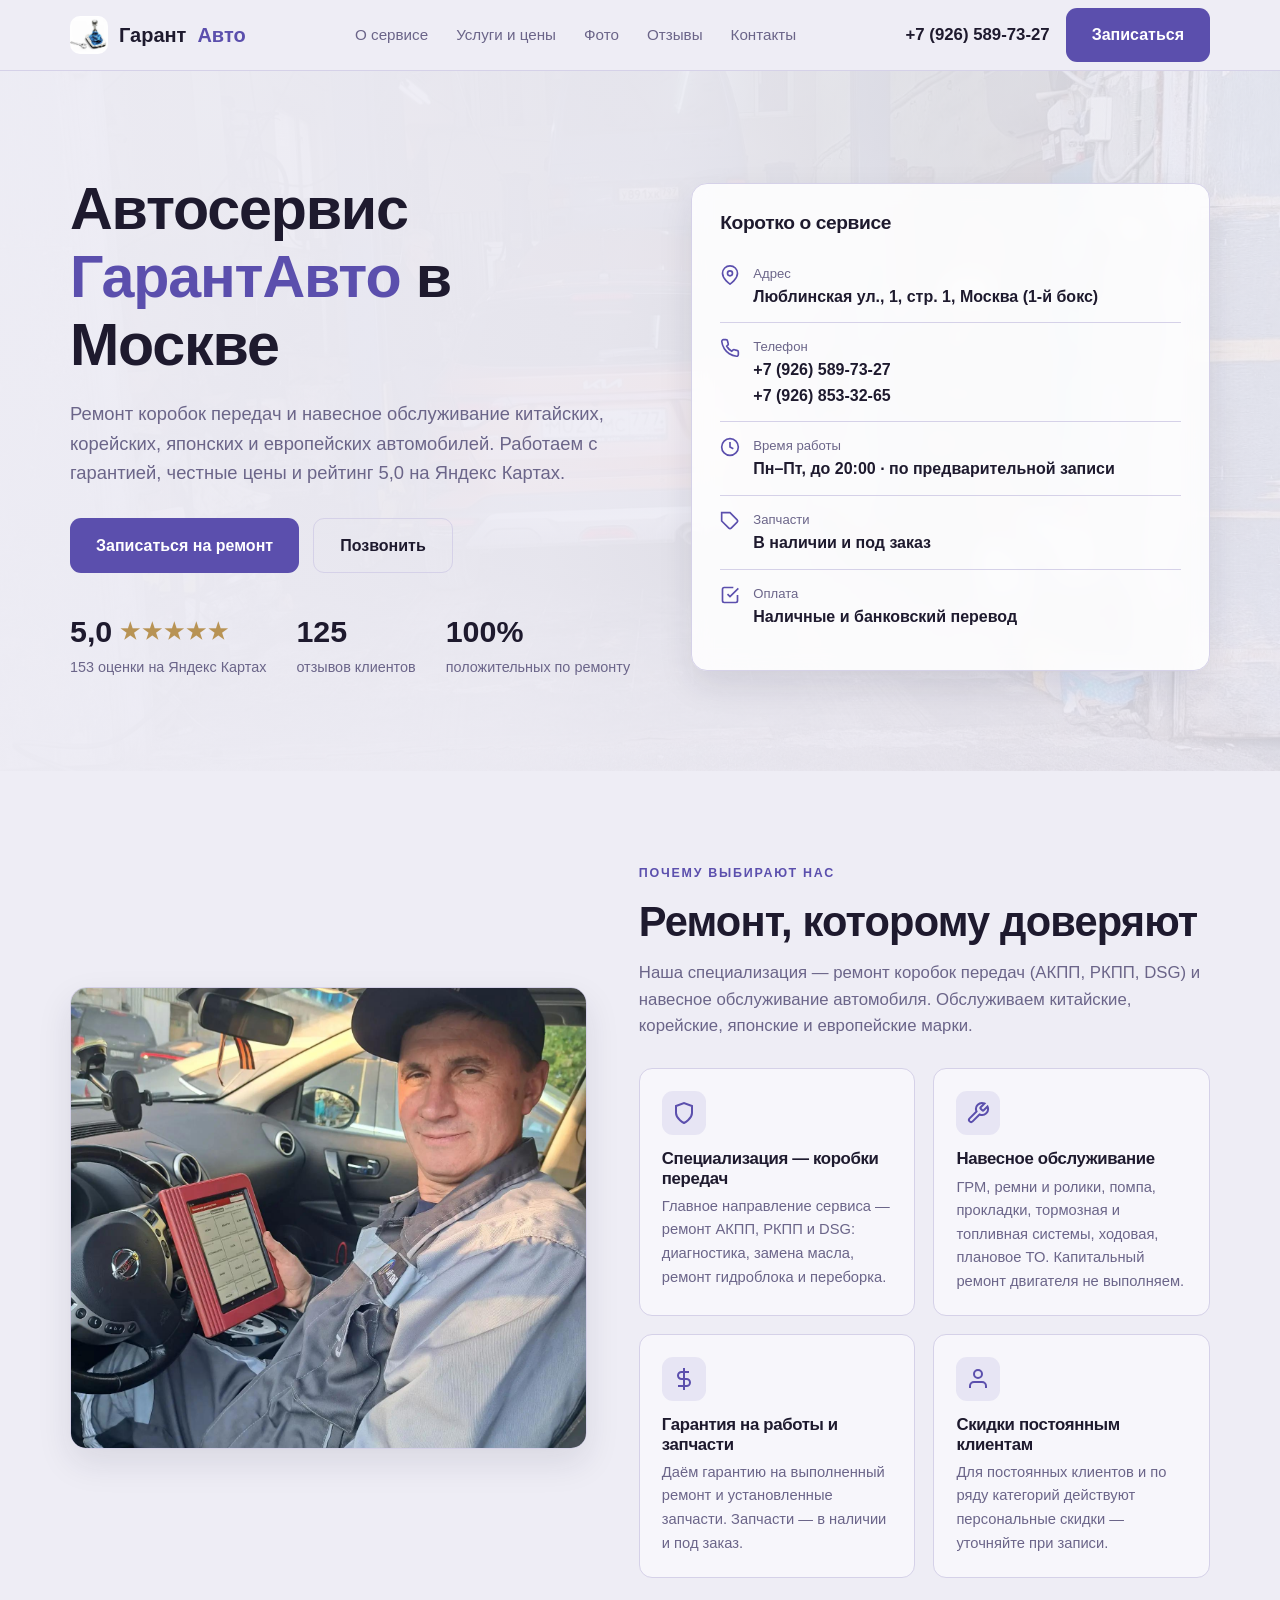
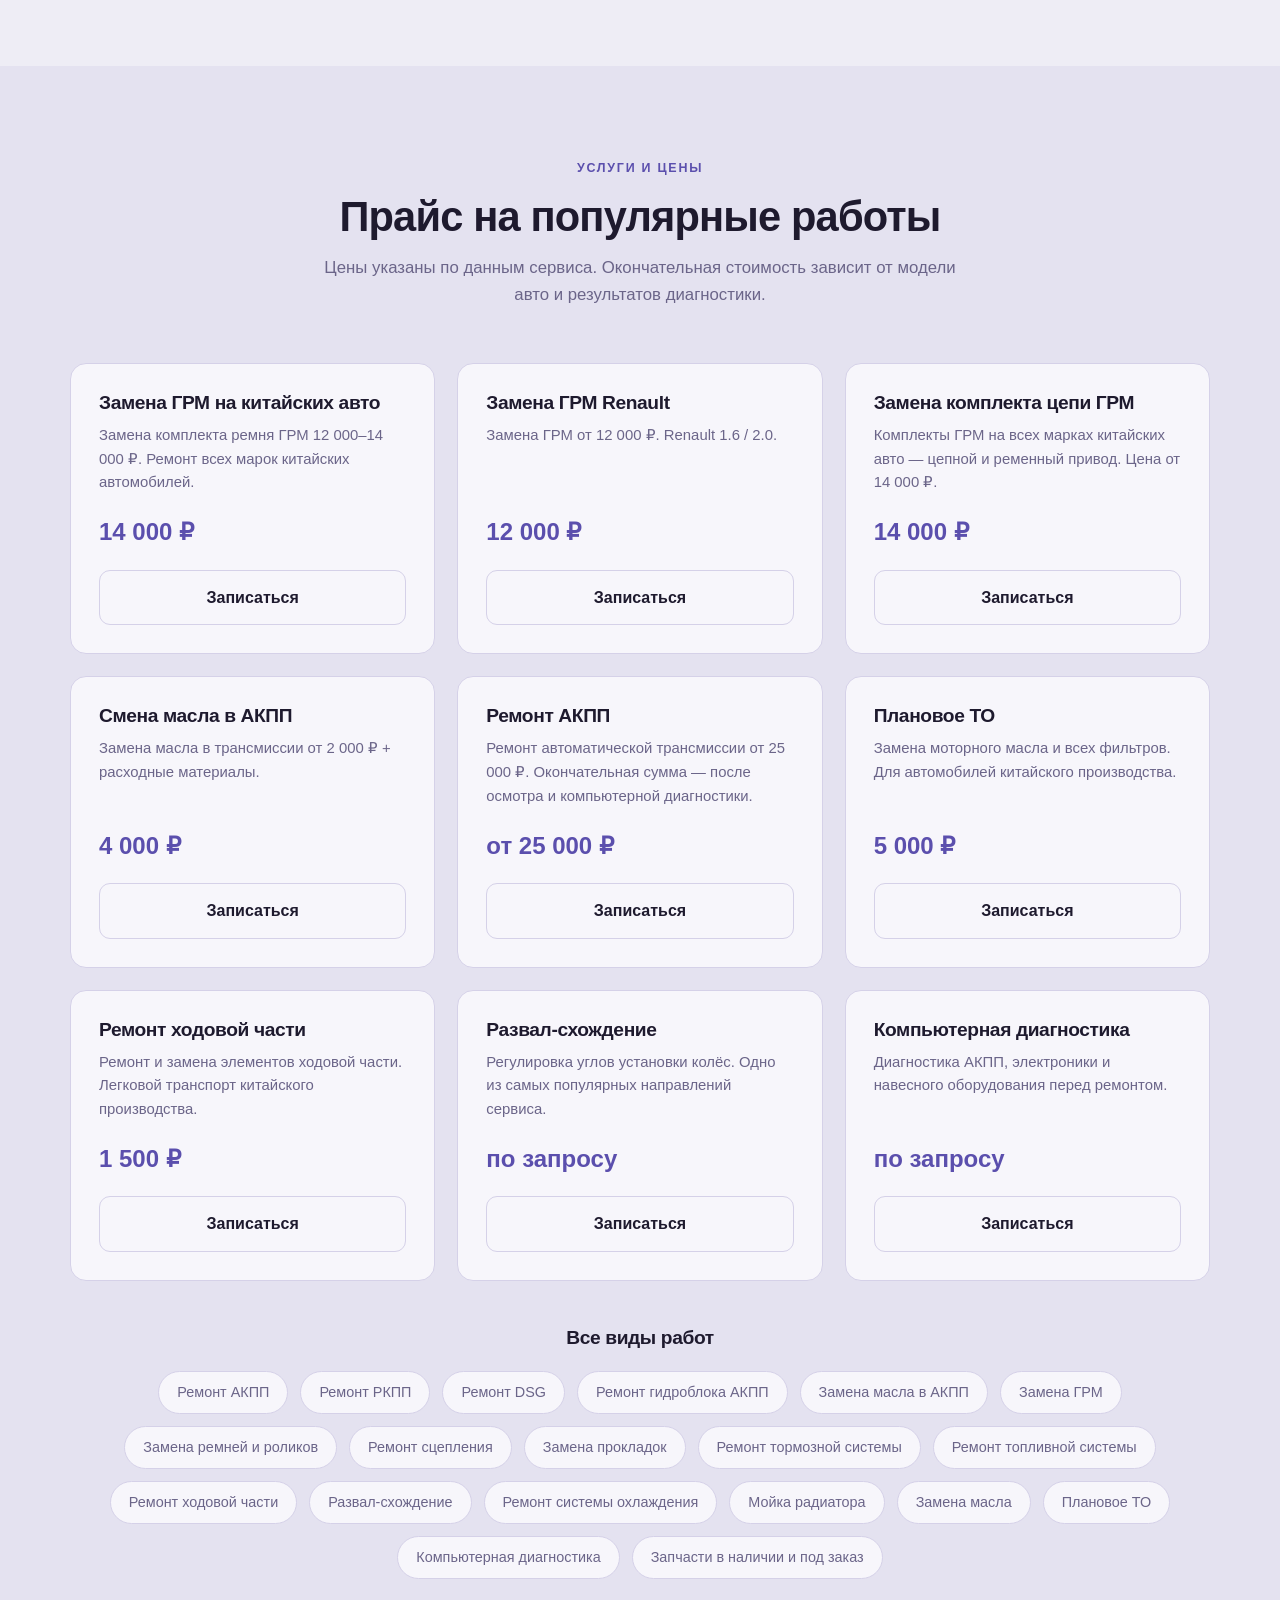
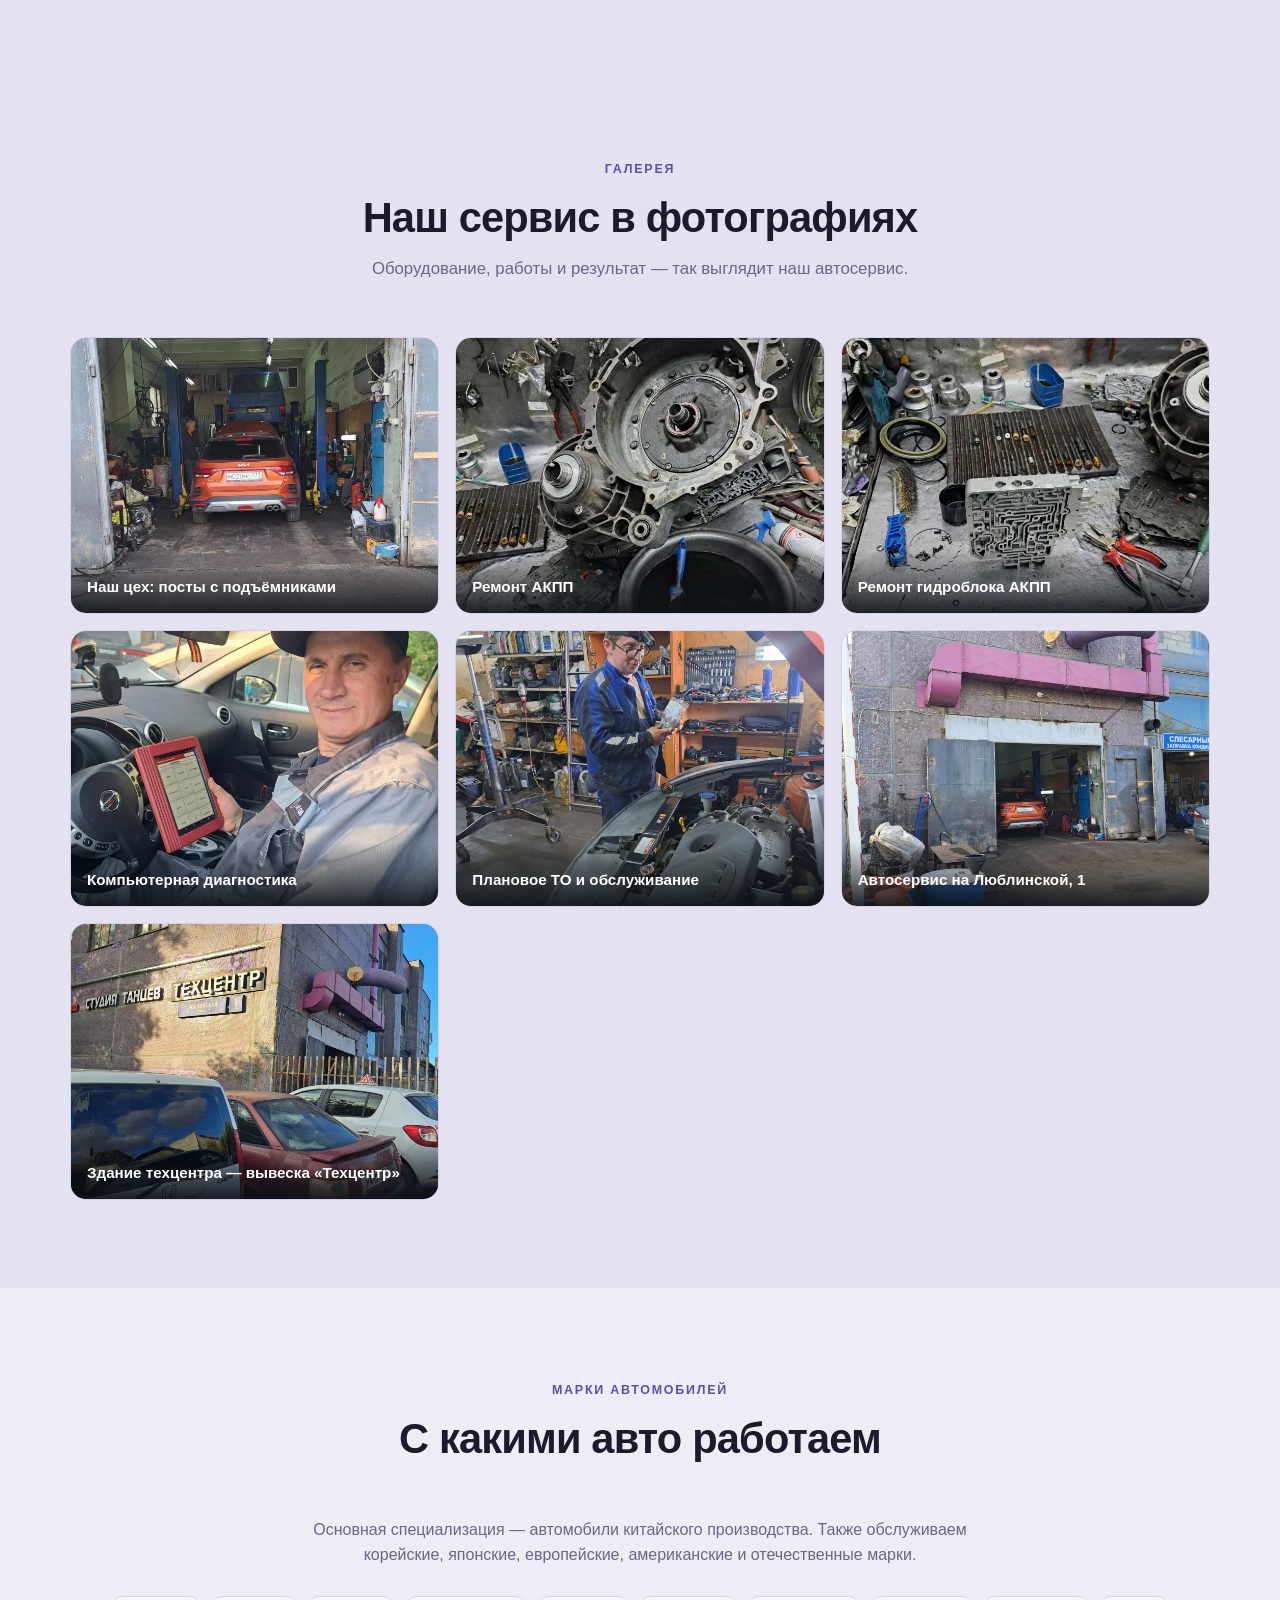
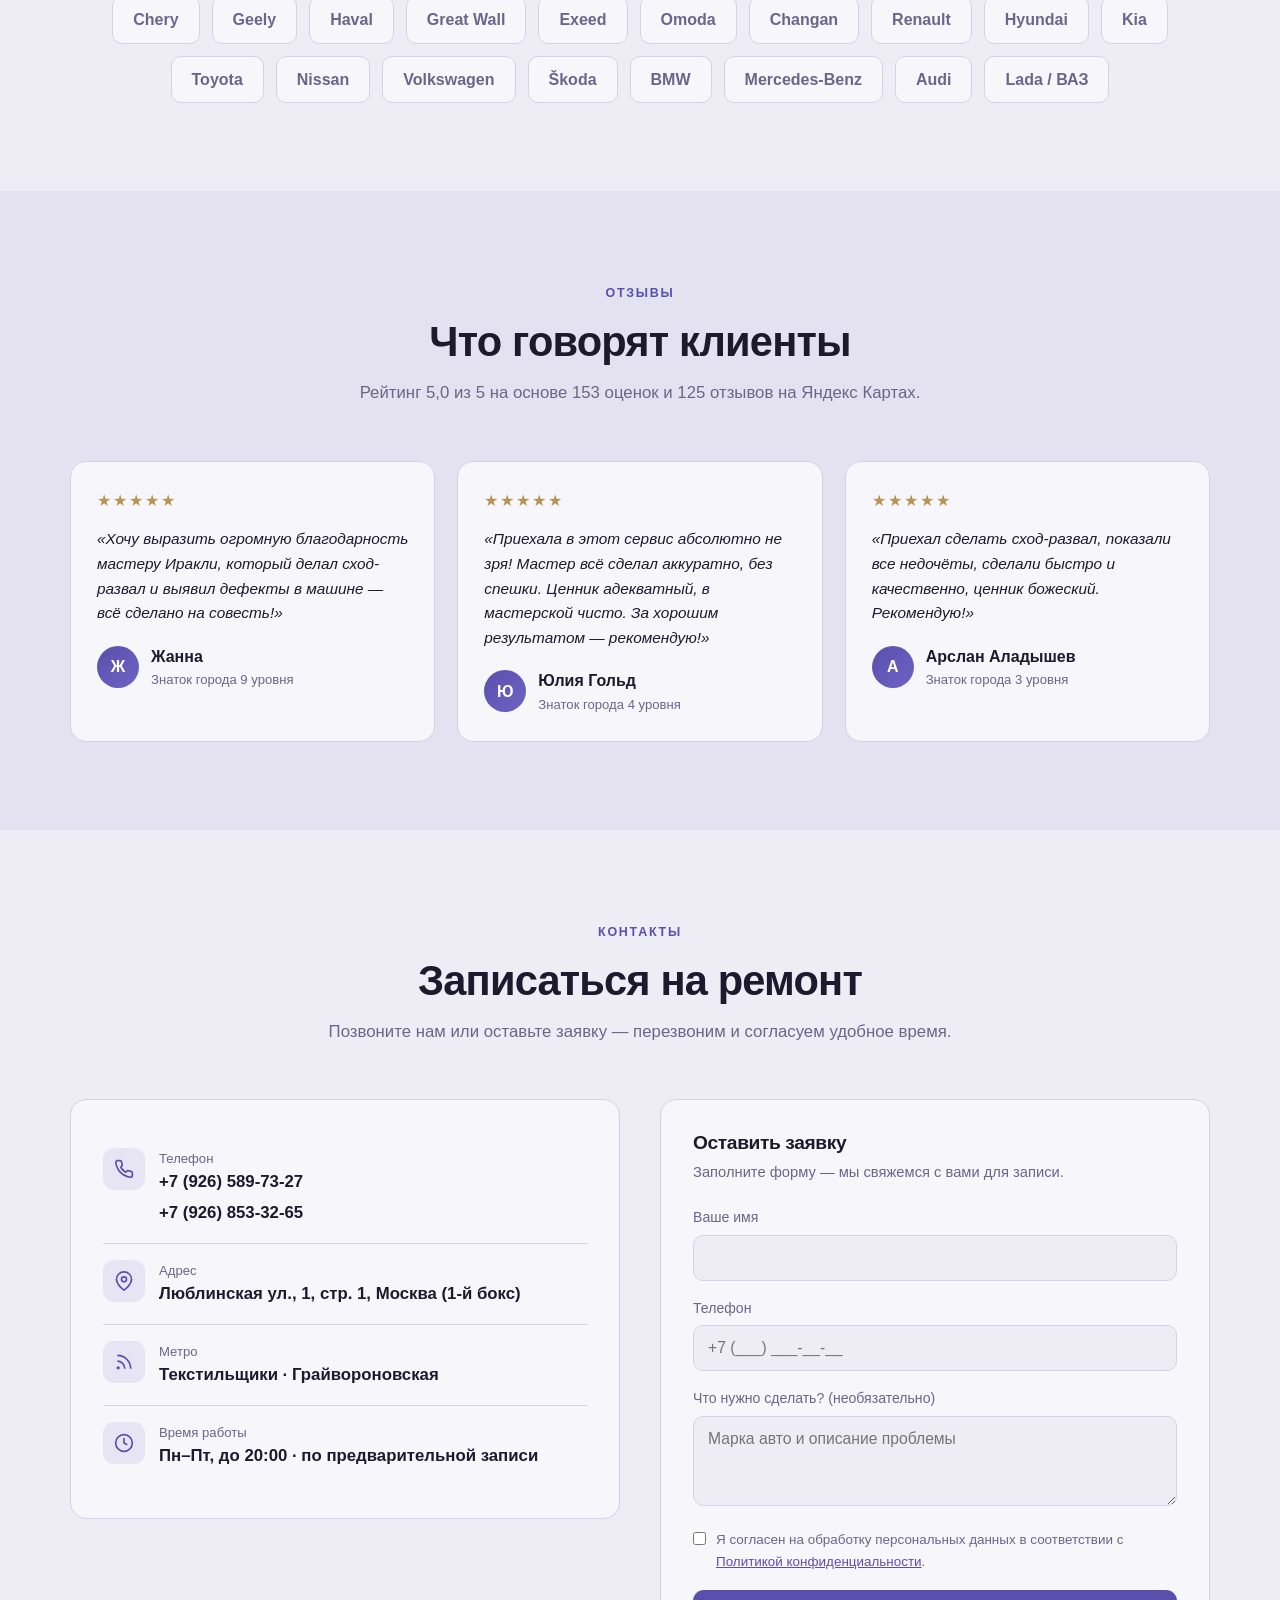
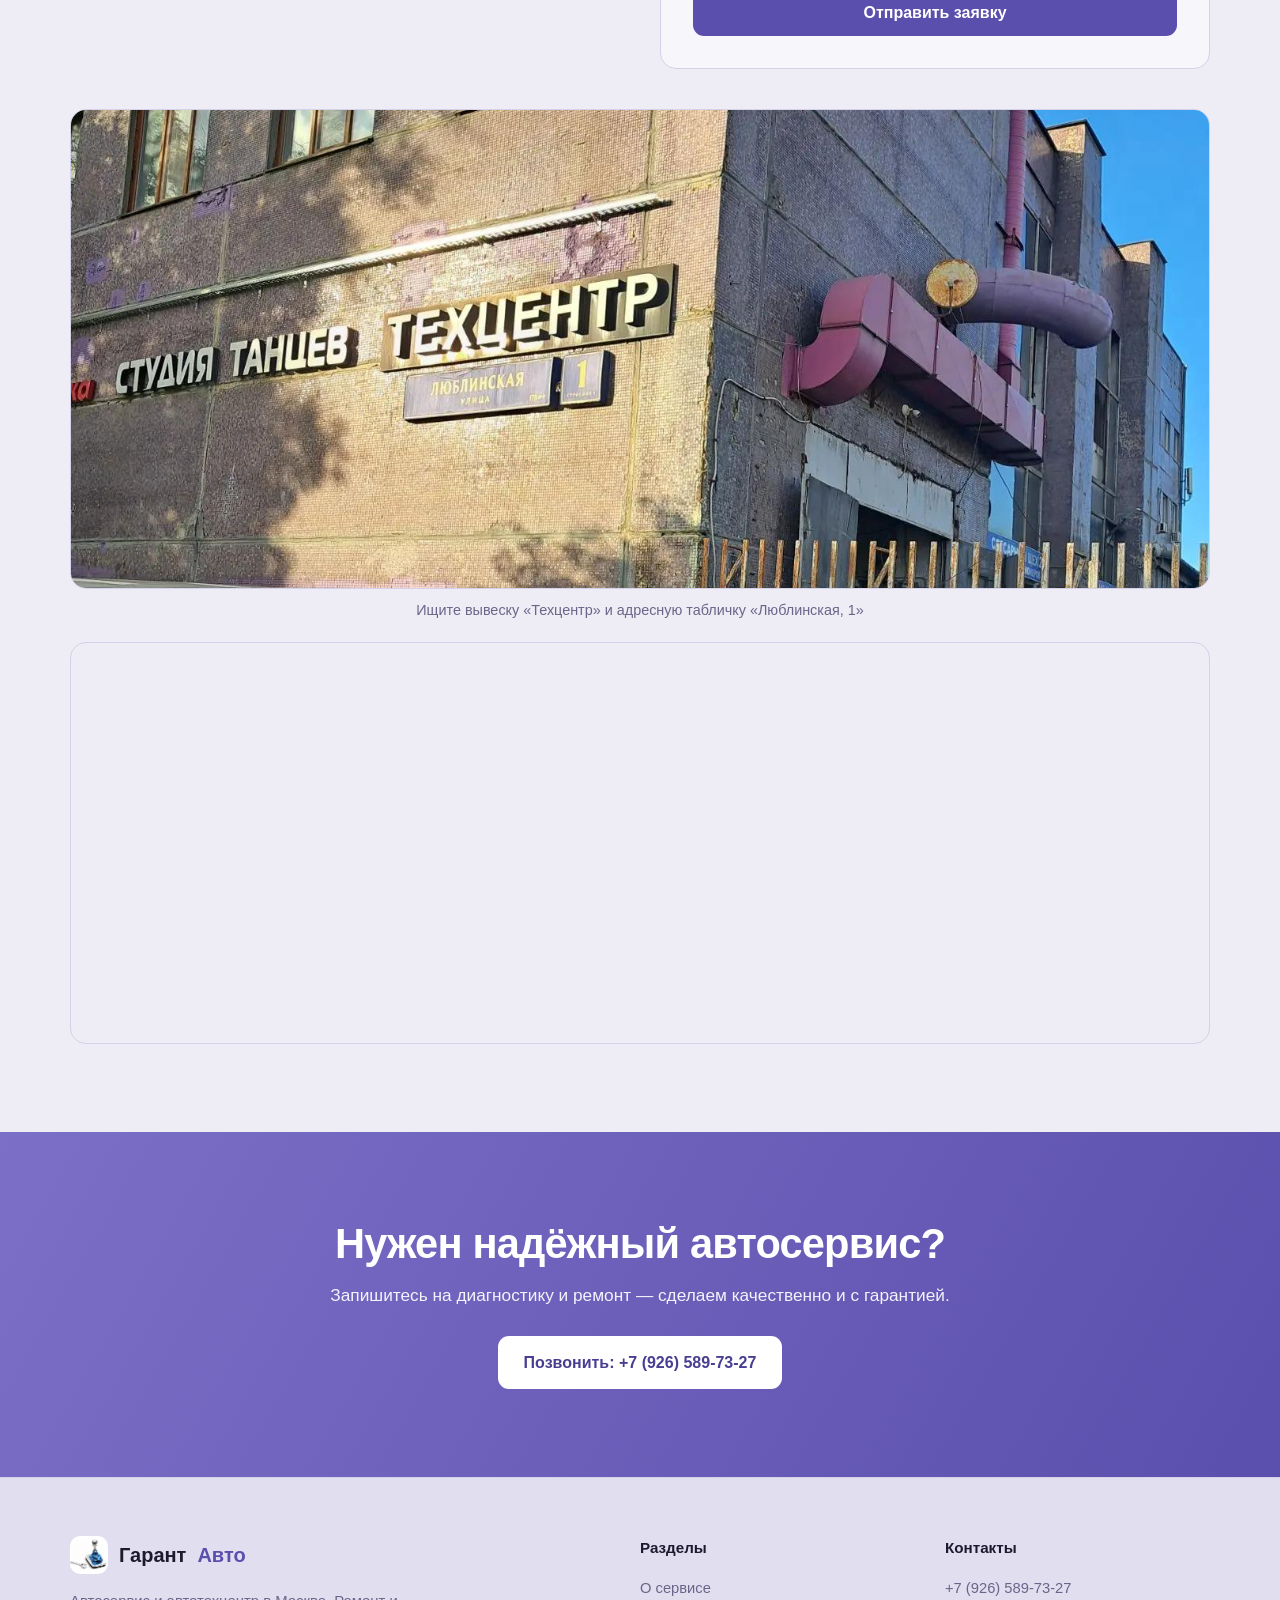
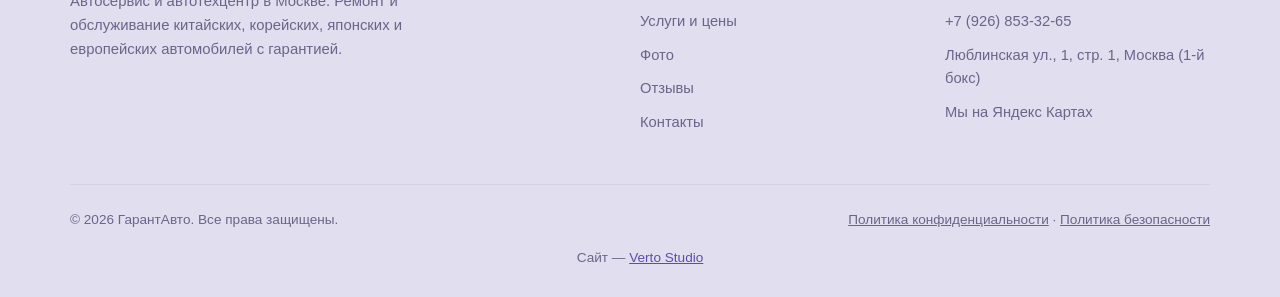
==== index.html @ 969d85f8 "Initial release: ГарантАвто auto service website Static site for ГарантАвто (Moscow, Люблинская 1). " ====
<!DOCTYPE html>
<html lang="ru">
<head>
  <meta charset="UTF-8" />
  <meta name="viewport" content="width=device-width, initial-scale=1.0" />
  <meta http-equiv="Content-Security-Policy" content="default-src 'self'; img-src 'self' data:; style-src 'self' https://fonts.googleapis.com 'unsafe-inline'; font-src 'self' https://fonts.gstatic.com; script-src 'self'; connect-src 'self'; frame-src https://yandex.ru https://*.yandex.ru; form-action 'self'; base-uri 'self'; object-src 'none'" />
  <meta name="referrer" content="strict-origin-when-cross-origin" />
  <meta name="description" content="ГарантАвто — автосервис и автотехцентр в Москве на Люблинской, 1. Ремонт китайских, корейских, японских и европейских авто. Замена ГРМ, ремонт АКПП, ходовой, ТО, развал-схождение. Рейтинг 5,0 на Яндекс Картах." />
  <meta name="theme-color" content="#eeedf5" />
  <meta property="og:title" content="ГарантАвто — автосервис в Москве" />
  <meta property="og:description" content="Ремонт автомобилей с гарантией. Рейтинг 5,0 на Яндекс Картах. Люблинская ул., 1, Москва." />
  <meta property="og:type" content="website" />
  <title>ГарантАвто — автосервис и автотехцентр в Москве | Люблинская, 1</title>
  <link rel="icon" type="image/jpeg" href="assets/logo.jpg" />
  <link rel="preconnect" href="https://fonts.googleapis.com" />
  <link rel="preconnect" href="https://fonts.gstatic.com" crossorigin />
  <link href="https://fonts.googleapis.com/css2?family=Inter:wght@400;500;600;700;800&display=swap" rel="stylesheet" />
  <link rel="stylesheet" href="css/style.css" />
</head>
<body>
  <!-- Header -->
  <header class="header">
    <div class="container nav">
      <a href="#top" class="logo"><img class="logo-mark logo-img" src="assets/logo.jpg" alt="ГарантАвто" width="38" height="38" />Гарант<span>Авто</span></a>
      <nav class="nav-links" id="navLinks">
        <a href="#about">О сервисе</a>
        <a href="#services">Услуги и цены</a>
        <a href="#gallery">Фото</a>
        <a href="#reviews">Отзывы</a>
        <a href="#contacts">Контакты</a>
      </nav>
      <div class="nav-actions">
        <a href="tel:+79265897327" class="phone" data-bind="phoneLink">+7 (926) 589-73-27</a>
        <a href="#contacts" class="btn btn-primary">Записаться</a>
        <button class="burger" id="burger" aria-label="Открыть меню">
          <svg width="24" height="24" viewBox="0 0 24 24" fill="none" stroke="currentColor" stroke-width="2"><line x1="3" y1="6" x2="21" y2="6"/><line x1="3" y1="12" x2="21" y2="12"/><line x1="3" y1="18" x2="21" y2="18"/></svg>
        </button>
      </div>
    </div>
  </header>

  <!-- Hero -->
  <section class="hero" id="top">
    <div class="hero-bg"><img id="heroImg" src="assets/box.jpg" alt="Автосервис ГарантАвто" /></div>
    <div class="hero-inner">
      <div class="container hero-grid">
        <div class="hero-text">
          <h1 id="heroTitle">Автосервис <span>ГарантАвто</span> в Москве</h1>
          <p class="lead" id="heroLead">Ремонт и обслуживание китайских, корейских, японских и европейских автомобилей. Работаем с гарантией, честные цены и рейтинг 5,0 на Яндекс Картах.</p>
          <div class="hero-cta">
            <a href="#contacts" class="btn btn-primary">Записаться на ремонт</a>
            <a href="tel:+79265897327" class="btn btn-ghost" data-bind="phoneLink">Позвонить</a>
          </div>
          <div class="hero-badges">
            <div class="hero-badge"><div class="num"><span id="stat1num">5,0</span> <span class="rating-stars">★★★★★</span></div><div class="lbl" id="stat1lbl">153 оценки на Яндекс Картах</div></div>
            <div class="hero-badge"><div class="num" id="stat2num">125</div><div class="lbl" id="stat2lbl">отзывов клиентов</div></div>
            <div class="hero-badge"><div class="num" id="stat3num">100%</div><div class="lbl" id="stat3lbl">положительных по ремонту</div></div>
          </div>
        </div>
        <div class="hero-card">
          <h3>Коротко о сервисе</h3>
          <div class="info-row">
            <span class="ico"><svg width="20" height="20" viewBox="0 0 24 24" fill="none" stroke="currentColor" stroke-width="2"><path d="M21 10c0 7-9 13-9 13s-9-6-9-13a9 9 0 0 1 18 0z"/><circle cx="12" cy="10" r="3"/></svg></span>
            <div><div class="k">Адрес</div><div class="v" data-bind="address">Люблинская ул., 1, стр. 1 (1-й бокс)</div></div>
          </div>
          <div class="info-row">
            <span class="ico"><svg width="20" height="20" viewBox="0 0 24 24" fill="none" stroke="currentColor" stroke-width="2"><path d="M22 16.92v3a2 2 0 0 1-2.18 2 19.79 19.79 0 0 1-8.63-3.07 19.5 19.5 0 0 1-6-6 19.79 19.79 0 0 1-3.07-8.67A2 2 0 0 1 4.11 2h3a2 2 0 0 1 2 1.72c.13.96.36 1.9.7 2.81a2 2 0 0 1-.45 2.11L8.09 9.91a16 16 0 0 0 6 6l1.27-1.27a2 2 0 0 1 2.11-.45c.9.34 1.85.57 2.81.7A2 2 0 0 1 22 16.92z"/></svg></span>
            <div><div class="k">Телефон</div><div class="v" data-bind="phone">+7 (926) 589-73-27</div><div class="v" data-bind="phone2">+7 (926) 853-32-65</div></div>
          </div>
          <div class="info-row">
            <span class="ico"><svg width="20" height="20" viewBox="0 0 24 24" fill="none" stroke="currentColor" stroke-width="2"><circle cx="12" cy="12" r="10"/><polyline points="12 6 12 12 16 14"/></svg></span>
            <div><div class="k">Время работы</div><div class="v" data-bind="hours">Пн–Пт, до 20:00 · по записи</div></div>
          </div>
          <div class="info-row">
            <span class="ico"><svg width="20" height="20" viewBox="0 0 24 24" fill="none" stroke="currentColor" stroke-width="2"><path d="M20.59 13.41l-7.17 7.17a2 2 0 0 1-2.83 0L2 12V2h10l8.59 8.59a2 2 0 0 1 0 2.82z"/><line x1="7" y1="7" x2="7.01" y2="7"/></svg></span>
            <div><div class="k">Запчасти</div><div class="v" data-bind="parts">В наличии и под заказ</div></div>
          </div>
          <div class="info-row">
            <span class="ico"><svg width="20" height="20" viewBox="0 0 24 24" fill="none" stroke="currentColor" stroke-width="2"><path d="M9 11l3 3L22 4"/><path d="M21 12v7a2 2 0 0 1-2 2H5a2 2 0 0 1-2-2V5a2 2 0 0 1 2-2h11"/></svg></span>
            <div><div class="k">Оплата</div><div class="v" data-bind="payment">Наличные и банковский перевод</div></div>
          </div>
        </div>
      </div>
    </div>
  </section>

  <!-- About -->
  <section class="section" id="about">
    <div class="container about-grid">
      <div class="about-img"><img id="aboutImg" src="assets/master.jpg" alt="Мастер ГарантАвто с диагностическим оборудованием" /></div>
      <div class="about-content">
        <span class="eyebrow">Почему выбирают нас</span>
        <h2 id="aboutTitle">Ремонт, которому доверяют</h2>
        <p class="about-sub" id="aboutSubtitle">Мы специализируемся на автомобилях китайского производства и обслуживаем большинство корейских, японских и европейских марок.</p>
        <div class="features-grid" id="featuresGrid"><!-- JS --></div>
      </div>
    </div>
  </section>

  <!-- Services / Prices -->
  <section class="section services" id="services">
    <div class="container">
      <div class="section-head">
        <span class="eyebrow">Услуги и цены</span>
        <h2>Прайс на популярные работы</h2>
        <p>Цены указаны по данным сервиса. Окончательная стоимость зависит от модели авто и результатов диагностики.</p>
      </div>
      <div class="price-grid" id="priceGrid"><!-- JS --></div>
      <div class="works">
        <h3>Все виды работ</h3>
        <div class="works-list" id="worksList"><!-- JS --></div>
      </div>
    </div>
  </section>

  <!-- Gallery -->
  <section class="section gallery" id="gallery">
    <div class="container">
      <div class="section-head">
        <span class="eyebrow">Галерея</span>
        <h2>Наш сервис в фотографиях</h2>
        <p>Оборудование, работы и результат — так выглядит наш автосервис.</p>
      </div>
      <div class="gallery-grid" id="galleryGrid"><!-- JS --></div>
    </div>
  </section>

  <!-- Brands -->
  <section class="section brands" id="brands">
    <div class="container">
      <div class="section-head">
        <span class="eyebrow">Марки автомобилей</span>
        <h2>С какими авто работаем</h2>
      </div>
      <p class="brands-note">Основная специализация — автомобили китайского производства. Также обслуживаем корейские, японские, европейские, американские и отечественные марки.</p>
      <div class="brands-list" id="brandsList"><!-- JS --></div>
    </div>
  </section>

  <!-- Reviews -->
  <section class="section reviews" id="reviews">
    <div class="container">
      <div class="section-head">
        <span class="eyebrow">Отзывы</span>
        <h2>Что говорят клиенты</h2>
        <p>Рейтинг 5,0 из 5 на основе 153 оценок и 125 отзывов на Яндекс Картах.</p>
      </div>
      <div class="reviews-grid" id="reviewsGrid"><!-- JS --></div>
    </div>
  </section>

  <!-- Contacts -->
  <section class="section" id="contacts">
    <div class="container">
      <div class="section-head">
        <span class="eyebrow">Контакты</span>
        <h2>Записаться на ремонт</h2>
        <p>Позвоните нам или оставьте заявку — перезвоним и согласуем удобное время.</p>
      </div>
      <div class="contacts-grid">
        <div class="contact-card">
          <div class="contact-row">
            <span class="ico"><svg width="20" height="20" viewBox="0 0 24 24" fill="none" stroke="currentColor" stroke-width="2"><path d="M22 16.92v3a2 2 0 0 1-2.18 2 19.79 19.79 0 0 1-8.63-3.07 19.5 19.5 0 0 1-6-6 19.79 19.79 0 0 1-3.07-8.67A2 2 0 0 1 4.11 2h3a2 2 0 0 1 2 1.72c.13.96.36 1.9.7 2.81a2 2 0 0 1-.45 2.11L8.09 9.91a16 16 0 0 0 6 6l1.27-1.27a2 2 0 0 1 2.11-.45c.9.34 1.85.57 2.81.7A2 2 0 0 1 22 16.92z"/></svg></span>
            <div><div class="k">Телефон</div><a href="tel:+79265897327" class="v" data-bind="phoneLink phone">+7 (926) 589-73-27</a><a href="tel:+79268533265" class="v" data-bind="phone2Link phone2" style="display:block;margin-top:4px">+7 (926) 853-32-65</a></div>
          </div>
          <div class="contact-row">
            <span class="ico"><svg width="20" height="20" viewBox="0 0 24 24" fill="none" stroke="currentColor" stroke-width="2"><path d="M21 10c0 7-9 13-9 13s-9-6-9-13a9 9 0 0 1 18 0z"/><circle cx="12" cy="10" r="3"/></svg></span>
            <div><div class="k">Адрес</div><div class="v" data-bind="address">Люблинская ул., 1, стр. 1, Москва (1-й бокс)</div></div>
          </div>
          <div class="contact-row">
            <span class="ico"><svg width="20" height="20" viewBox="0 0 24 24" fill="none" stroke="currentColor" stroke-width="2"><path d="M4 11a9 9 0 0 1 9 9M4 4a16 16 0 0 1 16 16"/><circle cx="5" cy="19" r="1"/></svg></span>
            <div><div class="k">Метро</div><div class="v" data-bind="metro">Текстильщики · Грайвороновская</div></div>
          </div>
          <div class="contact-row">
            <span class="ico"><svg width="20" height="20" viewBox="0 0 24 24" fill="none" stroke="currentColor" stroke-width="2"><circle cx="12" cy="12" r="10"/><polyline points="12 6 12 12 16 14"/></svg></span>
            <div><div class="k">Время работы</div><div class="v" data-bind="hours">Пн–Пт, до 20:00 · по предварительной записи</div></div>
          </div>
        </div>

        <div class="form-card">
          <h3>Оставить заявку</h3>
          <p class="sub">Заполните форму — мы свяжемся с вами для записи.</p>
          <form id="leadForm" novalidate>
            <div class="field">
              <label for="name">Ваше имя</label>
              <input type="text" id="name" name="name" autocomplete="name" required maxlength="80" />
            </div>
            <div class="field">
              <label for="phone">Телефон</label>
              <input type="tel" id="phone" name="phone" autocomplete="tel" required maxlength="20" placeholder="+7 (___) ___-__-__" />
            </div>
            <div class="field">
              <label for="comment">Что нужно сделать? (необязательно)</label>
              <textarea id="comment" name="comment" maxlength="500" placeholder="Марка авто и описание проблемы"></textarea>
            </div>
            <label class="consent">
              <input type="checkbox" id="consent" required />
              <span>Я согласен на обработку персональных данных в соответствии с <a href="privacy.html">Политикой конфиденциальности</a>.</span>
            </label>
            <button type="submit" class="btn btn-primary btn-block">Отправить заявку</button>
            <div class="form-msg" id="formMsg">Спасибо! Заявка отправлена. Мы перезвоним вам в ближайшее время.</div>
          </form>
        </div>
      </div>

      <div class="building-photo">
        <img src="assets/building.jpg" alt="Здание техцентра ГарантАвто — вывеска «Техцентр», Люблинская ул., 1" loading="lazy" />
        <p class="building-cap">Ищите вывеску «Техцентр» и адресную табличку «Люблинская, 1»</p>
      </div>

      <div class="map-wrap" style="margin-top: 0;">
        <iframe id="mapFrame"
          src="https://yandex.ru/map-widget/v1/?ll=37.726642%2C55.715432&z=16&text=%D0%93%D0%B0%D1%80%D0%B0%D0%BD%D1%82%D0%90%D0%B2%D1%82%D0%BE%20%D0%9B%D1%8E%D0%B1%D0%BB%D0%B8%D0%BD%D1%81%D0%BA%D0%B0%D1%8F%201"
          title="ГарантАвто на карте — Люблинская ул., 1, Москва"
          loading="lazy" referrerpolicy="no-referrer-when-downgrade" allowfullscreen></iframe>
      </div>
    </div>
  </section>

  <!-- CTA band -->
  <section class="section cta-band">
    <div class="container">
      <h2>Нужен надёжный автосервис?</h2>
      <p>Запишитесь на диагностику и ремонт — сделаем качественно и с гарантией.</p>
      <a href="tel:+79265897327" class="btn btn-primary" data-bind="phoneLink phoneBtn">Позвонить: +7 (926) 589-73-27</a>
    </div>
  </section>

  <!-- Footer -->
  <footer class="footer">
    <div class="container">
      <div class="footer-grid">
        <div>
          <a href="#top" class="logo"><img class="logo-mark logo-img" src="assets/logo.jpg" alt="ГарантАвто" width="38" height="38" />Гарант<span>Авто</span></a>
          <p class="footer-about">Автосервис и автотехцентр в Москве. Ремонт и обслуживание китайских, корейских, японских и европейских автомобилей с гарантией.</p>
        </div>
        <div class="footer-col">
          <h4>Разделы</h4>
          <a href="#about">О сервисе</a>
          <a href="#services">Услуги и цены</a>
          <a href="#gallery">Фото</a>
          <a href="#reviews">Отзывы</a>
          <a href="#contacts">Контакты</a>
        </div>
        <div class="footer-col">
          <h4>Контакты</h4>
          <a href="tel:+79265897327" data-bind="phoneLink phone">+7 (926) 589-73-27</a>
          <a href="tel:+79268533265" data-bind="phone2Link phone2">+7 (926) 853-32-65</a>
          <a href="#contacts" data-bind="address">Люблинская ул., 1, стр. 1</a>
          <a data-bind="yandexUrl" href="https://yandex.ru/maps/org/garantavto/1066992215/" target="_blank" rel="noopener noreferrer">Мы на Яндекс Картах</a>
        </div>
      </div>
      <div class="footer-bottom">
        <div>© <span id="year">2026</span> ГарантАвто. Все права защищены.</div>
        <div>
          <a href="privacy.html">Политика конфиденциальности</a> ·
          <a href="security.html">Политика безопасности</a>
        </div>
        <div class="footer-credit">Сайт — <a href="https://vertostudio.ru" target="_blank" rel="noopener noreferrer">Verto Studio</a></div>
      </div>
    </div>
  </footer>

  <script src="js/content.js"></script>
  <script src="js/main.js"></script>
</body>
</html>
---- css/style.css ----
/* ГарантАвто — стили сайта (голубовато-фиолетовая мягкая тема) */
:root {
  --bg: #eeedf5;             /* основной фон — мягкий лавандовый */
  --bg-elev: #e4e2f0;        /* чуть глубже — для чередующихся секций */
  --bg-card: #f7f6fb;        /* карточки — очень светлый лиловый */
  --bg-card-2: #efedf8;
  --line: #d5d1e8;           /* мягкие лиловые границы */
  --text: #1e1a2e;           /* тёмно-фиолетовый графит */
  --text-dim: #6b6589;       /* приглушённый серо-фиолетовый */
  --accent: #5b4fad;         /* спокойный сине-фиолетовый */
  --accent-hov: #483f92;
  --accent-soft: rgba(91, 79, 173, 0.10);
  --gold: #b89354;           /* мягкий тёплый акцент для деталей */
  --green: #2e9e5b;
  --radius: 16px;
  --maxw: 1180px;
  --shadow: 0 14px 34px rgba(30, 26, 60, 0.10);
  --font: "Inter", -apple-system, BlinkMacSystemFont, "Segoe UI", Roboto, Helvetica, Arial, sans-serif;
}

* { box-sizing: border-box; margin: 0; padding: 0; }
html { scroll-behavior: smooth; }
body {
  font-family: var(--font); background: var(--bg); color: var(--text);
  line-height: 1.6; -webkit-font-smoothing: antialiased; overflow-x: hidden;
}
a { color: inherit; text-decoration: none; }
img { max-width: 100%; display: block; }

.container { width: 100%; max-width: var(--maxw); margin: 0 auto; padding: 0 20px; }
.section { padding: 88px 0; }
.section-head { text-align: center; max-width: 660px; margin: 0 auto 54px; }
.eyebrow {
  display: inline-block; color: var(--accent); font-weight: 600;
  letter-spacing: 0.14em; text-transform: uppercase; font-size: 0.78rem; margin-bottom: 14px;
}
h1, h2, h3 { line-height: 1.15; font-weight: 800; letter-spacing: -0.02em; }
h2 { font-size: clamp(1.8rem, 4vw, 2.6rem); margin-bottom: 14px; }
h3 { font-size: 1.2rem; }
.section-head p { color: var(--text-dim); font-size: 1.05rem; }

/* Buttons */
.btn {
  display: inline-flex; align-items: center; gap: 8px; justify-content: center;
  padding: 14px 26px; border-radius: 11px; font-weight: 600; font-size: 1rem;
  cursor: pointer; border: none; transition: all 0.2s ease; white-space: nowrap;
}
.btn-primary { background: var(--accent); color: #fff; }
.btn-primary:hover { background: var(--accent-hov); transform: translateY(-2px); box-shadow: var(--shadow); }
.btn-ghost { background: transparent; color: var(--text); border: 1px solid var(--line); }
.btn-ghost:hover { border-color: var(--accent); color: var(--accent); }
.btn-block { width: 100%; }

/* Header */
.header {
  position: sticky; top: 0; z-index: 100;
  background: rgba(238, 237, 245, 0.88); backdrop-filter: blur(12px);
  border-bottom: 1px solid var(--line);
}
.nav { display: flex; align-items: center; justify-content: space-between; height: 70px; gap: 16px; }
.logo { display: flex; align-items: center; gap: 11px; font-weight: 800; font-size: 1.25rem; flex-shrink: 0; }
.logo-mark {
  width: 38px; height: 38px; border-radius: 10px;
  background: linear-gradient(135deg, var(--accent), #6e63c4);
  display: grid; place-items: center; color: #fff; font-weight: 800; font-size: 0.95rem;
}
.logo span { color: var(--accent); }
.logo-img { object-fit: cover; background: #fff; padding: 0; }
img.logo-mark { display: block; }
.nav-links { display: flex; align-items: center; gap: 28px; }
.nav-links a { color: var(--text-dim); font-weight: 500; font-size: 0.95rem; transition: color 0.2s; }
.nav-links a:hover { color: var(--text); }
.nav-actions { display: flex; align-items: center; gap: 16px; flex-shrink: 0; }
.nav-actions .phone { font-weight: 700; font-size: 1.05rem; white-space: nowrap; }
.burger { display: none; background: none; border: none; color: var(--text); cursor: pointer; padding: 8px; }

/* Hero */
.hero { position: relative; overflow: hidden; }
.hero-bg { position: absolute; inset: 0; z-index: 0; }
.hero-bg img { width: 100%; height: 100%; object-fit: cover; }
.hero-bg::after {
  content: ""; position: absolute; inset: 0;
  background:
    linear-gradient(105deg, rgba(238,237,245,0.97) 0%, rgba(238,237,245,0.90) 46%, rgba(238,237,245,0.55) 100%),
    linear-gradient(180deg, rgba(238,237,245,0.55), rgba(228,226,240,0.70));
}
.hero-inner { position: relative; z-index: 1; padding: 104px 0 92px; }
.hero-grid { display: grid; grid-template-columns: 1.05fr 0.95fr; gap: 48px; align-items: center; }
.hero h1 { font-size: clamp(2.2rem, 5vw, 3.7rem); margin-bottom: 20px; }
.hero h1 span { color: var(--accent); }
.hero .lead { font-size: 1.15rem; color: var(--text-dim); margin-bottom: 30px; max-width: 540px; }
.hero-cta { display: flex; gap: 14px; flex-wrap: wrap; margin-bottom: 34px; }
.hero-badges { display: flex; gap: 30px; flex-wrap: wrap; }
.hero-badge .num { font-size: 1.9rem; font-weight: 800; display: flex; align-items: center; gap: 8px; }
.hero-badge .lbl { color: var(--text-dim); font-size: 0.9rem; }
.rating-stars { color: var(--gold); letter-spacing: 2px; font-size: 1.4rem; }

.hero-card {
  background: rgba(255, 255, 255, 0.86); backdrop-filter: blur(10px);
  border: 1px solid var(--line); border-radius: var(--radius);
  padding: 28px; box-shadow: var(--shadow);
}
.hero-card h3 { margin-bottom: 16px; }
.info-row { display: flex; align-items: flex-start; gap: 13px; padding: 13px 0; border-bottom: 1px solid var(--line); }
.info-row:last-child { border-bottom: none; }
.info-row .ico { color: var(--accent); flex-shrink: 0; margin-top: 2px; }
.info-row .k { color: var(--text-dim); font-size: 0.82rem; }
.info-row .v { font-weight: 600; }

/* About */
.about-grid { display: grid; grid-template-columns: 0.95fr 1.05fr; gap: 52px; align-items: center; }
.about-img { border-radius: var(--radius); overflow: hidden; border: 1px solid var(--line); box-shadow: var(--shadow); }
.about-img img { width: 100%; height: 100%; max-height: 460px; object-fit: cover; }
.about-content .eyebrow { text-align: left; }
.about-content > h2 { text-align: left; }
.about-content > p.about-sub { color: var(--text-dim); margin-bottom: 28px; font-size: 1.05rem; }
.features-grid { display: grid; grid-template-columns: 1fr 1fr; gap: 18px; }
.feature { background: var(--bg-card); border: 1px solid var(--line); border-radius: 13px; padding: 22px; transition: transform 0.2s, border-color 0.2s; }
.feature:hover { transform: translateY(-4px); border-color: var(--accent); }
.feature .ico { width: 44px; height: 44px; border-radius: 11px; background: var(--accent-soft); color: var(--accent); display: grid; place-items: center; margin-bottom: 14px; }
.feature h3 { margin-bottom: 7px; font-size: 1.05rem; }
.feature p { color: var(--text-dim); font-size: 0.92rem; }

/* Services / Prices */
.services { background: var(--bg-elev); }
.price-grid { display: grid; grid-template-columns: repeat(3, 1fr); gap: 22px; }
.price-card {
  background: var(--bg-card); border: 1px solid var(--line); border-radius: var(--radius);
  padding: 28px; display: flex; flex-direction: column; transition: transform 0.2s, border-color 0.2s;
}
.price-card:hover { transform: translateY(-4px); border-color: var(--accent); }
.price-card h3 { margin-bottom: 10px; }
.price-card p { color: var(--text-dim); font-size: 0.93rem; flex-grow: 1; margin-bottom: 18px; }
.price-tag { margin-bottom: 18px; }
.price-tag .amount { font-size: 1.5rem; font-weight: 800; color: var(--accent); }

.works { margin-top: 46px; }
.works h3 { text-align: center; margin-bottom: 22px; }
.works-list { display: flex; flex-wrap: wrap; gap: 12px; justify-content: center; }
.chip {
  background: var(--bg-card); border: 1px solid var(--line); border-radius: 100px;
  padding: 9px 18px; font-size: 0.9rem; color: var(--text-dim); transition: all 0.2s;
}
.chip:hover { border-color: var(--accent); color: var(--text); }

/* Gallery */
.gallery { background: var(--bg-elev); }
.gallery-grid { display: grid; grid-template-columns: repeat(3, 1fr); gap: 16px; }
.gallery-item {
  position: relative; border-radius: var(--radius); overflow: hidden; border: 1px solid var(--line);
  aspect-ratio: 4 / 3; background: var(--bg-card);
}
.gallery-item img { width: 100%; height: 100%; object-fit: cover; transition: transform 0.5s ease; }
.gallery-item:hover img { transform: scale(1.07); }
.gallery-item .cap {
  position: absolute; left: 0; right: 0; bottom: 0; padding: 26px 16px 14px;
  background: linear-gradient(transparent, rgba(13,17,23,0.9)); color: #fff;
  font-weight: 600; font-size: 0.95rem;
}

/* Brands */
.brands { text-align: center; }
.brands-note { color: var(--text-dim); max-width: 720px; margin: 0 auto 28px; }
.brands-list { display: flex; flex-wrap: wrap; gap: 12px; justify-content: center; }
.brand-chip { background: var(--bg-card); border: 1px solid var(--line); border-radius: 10px; padding: 10px 20px; font-weight: 600; color: var(--text-dim); }

/* Reviews */
.reviews { background: var(--bg-elev); }
.reviews-grid { display: grid; grid-template-columns: repeat(3, 1fr); gap: 22px; }
.review-card { background: var(--bg-card); border: 1px solid var(--line); border-radius: var(--radius); padding: 26px; }
.review-stars { color: var(--gold); margin-bottom: 14px; letter-spacing: 2px; }
.review-card p { color: var(--text); font-size: 0.96rem; margin-bottom: 18px; font-style: italic; }
.review-author { display: flex; align-items: center; gap: 12px; }
.review-avatar { width: 42px; height: 42px; border-radius: 50%; background: linear-gradient(135deg, var(--accent), #6e63c4); color: #fff; display: grid; place-items: center; font-weight: 700; flex-shrink: 0; }
.review-author .name { font-weight: 600; }
.review-author .role { color: var(--text-dim); font-size: 0.82rem; }

/* Contacts */
.contacts-grid { display: grid; grid-template-columns: 1fr 1fr; gap: 40px; align-items: start; }
.contact-card { background: var(--bg-card); border: 1px solid var(--line); border-radius: var(--radius); padding: 32px; }
.contact-row { display: flex; gap: 14px; padding: 16px 0; border-bottom: 1px solid var(--line); }
.contact-row:last-child { border-bottom: none; }
.contact-row .ico { width: 42px; height: 42px; border-radius: 11px; background: var(--accent-soft); color: var(--accent); display: grid; place-items: center; flex-shrink: 0; }
.contact-row .k { color: var(--text-dim); font-size: 0.82rem; }
.contact-row .v { font-weight: 600; font-size: 1.05rem; }
.map-wrap { border-radius: var(--radius); overflow: hidden; border: 1px solid var(--line); min-height: 400px; }
.map-wrap iframe { width: 100%; height: 100%; min-height: 400px; border: 0; display: block; }

/* Form */
.form-card { background: var(--bg-card); border: 1px solid var(--line); border-radius: var(--radius); padding: 32px; }
.form-card h3 { margin-bottom: 6px; }
.form-card .sub { color: var(--text-dim); font-size: 0.92rem; margin-bottom: 22px; }
.field { margin-bottom: 16px; }
.field label { display: block; font-size: 0.88rem; color: var(--text-dim); margin-bottom: 6px; }
.field input, .field textarea {
  width: 100%; padding: 13px 14px; background: var(--bg); border: 1px solid var(--line);
  border-radius: 10px; color: var(--text); font-family: var(--font); font-size: 0.98rem; transition: border-color 0.2s;
}
.field input:focus, .field textarea:focus { outline: none; border-color: var(--accent); }
.field textarea { resize: vertical; min-height: 90px; }
.consent { display: flex; gap: 10px; align-items: flex-start; margin-bottom: 18px; font-size: 0.84rem; color: var(--text-dim); }
.consent input { margin-top: 3px; flex-shrink: 0; }
.consent a { color: var(--accent); text-decoration: underline; }
.form-msg { display: none; padding: 14px; border-radius: 10px; margin-top: 14px; font-size: 0.92rem; }
.form-msg.ok { display: block; background: rgba(70, 178, 106, 0.14); color: var(--green); border: 1px solid rgba(70, 178, 106, 0.3); }

/* CTA band */
.cta-band { background: linear-gradient(120deg, #7b6fc7 0%, #5b4fad 100%); text-align: center; }
.cta-band h2 { color: #fff; }
.cta-band p { color: rgba(255, 255, 255, 0.92); margin-bottom: 26px; font-size: 1.08rem; }
.cta-band .btn-primary { background: #fff; color: #483f92; }
.cta-band .btn-primary:hover { background: #f0eef8; }

/* Footer */
.footer { background: #e0deef; border-top: 1px solid var(--line); padding: 58px 0 28px; }
.footer-grid { display: grid; grid-template-columns: 2fr 1fr 1fr; gap: 40px; margin-bottom: 40px; }
.footer .logo { margin-bottom: 16px; }
.footer-about { color: var(--text-dim); font-size: 0.93rem; max-width: 340px; }
.footer-col h4 { font-size: 0.95rem; margin-bottom: 16px; }
.footer-col a { display: block; color: var(--text-dim); font-size: 0.92rem; margin-bottom: 10px; transition: color 0.2s; }
.footer-col a:hover { color: var(--accent); }
.footer-bottom { border-top: 1px solid var(--line); padding-top: 24px; display: flex; justify-content: space-between; flex-wrap: wrap; gap: 12px; color: var(--text-dim); font-size: 0.85rem; }
.footer-bottom a { color: var(--text-dim); text-decoration: underline; }
.footer-bottom a:hover { color: var(--accent); }

/* Legal pages */
.legal { padding: 60px 0; max-width: 820px; }
.legal h1 { font-size: 2rem; margin-bottom: 10px; }
.legal .updated { color: var(--text-dim); margin-bottom: 32px; font-size: 0.9rem; }
.legal h2 { font-size: 1.3rem; margin: 32px 0 12px; }
.legal h3 { font-size: 1.08rem; margin: 22px 0 8px; }
.legal p, .legal li { color: var(--text-dim); margin-bottom: 12px; }
.legal ul, .legal ol { margin-left: 22px; margin-bottom: 16px; }
.legal a { color: var(--accent); text-decoration: underline; }
.legal code { background: var(--bg-card); padding: 2px 6px; border-radius: 5px; font-size: 0.9em; }
.back-link { display: inline-flex; align-items: center; gap: 6px; color: var(--accent); margin-bottom: 24px; font-weight: 600; }

/* Building photo */
.building-photo { margin-top: 40px; margin-bottom: 20px; }
.building-photo img { width: 100%; max-height: 480px; object-fit: cover; object-position: center 30%; border-radius: var(--radius); border: 1px solid var(--line); }
.building-cap { text-align: center; color: var(--text-dim); font-size: 0.9rem; margin-top: 10px; }

/* Footer credit */
.footer-credit { width: 100%; text-align: center; margin-top: 4px; }
.footer-credit a { color: var(--accent); text-decoration: underline; }

/* Responsive */
@media (max-width: 980px) {
  .hero-grid { grid-template-columns: 1fr; }
  .about-grid { grid-template-columns: 1fr; }
  .about-img { order: 2; }
  .price-grid, .reviews-grid, .gallery-grid { grid-template-columns: repeat(2, 1fr); }
  .contacts-grid { grid-template-columns: 1fr; }
  .footer-grid { grid-template-columns: 1fr 1fr; }
}
@media (max-width: 680px) {
  .section { padding: 60px 0; }
  .nav-links { display: none; position: absolute; top: 70px; left: 0; right: 0; flex-direction: column; background: var(--bg-elev); border-bottom: 1px solid var(--line); padding: 20px; gap: 18px; }
  .nav-links.open { display: flex; }
  .nav-actions .phone { display: none; }
  .nav-actions .btn { display: none; }
  .burger { display: block; }
  .features-grid, .price-grid, .reviews-grid, .gallery-grid, .footer-grid { grid-template-columns: 1fr; }
  .hero-cta { flex-direction: column; }
  .hero-cta .btn { width: 100%; }
}
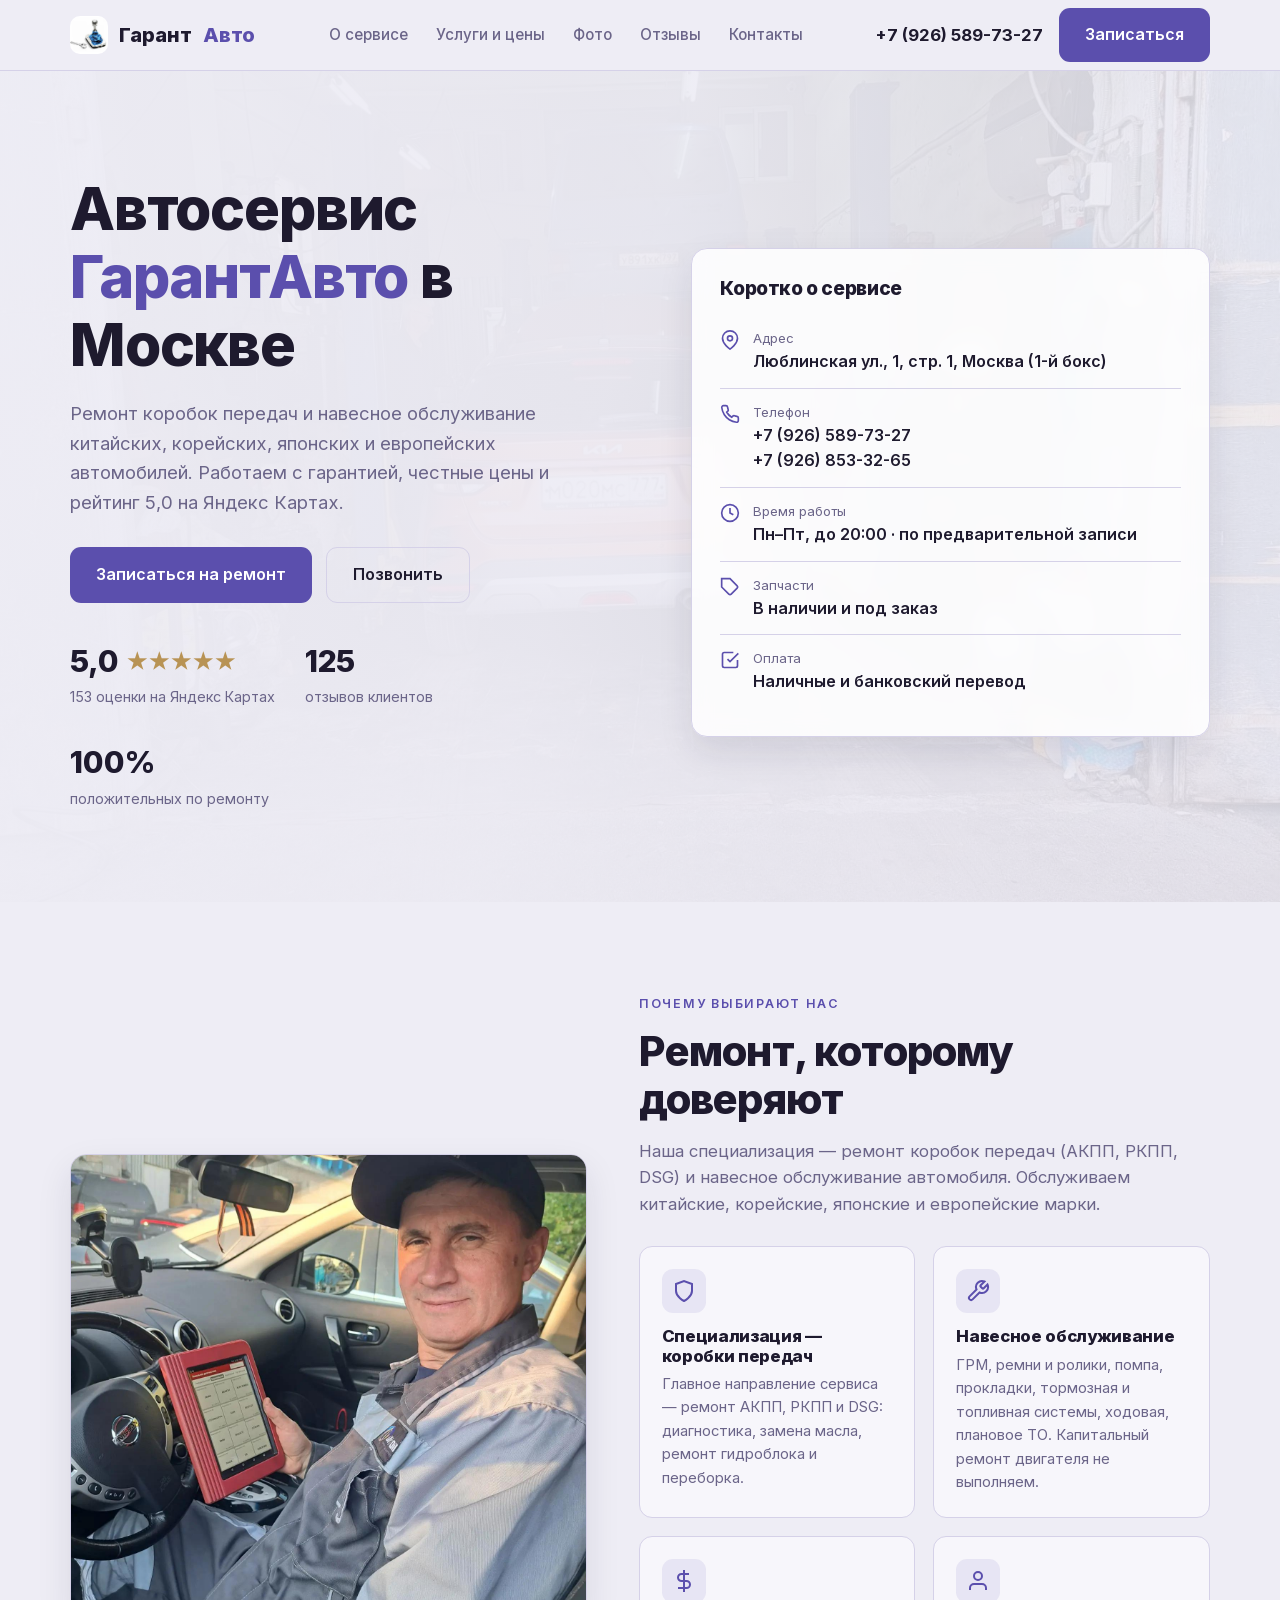
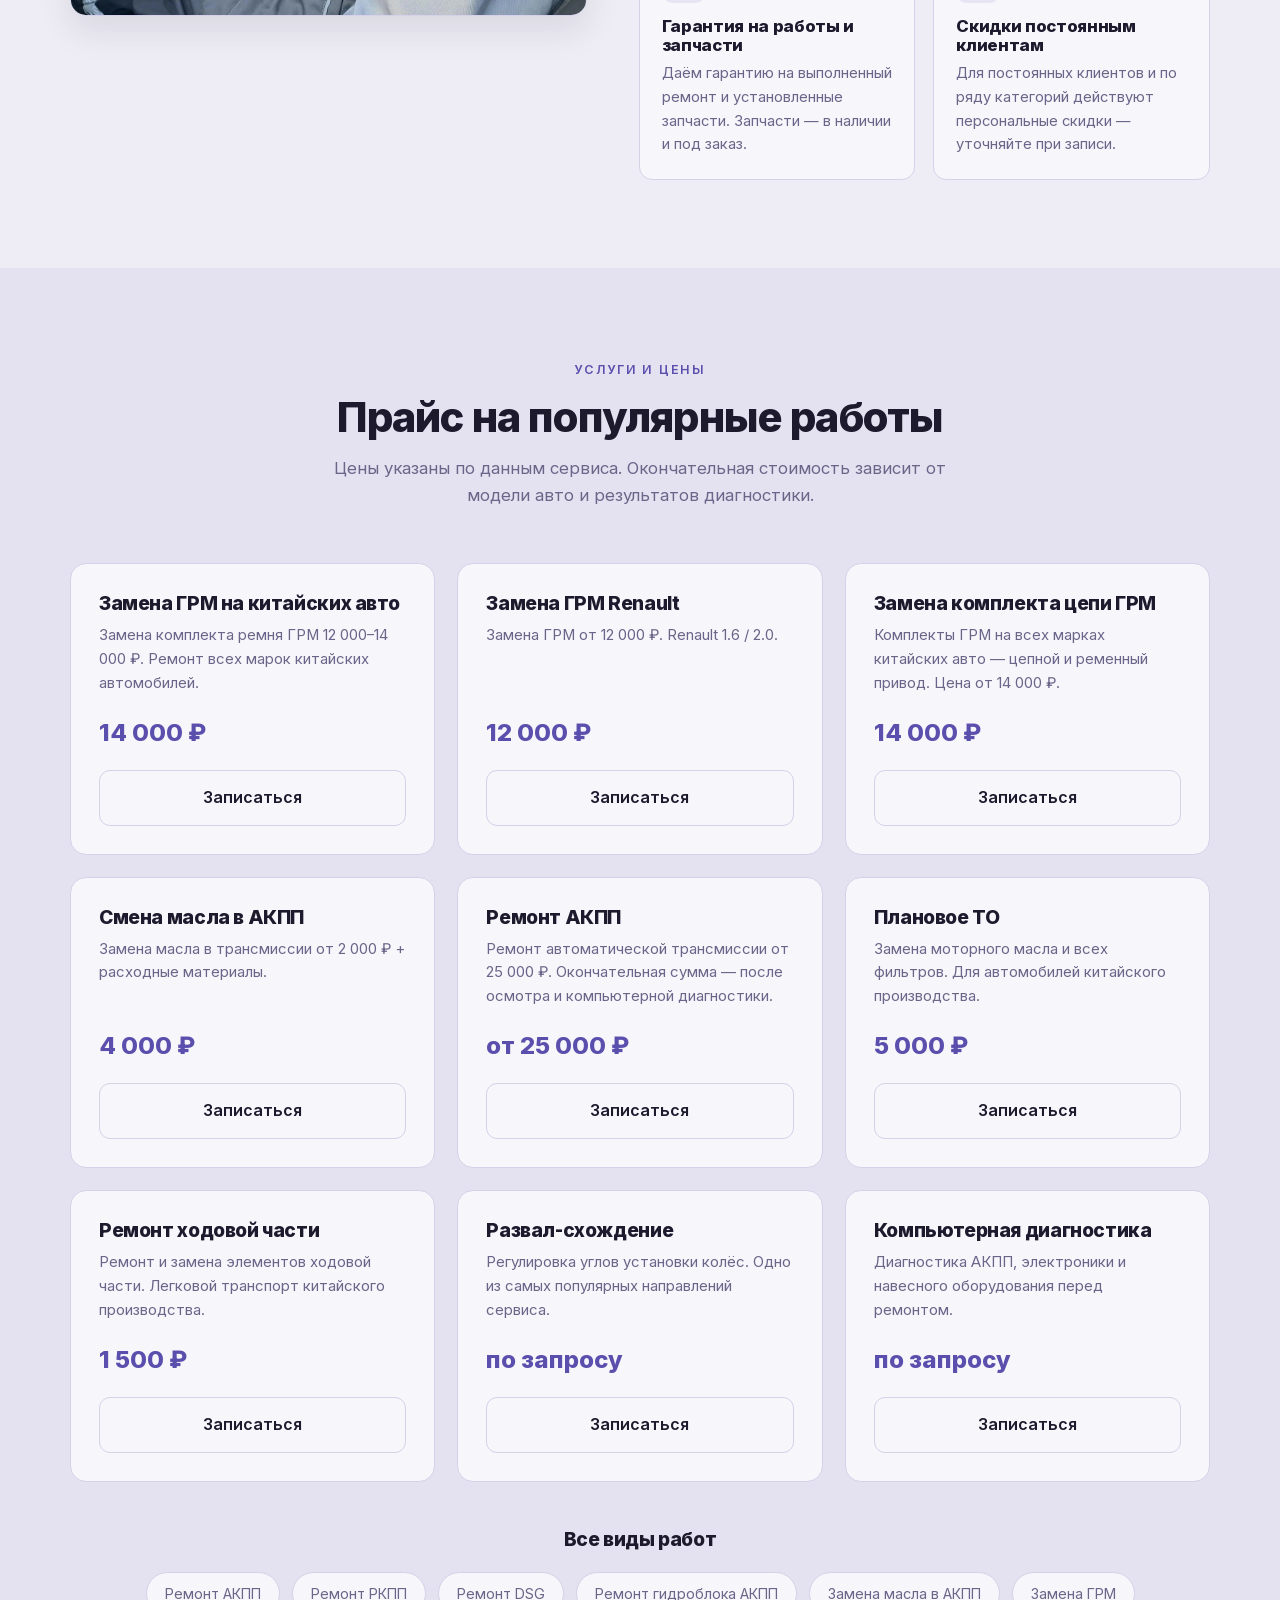
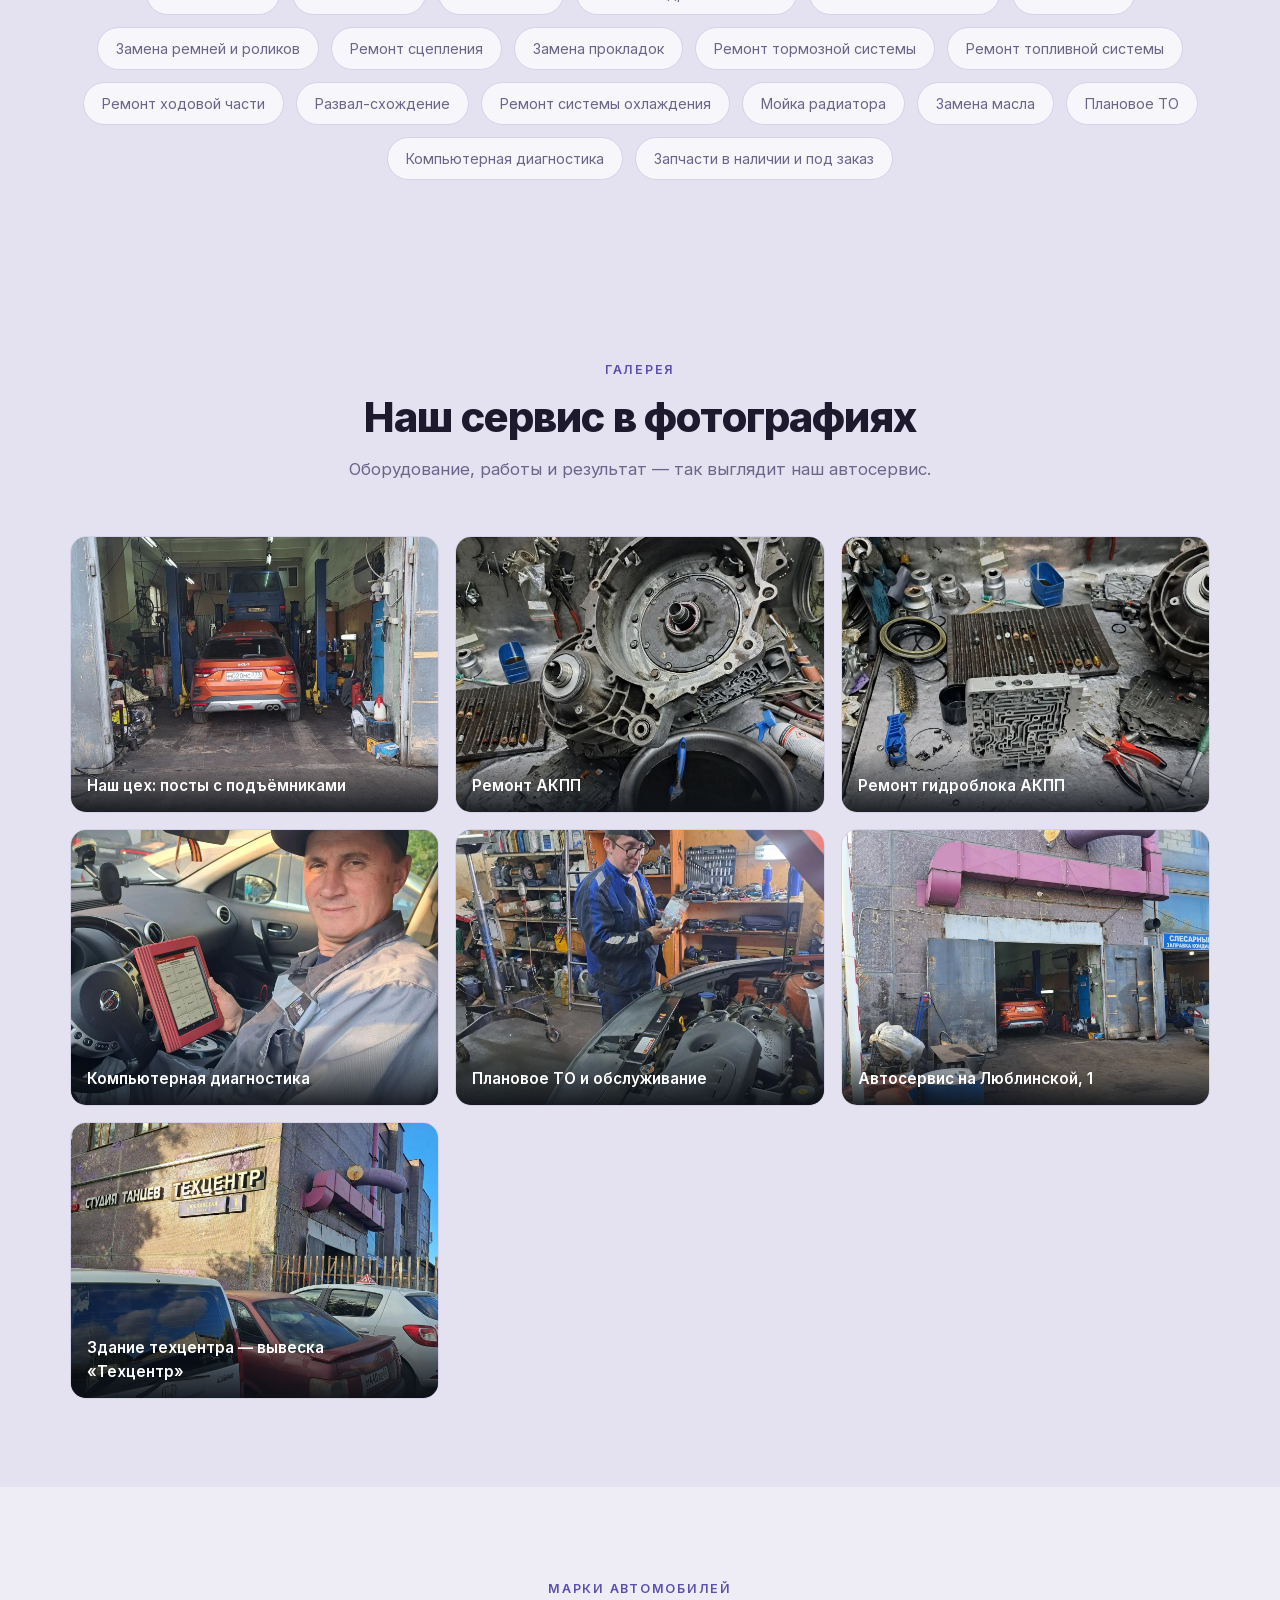
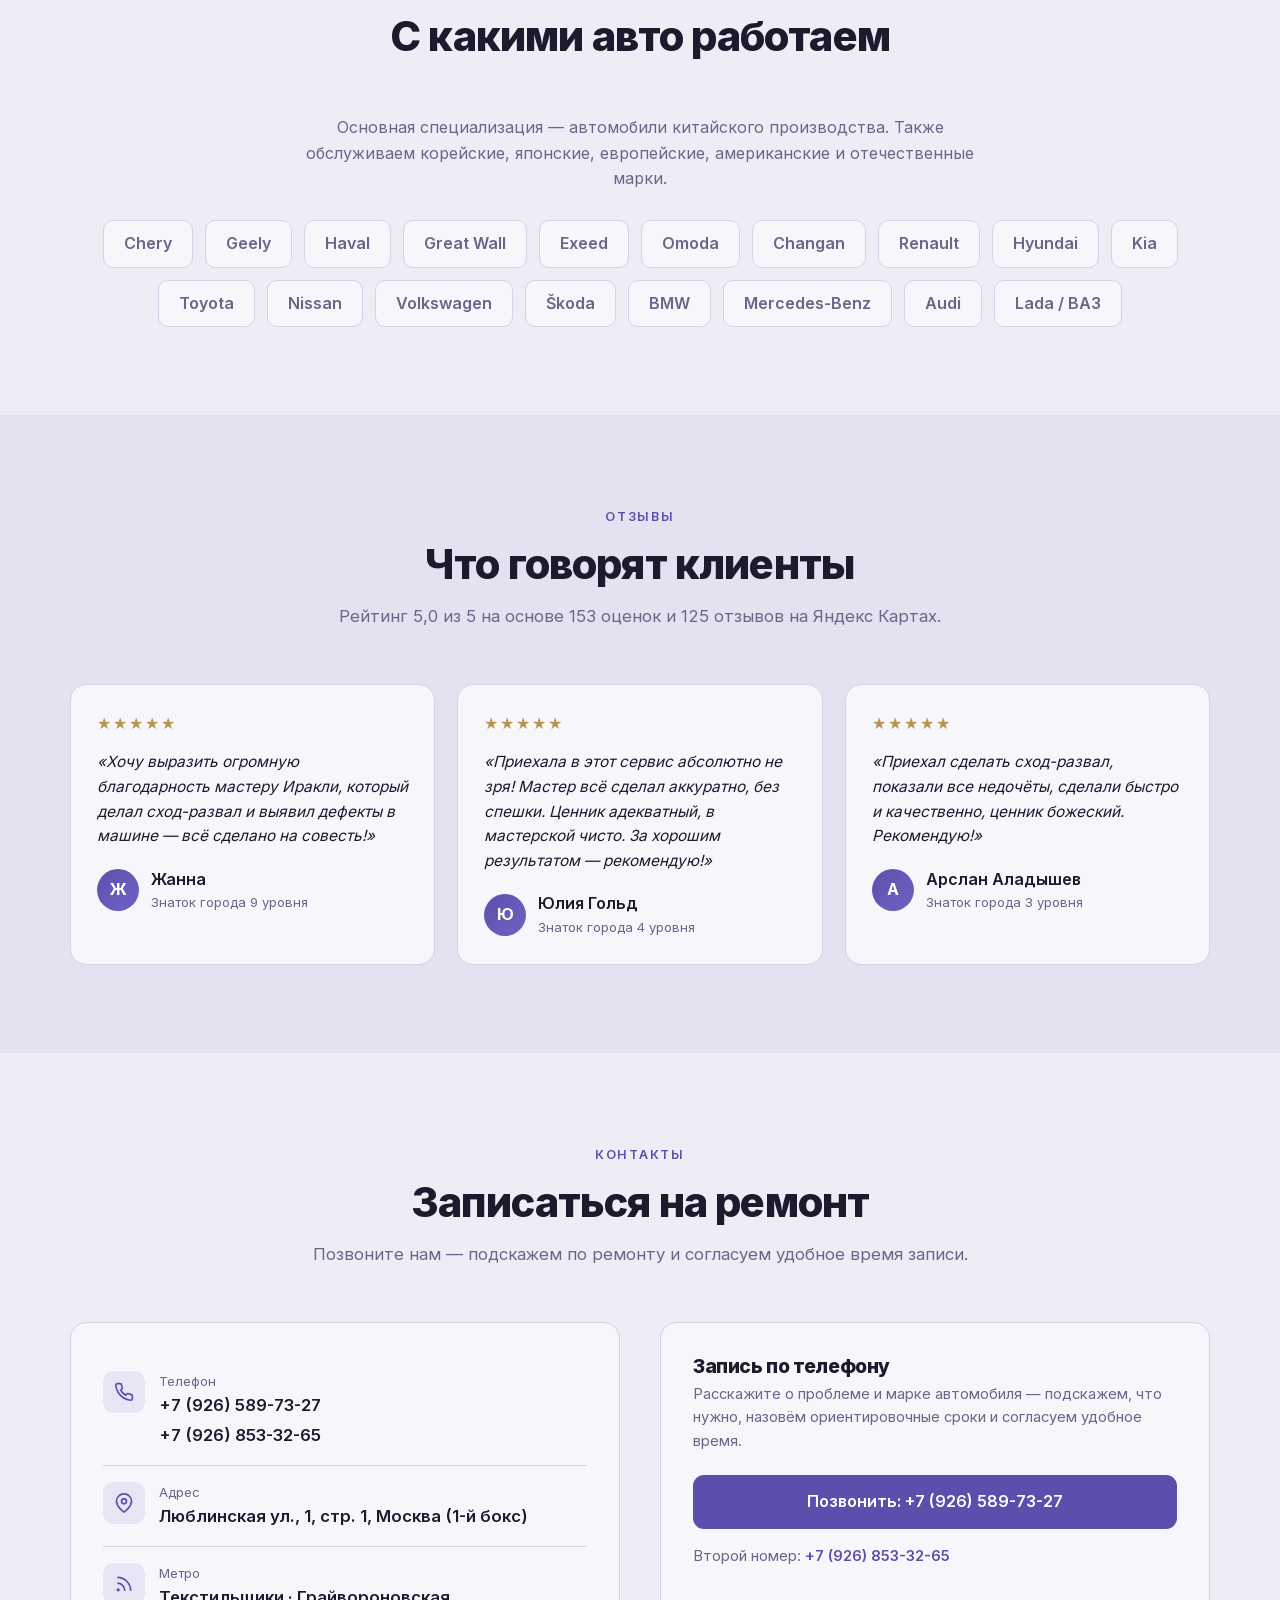
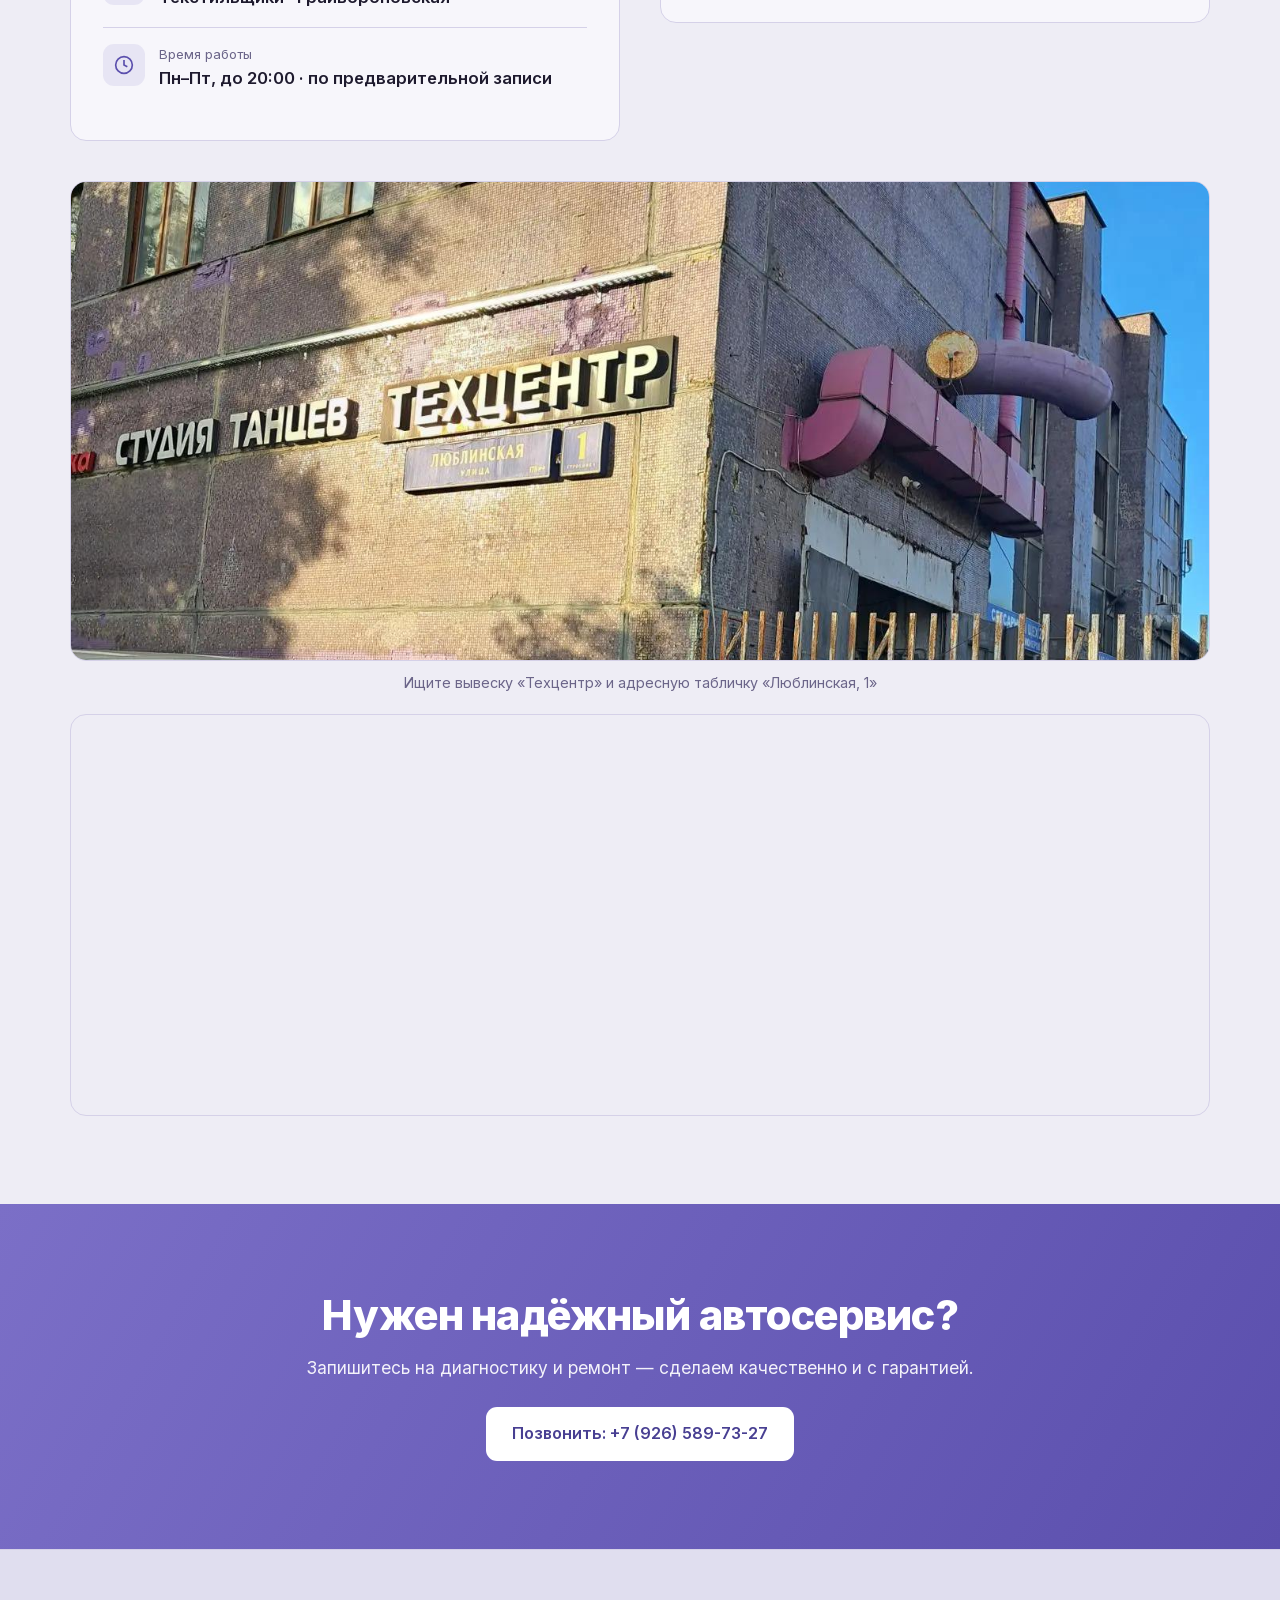
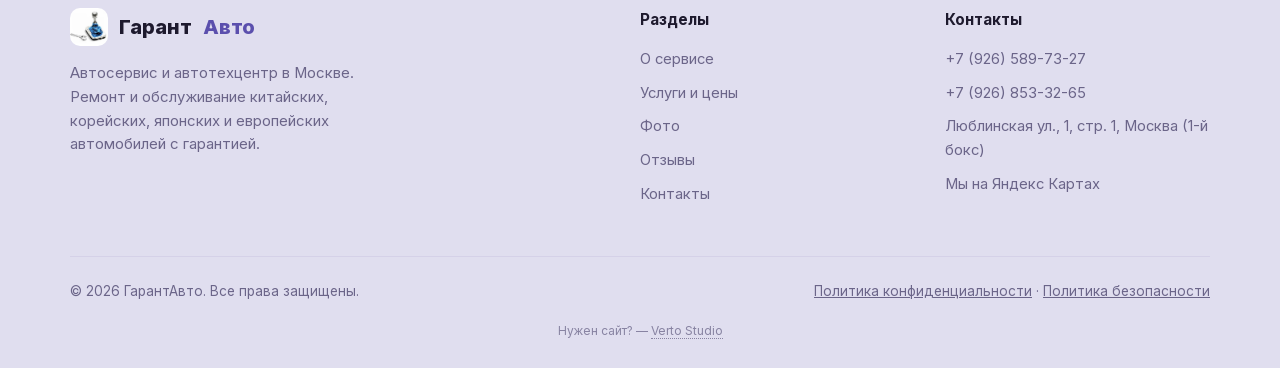
==== commit 78bd823a: "Fix legal gaps: phone-only intake, local fonts, rewritten privacy policy - Remove the lead form: it " ====
--- a/index.html
+++ b/index.html
@@ -3,7 +3,7 @@
 <head>
   <meta charset="UTF-8" />
   <meta name="viewport" content="width=device-width, initial-scale=1.0" />
-  <meta http-equiv="Content-Security-Policy" content="default-src 'self'; img-src 'self' data:; style-src 'self' https://fonts.googleapis.com 'unsafe-inline'; font-src 'self' https://fonts.gstatic.com; script-src 'self'; connect-src 'self'; frame-src https://yandex.ru https://*.yandex.ru; form-action 'self'; base-uri 'self'; object-src 'none'" />
+  <meta http-equiv="Content-Security-Policy" content="default-src 'self'; img-src 'self' data:; style-src 'self' 'unsafe-inline'; font-src 'self'; script-src 'self'; connect-src 'self'; frame-src https://yandex.ru https://*.yandex.ru; form-action 'self'; base-uri 'self'; object-src 'none'" />
   <meta name="referrer" content="strict-origin-when-cross-origin" />
   <meta name="description" content="ГарантАвто — автосервис и автотехцентр в Москве на Люблинской, 1. Ремонт китайских, корейских, японских и европейских авто. Замена ГРМ, ремонт АКПП, ходовой, ТО, развал-схождение. Рейтинг 5,0 на Яндекс Картах." />
   <meta name="theme-color" content="#eeedf5" />
@@ -12,9 +12,7 @@
   <meta property="og:type" content="website" />
   <title>ГарантАвто — автосервис и автотехцентр в Москве | Люблинская, 1</title>
   <link rel="icon" type="image/jpeg" href="assets/logo.jpg" />
-  <link rel="preconnect" href="https://fonts.googleapis.com" />
-  <link rel="preconnect" href="https://fonts.gstatic.com" crossorigin />
-  <link href="https://fonts.googleapis.com/css2?family=Inter:wght@400;500;600;700;800&display=swap" rel="stylesheet" />
+  <link rel="stylesheet" href="css/fonts.css" />
   <link rel="stylesheet" href="css/style.css" />
 </head>
 <body>
@@ -155,7 +153,7 @@
       <div class="section-head">
         <span class="eyebrow">Контакты</span>
         <h2>Записаться на ремонт</h2>
-        <p>Позвоните нам или оставьте заявку — перезвоним и согласуем удобное время.</p>
+        <p>Позвоните нам — подскажем по ремонту и согласуем удобное время записи.</p>
       </div>
       <div class="contacts-grid">
         <div class="contact-card">
@@ -178,28 +176,10 @@
         </div>
 
         <div class="form-card">
-          <h3>Оставить заявку</h3>
-          <p class="sub">Заполните форму — мы свяжемся с вами для записи.</p>
-          <form id="leadForm" novalidate>
-            <div class="field">
-              <label for="name">Ваше имя</label>
-              <input type="text" id="name" name="name" autocomplete="name" required maxlength="80" />
-            </div>
-            <div class="field">
-              <label for="phone">Телефон</label>
-              <input type="tel" id="phone" name="phone" autocomplete="tel" required maxlength="20" placeholder="+7 (___) ___-__-__" />
-            </div>
-            <div class="field">
-              <label for="comment">Что нужно сделать? (необязательно)</label>
-              <textarea id="comment" name="comment" maxlength="500" placeholder="Марка авто и описание проблемы"></textarea>
-            </div>
-            <label class="consent">
-              <input type="checkbox" id="consent" required />
-              <span>Я согласен на обработку персональных данных в соответствии с <a href="privacy.html">Политикой конфиденциальности</a>.</span>
-            </label>
-            <button type="submit" class="btn btn-primary btn-block">Отправить заявку</button>
-            <div class="form-msg" id="formMsg">Спасибо! Заявка отправлена. Мы перезвоним вам в ближайшее время.</div>
-          </form>
+          <h3>Запись по телефону</h3>
+          <p class="sub">Расскажите о проблеме и марке автомобиля — подскажем, что нужно, назовём ориентировочные сроки и согласуем удобное время.</p>
+          <a href="tel:+79265897327" class="btn btn-primary btn-block" data-bind="phoneLink phoneBtn">Позвонить: +7 (926) 589-73-27</a>
+          <p class="sub call-alt">Второй номер: <a href="tel:+79268533265" data-bind="phone2Link phone2">+7 (926) 853-32-65</a></p>
         </div>
       </div>
 
@@ -256,7 +236,7 @@
           <a href="privacy.html">Политика конфиденциальности</a> ·
           <a href="security.html">Политика безопасности</a>
         </div>
-        <div class="footer-credit">Сайт — <a href="https://vertostudio.ru" target="_blank" rel="noopener noreferrer">Verto Studio</a></div>
+        <div class="footer-credit">Нужен сайт? — <a href="https://vertostudio.ru" target="_blank" rel="noopener noreferrer">Verto Studio</a></div>
       </div>
     </div>
   </footer>
--- a/css/fonts.css
+++ b/css/fonts.css
@@ -0,0 +1,315 @@
+/* cyrillic-ext */
+@font-face {
+  font-family: 'Inter';
+  font-style: normal;
+  font-weight: 400;
+  font-display: swap;
+  src: url(../assets/fonts/inter-5.woff2) format('woff2');
+  unicode-range: U+0460-052F, U+1C80-1C8A, U+20B4, U+2DE0-2DFF, U+A640-A69F, U+FE2E-FE2F;
+}
+/* cyrillic */
+@font-face {
+  font-family: 'Inter';
+  font-style: normal;
+  font-weight: 400;
+  font-display: swap;
+  src: url(../assets/fonts/inter-1.woff2) format('woff2');
+  unicode-range: U+0301, U+0400-045F, U+0490-0491, U+04B0-04B1, U+2116;
+}
+/* greek-ext */
+@font-face {
+  font-family: 'Inter';
+  font-style: normal;
+  font-weight: 400;
+  font-display: swap;
+  src: url(../assets/fonts/inter-6.woff2) format('woff2');
+  unicode-range: U+1F00-1FFF;
+}
+/* greek */
+@font-face {
+  font-family: 'Inter';
+  font-style: normal;
+  font-weight: 400;
+  font-display: swap;
+  src: url(../assets/fonts/inter-3.woff2) format('woff2');
+  unicode-range: U+0370-0377, U+037A-037F, U+0384-038A, U+038C, U+038E-03A1, U+03A3-03FF;
+}
+/* vietnamese */
+@font-face {
+  font-family: 'Inter';
+  font-style: normal;
+  font-weight: 400;
+  font-display: swap;
+  src: url(../assets/fonts/inter-7.woff2) format('woff2');
+  unicode-range: U+0102-0103, U+0110-0111, U+0128-0129, U+0168-0169, U+01A0-01A1, U+01AF-01B0, U+0300-0301, U+0303-0304, U+0308-0309, U+0323, U+0329, U+1EA0-1EF9, U+20AB;
+}
+/* latin-ext */
+@font-face {
+  font-family: 'Inter';
+  font-style: normal;
+  font-weight: 400;
+  font-display: swap;
+  src: url(../assets/fonts/inter-4.woff2) format('woff2');
+  unicode-range: U+0100-02BA, U+02BD-02C5, U+02C7-02CC, U+02CE-02D7, U+02DD-02FF, U+0304, U+0308, U+0329, U+1D00-1DBF, U+1E00-1E9F, U+1EF2-1EFF, U+2020, U+20A0-20AB, U+20AD-20C4, U+2113, U+2C60-2C7F, U+A720-A7FF;
+}
+/* latin */
+@font-face {
+  font-family: 'Inter';
+  font-style: normal;
+  font-weight: 400;
+  font-display: swap;
+  src: url(../assets/fonts/inter-2.woff2) format('woff2');
+  unicode-range: U+0000-00FF, U+0131, U+0152-0153, U+02BB-02BC, U+02C6, U+02DA, U+02DC, U+0304, U+0308, U+0329, U+2000-206F, U+20AC, U+2122, U+2191, U+2193, U+2212, U+2215, U+FEFF, U+FFFD;
+}
+/* cyrillic-ext */
+@font-face {
+  font-family: 'Inter';
+  font-style: normal;
+  font-weight: 500;
+  font-display: swap;
+  src: url(../assets/fonts/inter-5.woff2) format('woff2');
+  unicode-range: U+0460-052F, U+1C80-1C8A, U+20B4, U+2DE0-2DFF, U+A640-A69F, U+FE2E-FE2F;
+}
+/* cyrillic */
+@font-face {
+  font-family: 'Inter';
+  font-style: normal;
+  font-weight: 500;
+  font-display: swap;
+  src: url(../assets/fonts/inter-1.woff2) format('woff2');
+  unicode-range: U+0301, U+0400-045F, U+0490-0491, U+04B0-04B1, U+2116;
+}
+/* greek-ext */
+@font-face {
+  font-family: 'Inter';
+  font-style: normal;
+  font-weight: 500;
+  font-display: swap;
+  src: url(../assets/fonts/inter-6.woff2) format('woff2');
+  unicode-range: U+1F00-1FFF;
+}
+/* greek */
+@font-face {
+  font-family: 'Inter';
+  font-style: normal;
+  font-weight: 500;
+  font-display: swap;
+  src: url(../assets/fonts/inter-3.woff2) format('woff2');
+  unicode-range: U+0370-0377, U+037A-037F, U+0384-038A, U+038C, U+038E-03A1, U+03A3-03FF;
+}
+/* vietnamese */
+@font-face {
+  font-family: 'Inter';
+  font-style: normal;
+  font-weight: 500;
+  font-display: swap;
+  src: url(../assets/fonts/inter-7.woff2) format('woff2');
+  unicode-range: U+0102-0103, U+0110-0111, U+0128-0129, U+0168-0169, U+01A0-01A1, U+01AF-01B0, U+0300-0301, U+0303-0304, U+0308-0309, U+0323, U+0329, U+1EA0-1EF9, U+20AB;
+}
+/* latin-ext */
+@font-face {
+  font-family: 'Inter';
+  font-style: normal;
+  font-weight: 500;
+  font-display: swap;
+  src: url(../assets/fonts/inter-4.woff2) format('woff2');
+  unicode-range: U+0100-02BA, U+02BD-02C5, U+02C7-02CC, U+02CE-02D7, U+02DD-02FF, U+0304, U+0308, U+0329, U+1D00-1DBF, U+1E00-1E9F, U+1EF2-1EFF, U+2020, U+20A0-20AB, U+20AD-20C4, U+2113, U+2C60-2C7F, U+A720-A7FF;
+}
+/* latin */
+@font-face {
+  font-family: 'Inter';
+  font-style: normal;
+  font-weight: 500;
+  font-display: swap;
+  src: url(../assets/fonts/inter-2.woff2) format('woff2');
+  unicode-range: U+0000-00FF, U+0131, U+0152-0153, U+02BB-02BC, U+02C6, U+02DA, U+02DC, U+0304, U+0308, U+0329, U+2000-206F, U+20AC, U+2122, U+2191, U+2193, U+2212, U+2215, U+FEFF, U+FFFD;
+}
+/* cyrillic-ext */
+@font-face {
+  font-family: 'Inter';
+  font-style: normal;
+  font-weight: 600;
+  font-display: swap;
+  src: url(../assets/fonts/inter-5.woff2) format('woff2');
+  unicode-range: U+0460-052F, U+1C80-1C8A, U+20B4, U+2DE0-2DFF, U+A640-A69F, U+FE2E-FE2F;
+}
+/* cyrillic */
+@font-face {
+  font-family: 'Inter';
+  font-style: normal;
+  font-weight: 600;
+  font-display: swap;
+  src: url(../assets/fonts/inter-1.woff2) format('woff2');
+  unicode-range: U+0301, U+0400-045F, U+0490-0491, U+04B0-04B1, U+2116;
+}
+/* greek-ext */
+@font-face {
+  font-family: 'Inter';
+  font-style: normal;
+  font-weight: 600;
+  font-display: swap;
+  src: url(../assets/fonts/inter-6.woff2) format('woff2');
+  unicode-range: U+1F00-1FFF;
+}
+/* greek */
+@font-face {
+  font-family: 'Inter';
+  font-style: normal;
+  font-weight: 600;
+  font-display: swap;
+  src: url(../assets/fonts/inter-3.woff2) format('woff2');
+  unicode-range: U+0370-0377, U+037A-037F, U+0384-038A, U+038C, U+038E-03A1, U+03A3-03FF;
+}
+/* vietnamese */
+@font-face {
+  font-family: 'Inter';
+  font-style: normal;
+  font-weight: 600;
+  font-display: swap;
+  src: url(../assets/fonts/inter-7.woff2) format('woff2');
+  unicode-range: U+0102-0103, U+0110-0111, U+0128-0129, U+0168-0169, U+01A0-01A1, U+01AF-01B0, U+0300-0301, U+0303-0304, U+0308-0309, U+0323, U+0329, U+1EA0-1EF9, U+20AB;
+}
+/* latin-ext */
+@font-face {
+  font-family: 'Inter';
+  font-style: normal;
+  font-weight: 600;
+  font-display: swap;
+  src: url(../assets/fonts/inter-4.woff2) format('woff2');
+  unicode-range: U+0100-02BA, U+02BD-02C5, U+02C7-02CC, U+02CE-02D7, U+02DD-02FF, U+0304, U+0308, U+0329, U+1D00-1DBF, U+1E00-1E9F, U+1EF2-1EFF, U+2020, U+20A0-20AB, U+20AD-20C4, U+2113, U+2C60-2C7F, U+A720-A7FF;
+}
+/* latin */
+@font-face {
+  font-family: 'Inter';
+  font-style: normal;
+  font-weight: 600;
+  font-display: swap;
+  src: url(../assets/fonts/inter-2.woff2) format('woff2');
+  unicode-range: U+0000-00FF, U+0131, U+0152-0153, U+02BB-02BC, U+02C6, U+02DA, U+02DC, U+0304, U+0308, U+0329, U+2000-206F, U+20AC, U+2122, U+2191, U+2193, U+2212, U+2215, U+FEFF, U+FFFD;
+}
+/* cyrillic-ext */
+@font-face {
+  font-family: 'Inter';
+  font-style: normal;
+  font-weight: 700;
+  font-display: swap;
+  src: url(../assets/fonts/inter-5.woff2) format('woff2');
+  unicode-range: U+0460-052F, U+1C80-1C8A, U+20B4, U+2DE0-2DFF, U+A640-A69F, U+FE2E-FE2F;
+}
+/* cyrillic */
+@font-face {
+  font-family: 'Inter';
+  font-style: normal;
+  font-weight: 700;
+  font-display: swap;
+  src: url(../assets/fonts/inter-1.woff2) format('woff2');
+  unicode-range: U+0301, U+0400-045F, U+0490-0491, U+04B0-04B1, U+2116;
+}
+/* greek-ext */
+@font-face {
+  font-family: 'Inter';
+  font-style: normal;
+  font-weight: 700;
+  font-display: swap;
+  src: url(../assets/fonts/inter-6.woff2) format('woff2');
+  unicode-range: U+1F00-1FFF;
+}
+/* greek */
+@font-face {
+  font-family: 'Inter';
+  font-style: normal;
+  font-weight: 700;
+  font-display: swap;
+  src: url(../assets/fonts/inter-3.woff2) format('woff2');
+  unicode-range: U+0370-0377, U+037A-037F, U+0384-038A, U+038C, U+038E-03A1, U+03A3-03FF;
+}
+/* vietnamese */
+@font-face {
+  font-family: 'Inter';
+  font-style: normal;
+  font-weight: 700;
+  font-display: swap;
+  src: url(../assets/fonts/inter-7.woff2) format('woff2');
+  unicode-range: U+0102-0103, U+0110-0111, U+0128-0129, U+0168-0169, U+01A0-01A1, U+01AF-01B0, U+0300-0301, U+0303-0304, U+0308-0309, U+0323, U+0329, U+1EA0-1EF9, U+20AB;
+}
+/* latin-ext */
+@font-face {
+  font-family: 'Inter';
+  font-style: normal;
+  font-weight: 700;
+  font-display: swap;
+  src: url(../assets/fonts/inter-4.woff2) format('woff2');
+  unicode-range: U+0100-02BA, U+02BD-02C5, U+02C7-02CC, U+02CE-02D7, U+02DD-02FF, U+0304, U+0308, U+0329, U+1D00-1DBF, U+1E00-1E9F, U+1EF2-1EFF, U+2020, U+20A0-20AB, U+20AD-20C4, U+2113, U+2C60-2C7F, U+A720-A7FF;
+}
+/* latin */
+@font-face {
+  font-family: 'Inter';
+  font-style: normal;
+  font-weight: 700;
+  font-display: swap;
+  src: url(../assets/fonts/inter-2.woff2) format('woff2');
+  unicode-range: U+0000-00FF, U+0131, U+0152-0153, U+02BB-02BC, U+02C6, U+02DA, U+02DC, U+0304, U+0308, U+0329, U+2000-206F, U+20AC, U+2122, U+2191, U+2193, U+2212, U+2215, U+FEFF, U+FFFD;
+}
+/* cyrillic-ext */
+@font-face {
+  font-family: 'Inter';
+  font-style: normal;
+  font-weight: 800;
+  font-display: swap;
+  src: url(../assets/fonts/inter-5.woff2) format('woff2');
+  unicode-range: U+0460-052F, U+1C80-1C8A, U+20B4, U+2DE0-2DFF, U+A640-A69F, U+FE2E-FE2F;
+}
+/* cyrillic */
+@font-face {
+  font-family: 'Inter';
+  font-style: normal;
+  font-weight: 800;
+  font-display: swap;
+  src: url(../assets/fonts/inter-1.woff2) format('woff2');
+  unicode-range: U+0301, U+0400-045F, U+0490-0491, U+04B0-04B1, U+2116;
+}
+/* greek-ext */
+@font-face {
+  font-family: 'Inter';
+  font-style: normal;
+  font-weight: 800;
+  font-display: swap;
+  src: url(../assets/fonts/inter-6.woff2) format('woff2');
+  unicode-range: U+1F00-1FFF;
+}
+/* greek */
+@font-face {
+  font-family: 'Inter';
+  font-style: normal;
+  font-weight: 800;
+  font-display: swap;
+  src: url(../assets/fonts/inter-3.woff2) format('woff2');
+  unicode-range: U+0370-0377, U+037A-037F, U+0384-038A, U+038C, U+038E-03A1, U+03A3-03FF;
+}
+/* vietnamese */
+@font-face {
+  font-family: 'Inter';
+  font-style: normal;
+  font-weight: 800;
+  font-display: swap;
+  src: url(../assets/fonts/inter-7.woff2) format('woff2');
+  unicode-range: U+0102-0103, U+0110-0111, U+0128-0129, U+0168-0169, U+01A0-01A1, U+01AF-01B0, U+0300-0301, U+0303-0304, U+0308-0309, U+0323, U+0329, U+1EA0-1EF9, U+20AB;
+}
+/* latin-ext */
+@font-face {
+  font-family: 'Inter';
+  font-style: normal;
+  font-weight: 800;
+  font-display: swap;
+  src: url(../assets/fonts/inter-4.woff2) format('woff2');
+  unicode-range: U+0100-02BA, U+02BD-02C5, U+02C7-02CC, U+02CE-02D7, U+02DD-02FF, U+0304, U+0308, U+0329, U+1D00-1DBF, U+1E00-1E9F, U+1EF2-1EFF, U+2020, U+20A0-20AB, U+20AD-20C4, U+2113, U+2C60-2C7F, U+A720-A7FF;
+}
+/* latin */
+@font-face {
+  font-family: 'Inter';
+  font-style: normal;
+  font-weight: 800;
+  font-display: swap;
+  src: url(../assets/fonts/inter-2.woff2) format('woff2');
+  unicode-range: U+0000-00FF, U+0131, U+0152-0153, U+02BB-02BC, U+02C6, U+02DA, U+02DC, U+0304, U+0308, U+0329, U+2000-206F, U+20AC, U+2122, U+2191, U+2193, U+2212, U+2215, U+FEFF, U+FFFD;
+}
--- a/css/style.css
+++ b/css/style.css
@@ -198,11 +198,8 @@
 }
 .field input:focus, .field textarea:focus { outline: none; border-color: var(--accent); }
 .field textarea { resize: vertical; min-height: 90px; }
-.consent { display: flex; gap: 10px; align-items: flex-start; margin-bottom: 18px; font-size: 0.84rem; color: var(--text-dim); }
-.consent input { margin-top: 3px; flex-shrink: 0; }
-.consent a { color: var(--accent); text-decoration: underline; }
-.form-msg { display: none; padding: 14px; border-radius: 10px; margin-top: 14px; font-size: 0.92rem; }
-.form-msg.ok { display: block; background: rgba(70, 178, 106, 0.14); color: var(--green); border: 1px solid rgba(70, 178, 106, 0.3); }
+.call-alt { margin: 16px 0 0; }
+.call-alt a { color: var(--accent); font-weight: 600; }
 
 /* CTA band */
 .cta-band { background: linear-gradient(120deg, #7b6fc7 0%, #5b4fad 100%); text-align: center; }
@@ -241,8 +238,9 @@
 .building-cap { text-align: center; color: var(--text-dim); font-size: 0.9rem; margin-top: 10px; }
 
 /* Footer credit */
-.footer-credit { width: 100%; text-align: center; margin-top: 4px; }
-.footer-credit a { color: var(--accent); text-decoration: underline; }
+.footer-credit { width: 100%; text-align: center; margin-top: 6px; font-size: 0.75rem; color: var(--text-dim); opacity: 0.75; }
+.footer-credit a { color: inherit; text-decoration: none; border-bottom: 1px dotted currentColor; }
+.footer-credit a:hover { opacity: 1; }
 
 /* Responsive */
 @media (max-width: 980px) {
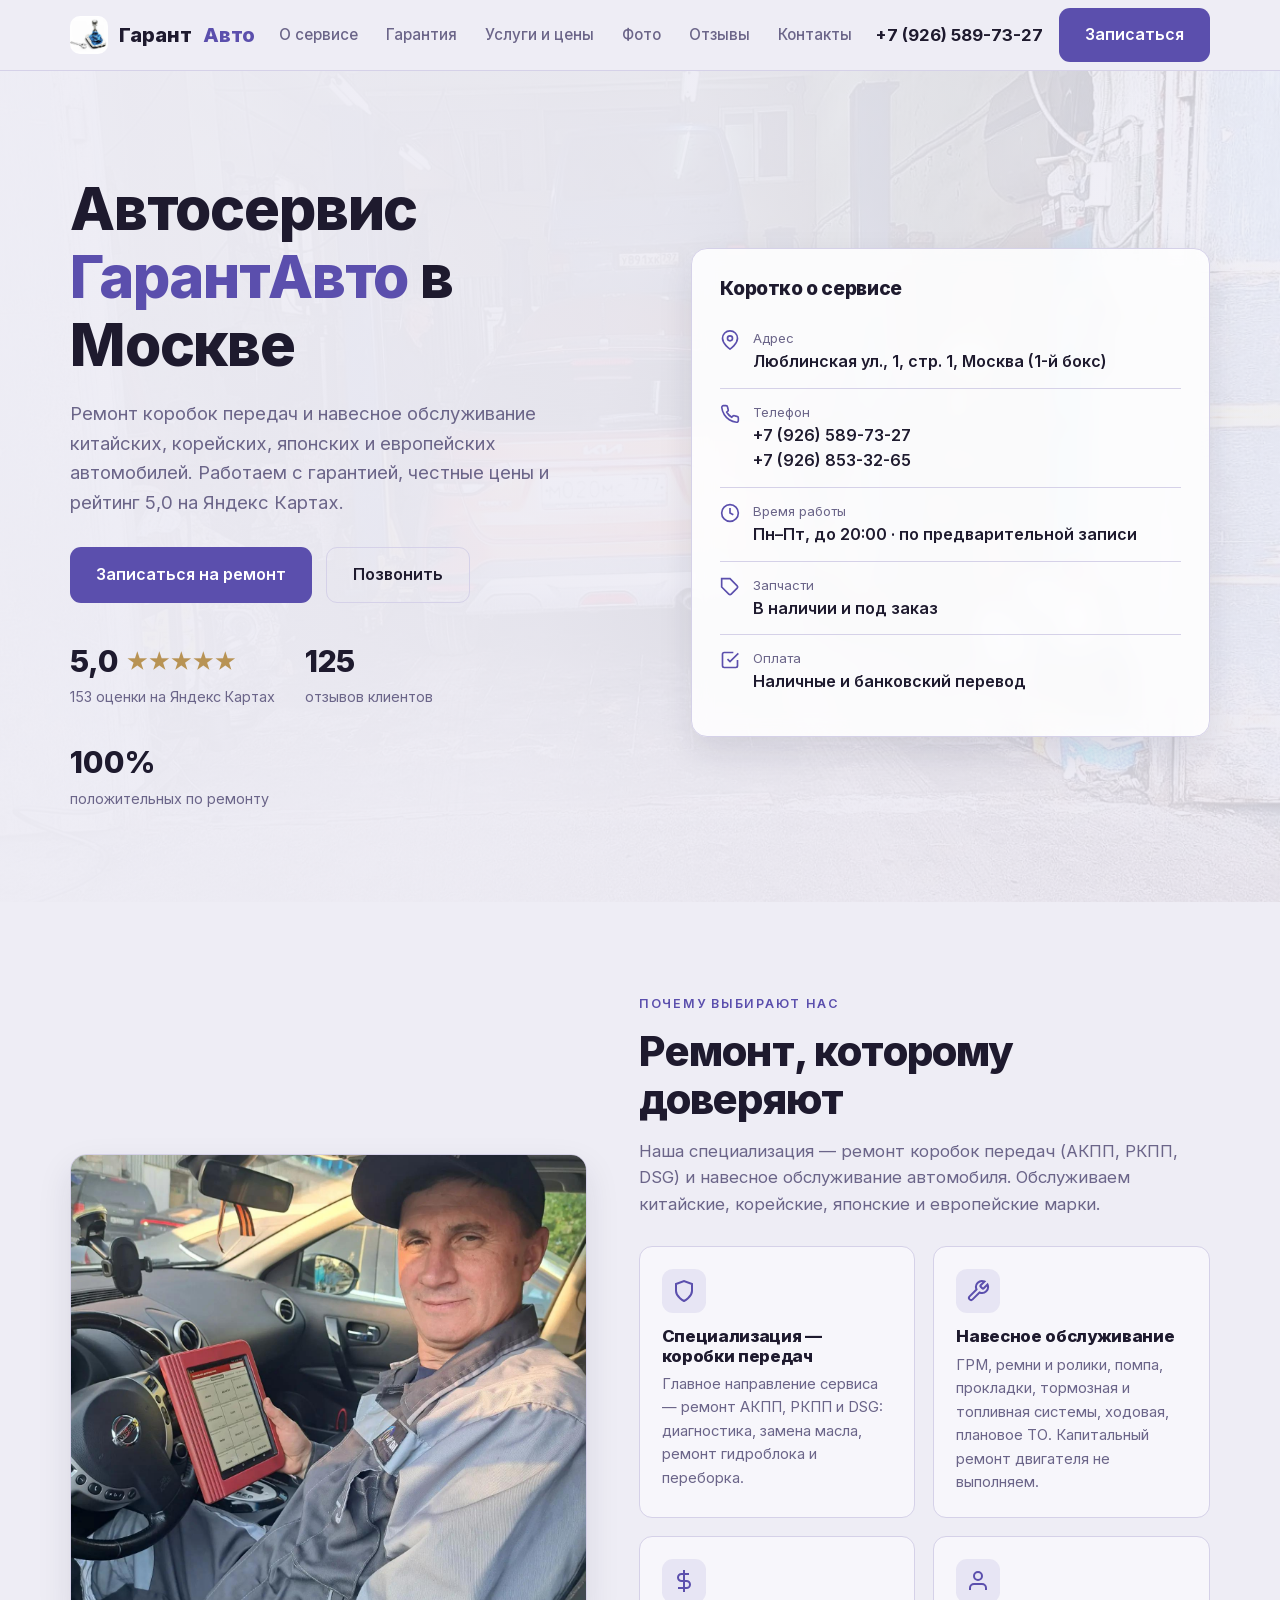
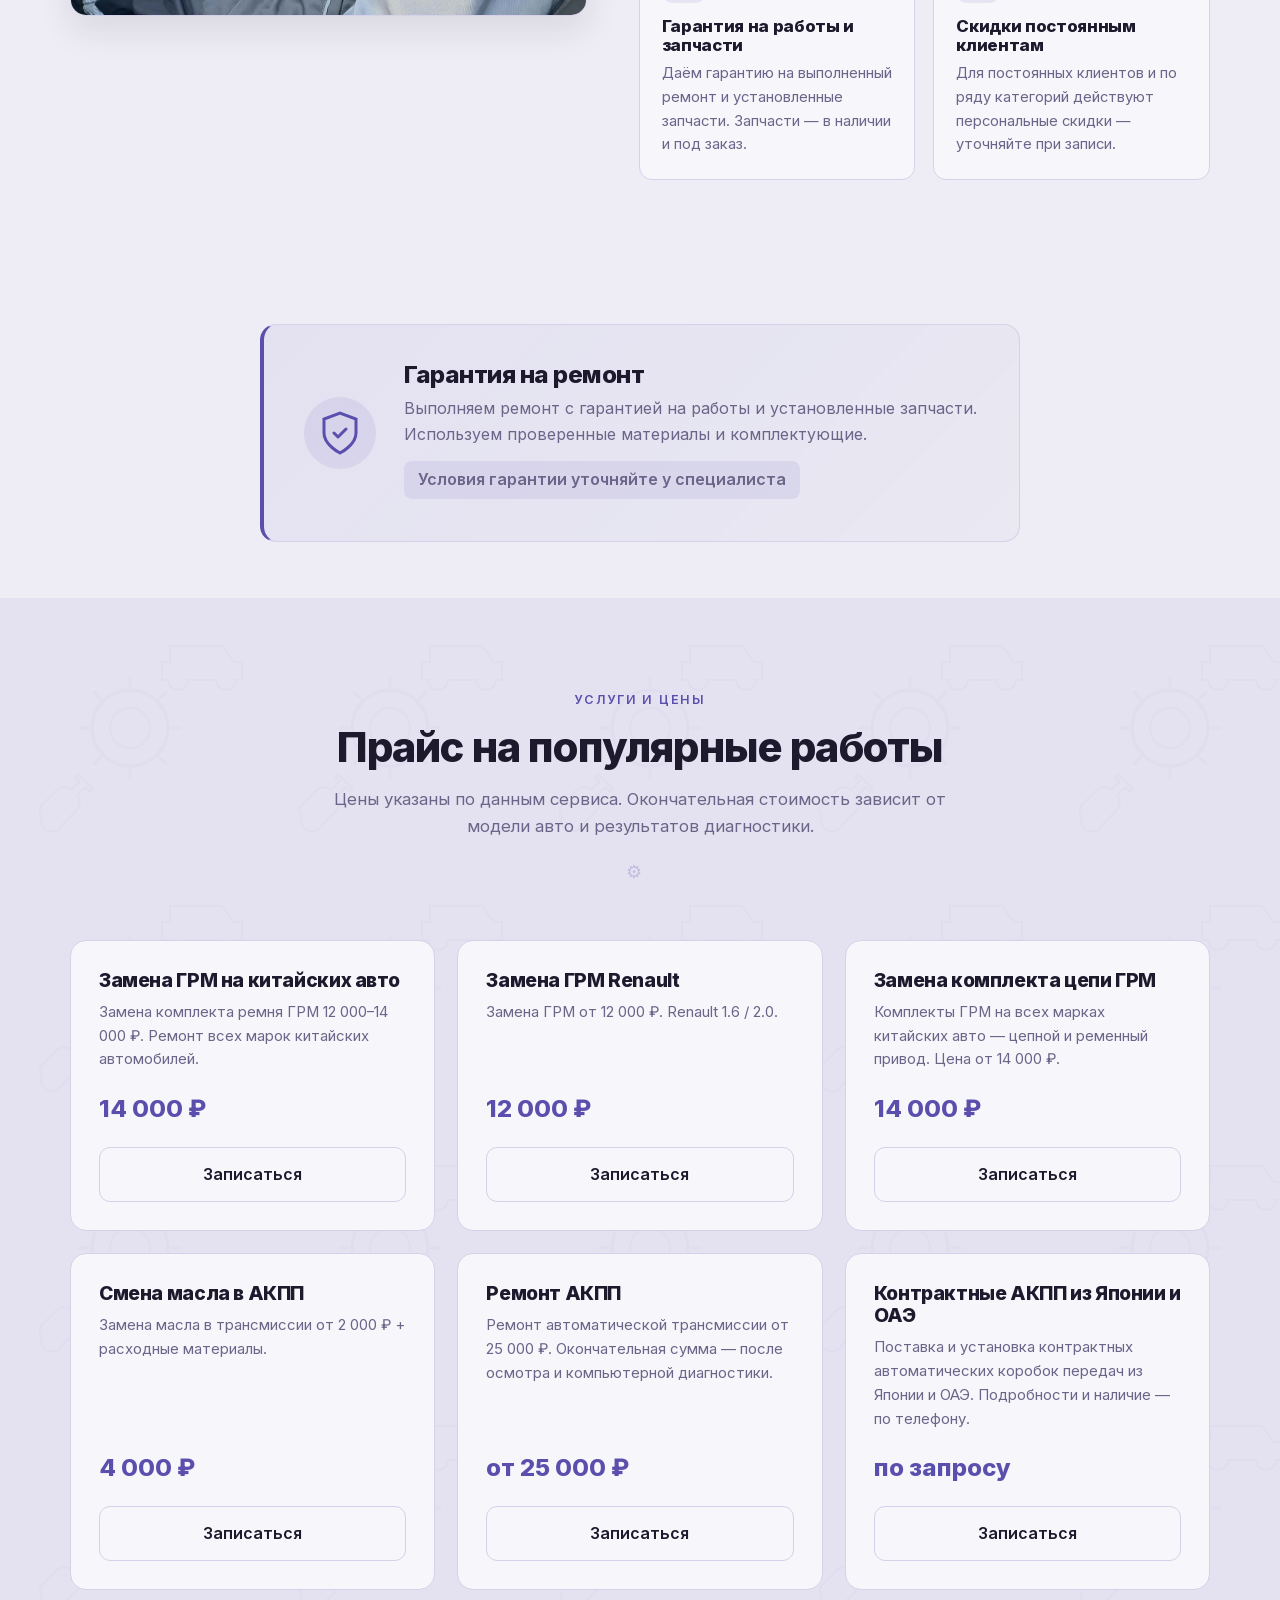
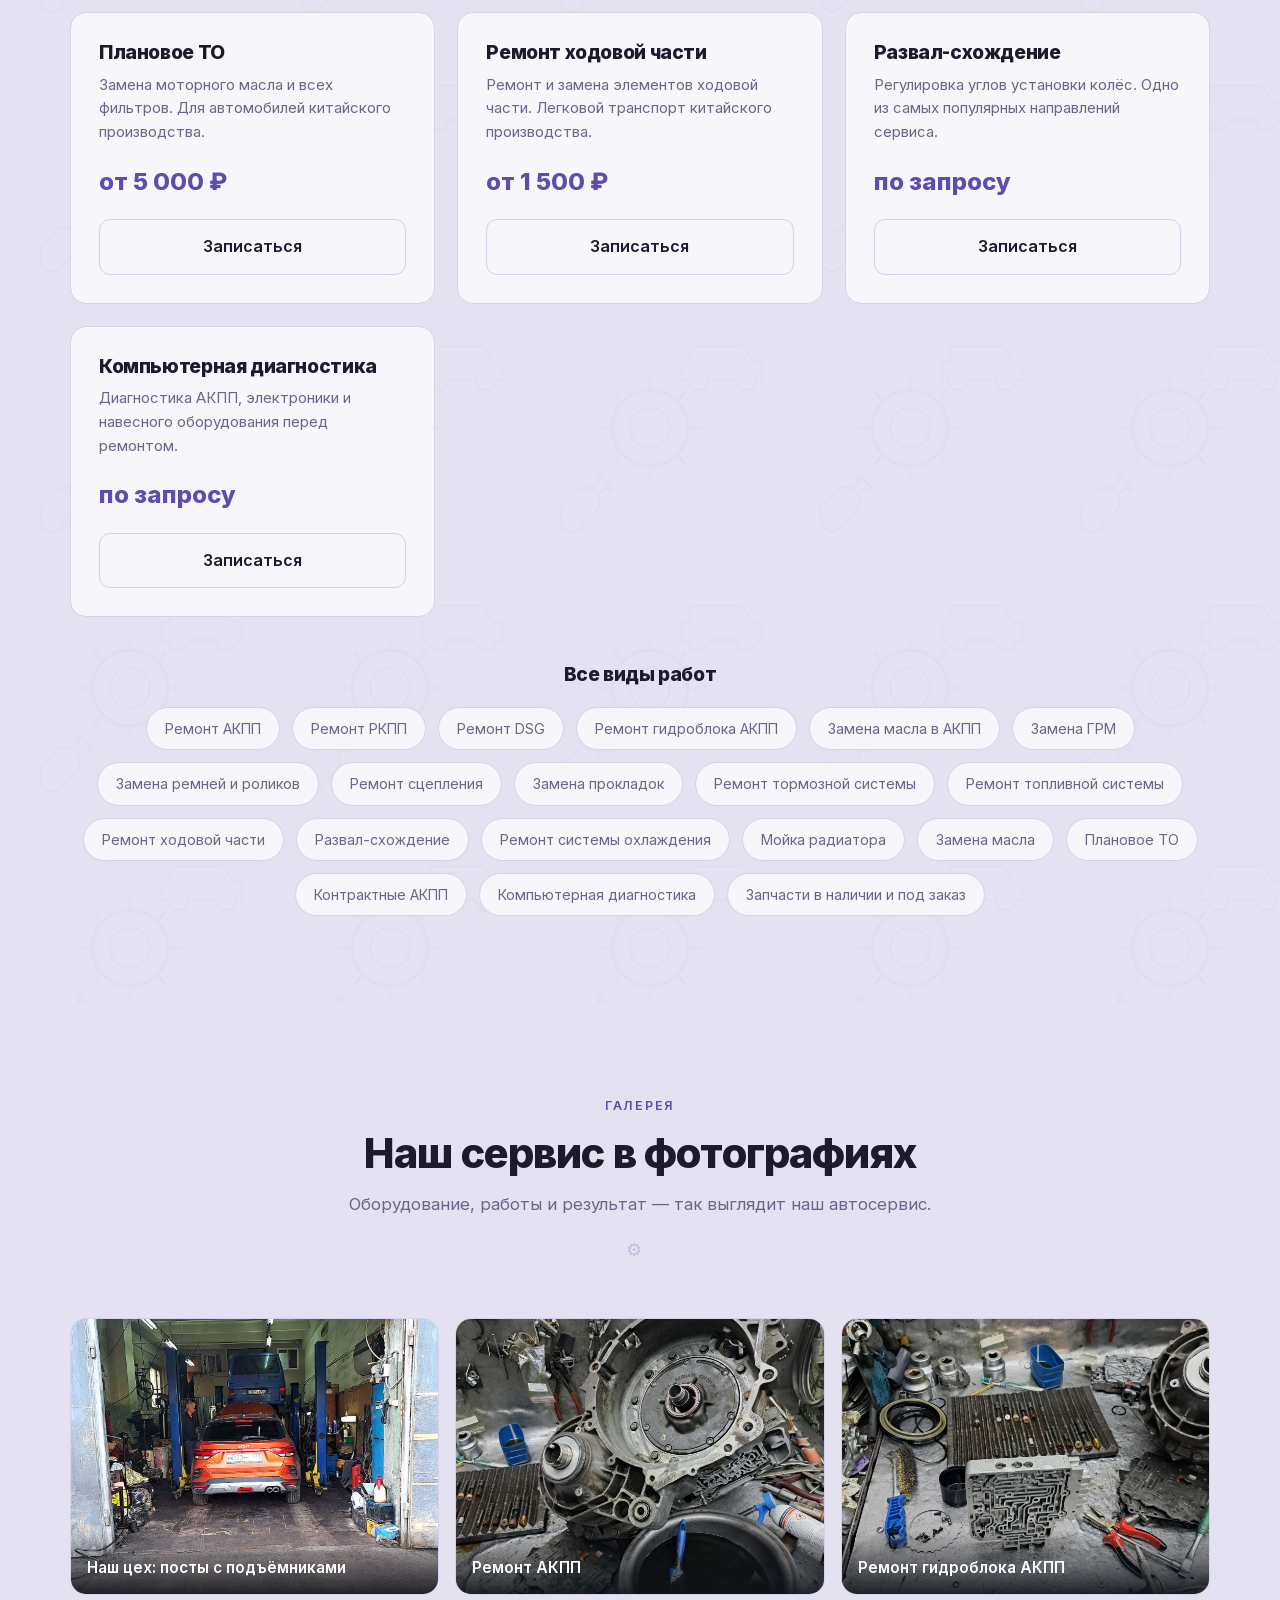
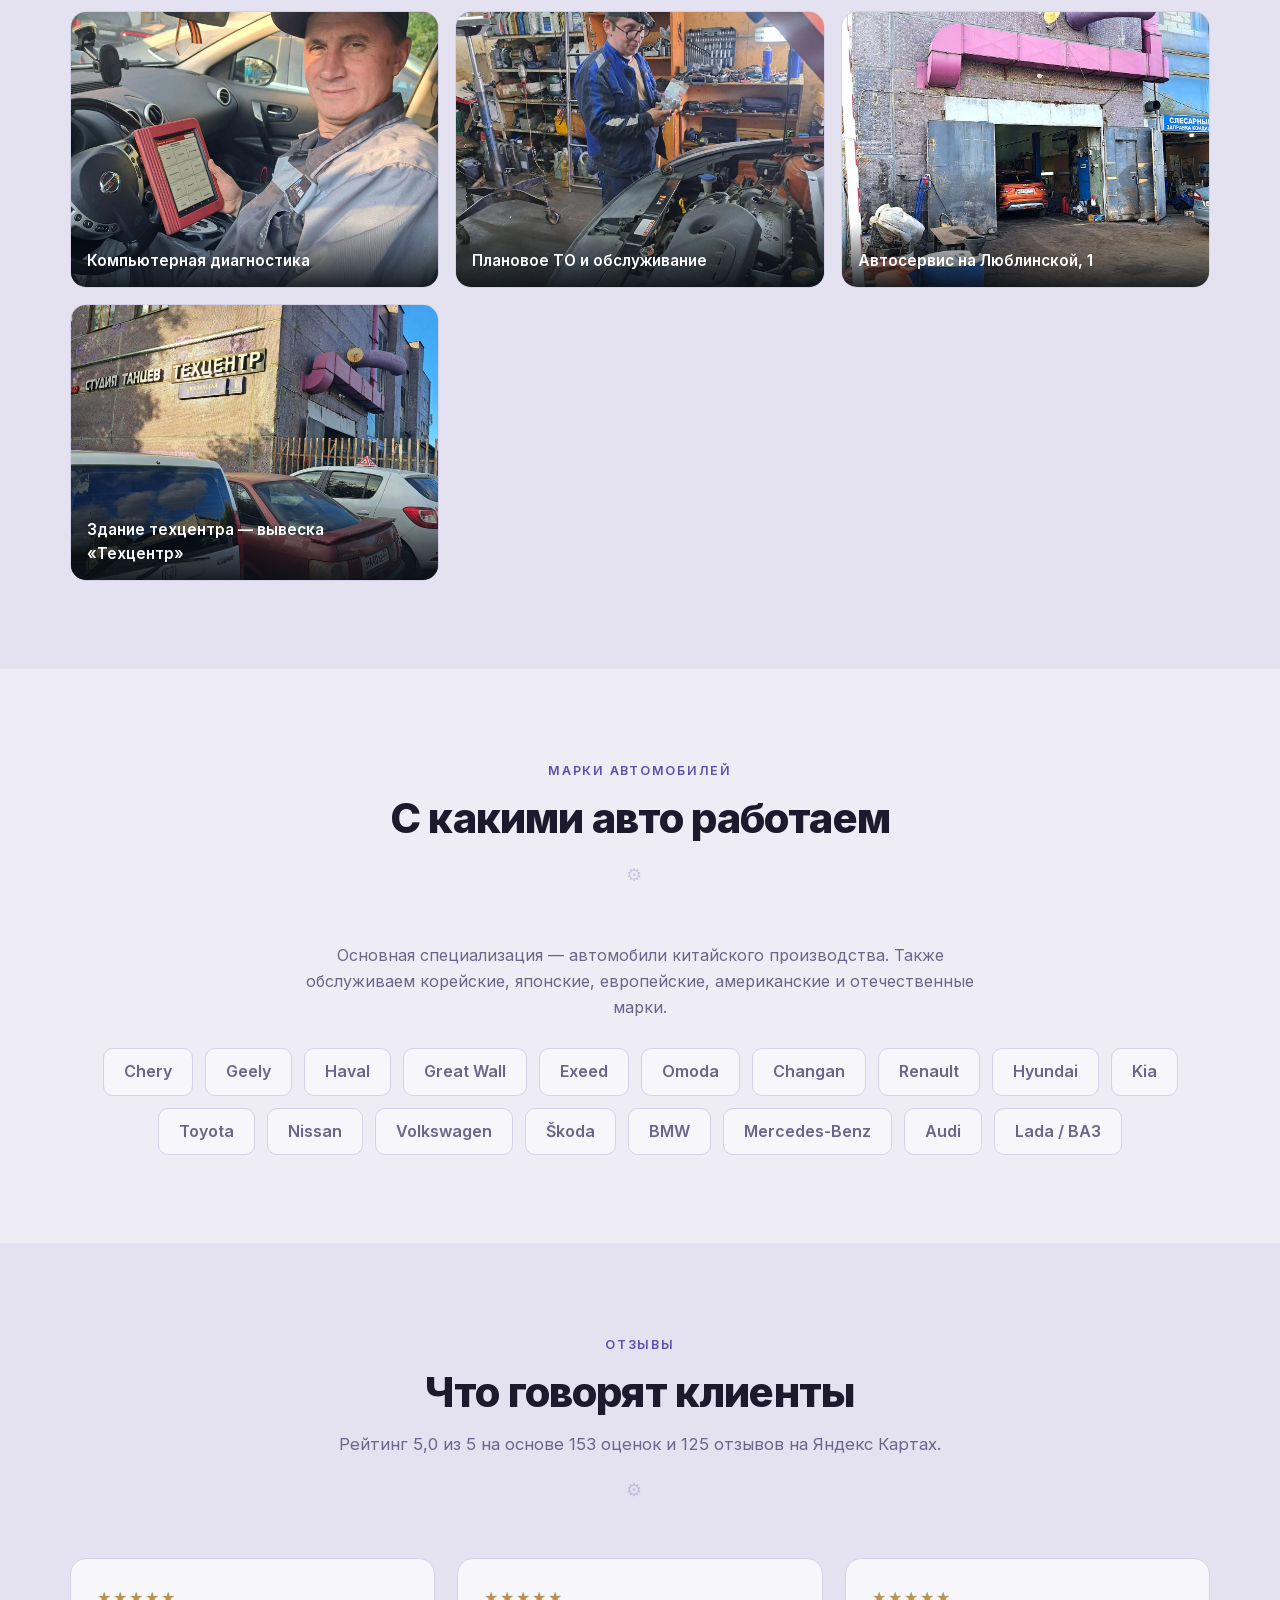
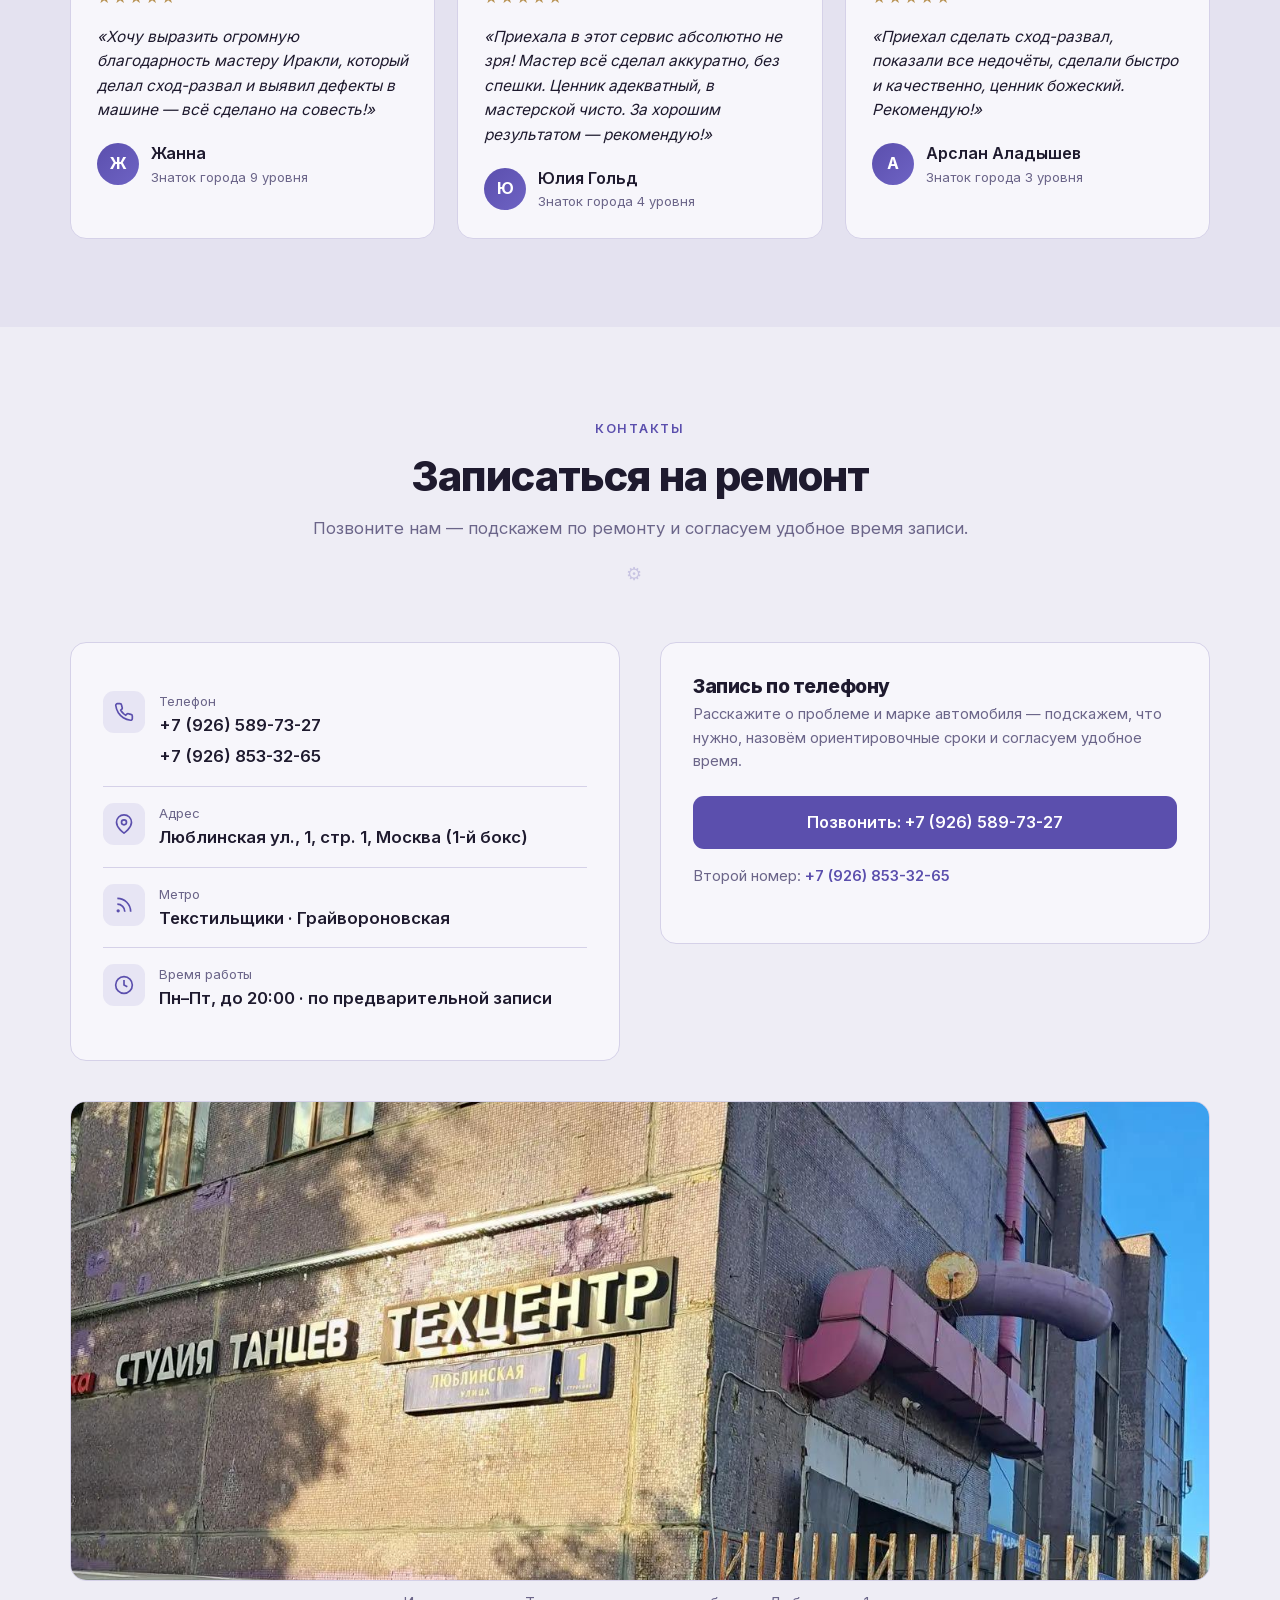
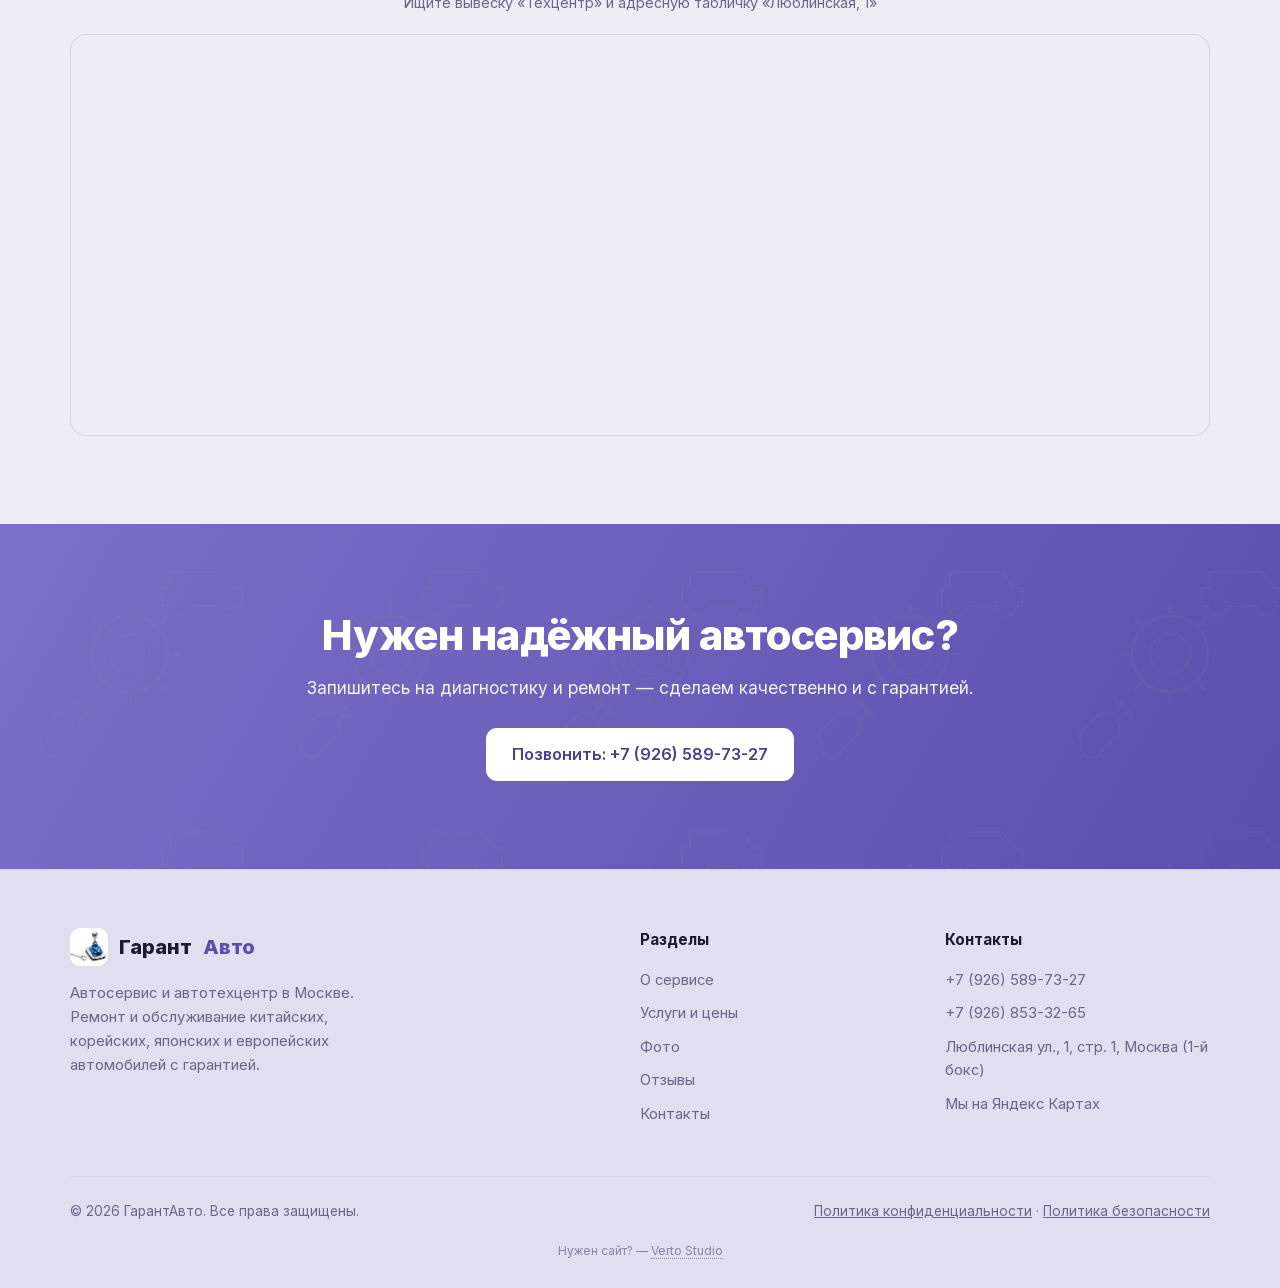
==== commit b039ee71: "Добавить контрактные АКПП, блок гарантии, автотематику фона и улучшенные фото Контент: - Новая услуг" ====
--- a/index.html
+++ b/index.html
@@ -22,6 +22,7 @@
       <a href="#top" class="logo"><img class="logo-mark logo-img" src="assets/logo.jpg" alt="ГарантАвто" width="38" height="38" />Гарант<span>Авто</span></a>
       <nav class="nav-links" id="navLinks">
         <a href="#about">О сервисе</a>
+        <a href="#guarantee">Гарантия</a>
         <a href="#services">Услуги и цены</a>
         <a href="#gallery">Фото</a>
         <a href="#reviews">Отзывы</a>
@@ -39,7 +40,7 @@
 
   <!-- Hero -->
   <section class="hero" id="top">
-    <div class="hero-bg"><img id="heroImg" src="assets/box.jpg" alt="Автосервис ГарантАвто" /></div>
+    <div class="hero-bg"><img id="heroImg" src="assets/box-enhanced.jpg" alt="Автосервис ГарантАвто" /></div>
     <div class="hero-inner">
       <div class="container hero-grid">
         <div class="hero-text">
@@ -95,6 +96,25 @@
     </div>
   </section>
 
+  <!-- Guarantee -->
+  <section class="section guarantee-section" id="guarantee">
+    <div class="container">
+      <div class="guarantee-block">
+        <div class="guarantee-icon">
+          <svg width="48" height="48" viewBox="0 0 24 24" fill="none" stroke="currentColor" stroke-width="1.5">
+            <path d="M12 22s8-4 8-10V5l-8-3-8 3v7c0 6 8 10 8 10z"/>
+            <path d="M9 12l2 2 4-4" stroke-linecap="round" stroke-linejoin="round"/>
+          </svg>
+        </div>
+        <div class="guarantee-content">
+          <h2>Гарантия на ремонт</h2>
+          <p>Выполняем ремонт с гарантией на работы и установленные запчасти. Используем проверенные материалы и комплектующие.</p>
+          <p class="guarantee-note">Условия гарантии уточняйте у специалиста</p>
+        </div>
+      </div>
+    </div>
+  </section>
+
   <!-- Services / Prices -->
   <section class="section services" id="services">
     <div class="container">
--- a/css/style.css
+++ b/css/style.css
@@ -242,6 +242,57 @@
 .footer-credit a { color: inherit; text-decoration: none; border-bottom: 1px dotted currentColor; }
 .footer-credit a:hover { opacity: 1; }
 
+/* Guarantee block */
+.guarantee-section { padding: 56px 0; background: var(--bg); }
+.guarantee-block {
+  display: flex; align-items: center; gap: 28px;
+  background: linear-gradient(135deg, rgba(91,79,173,0.07) 0%, rgba(110,99,196,0.04) 100%);
+  border: 1px solid var(--line); border-left: 4px solid var(--accent);
+  border-radius: var(--radius); padding: 36px 40px;
+  max-width: 760px; margin: 0 auto;
+}
+.guarantee-icon {
+  width: 72px; height: 72px; min-width: 72px;
+  border-radius: 50%; background: var(--accent-soft);
+  color: var(--accent); display: grid; place-items: center;
+}
+.guarantee-content h2 { font-size: 1.5rem; margin-bottom: 8px; }
+.guarantee-content p { color: var(--text-dim); font-size: 1rem; margin-bottom: 6px; }
+.guarantee-note {
+  display: inline-block; margin-top: 8px; padding: 6px 14px;
+  background: var(--accent-soft); border-radius: 8px;
+  color: var(--accent); font-weight: 600; font-size: 0.88rem;
+}
+
+/* Automotive-themed SVG decorations */
+.hero::before,
+.services::before,
+.cta-band::before {
+  content: "";
+  position: absolute; inset: 0; z-index: 0;
+  pointer-events: none;
+  opacity: 0.035;
+  background-repeat: repeat;
+  background-size: 260px 260px;
+  background-image: url("data:image/svg+xml,%3Csvg xmlns='http://www.w3.org/2000/svg' width='260' height='260' fill='none'%3E%3C!-- gear --%3E%3Ccircle cx='130' cy='130' r='38' stroke='%235b4fad' stroke-width='3'/%3E%3Ccircle cx='130' cy='130' r='20' stroke='%235b4fad' stroke-width='2'/%3E%3Cpath d='M130 88v-8M130 180v-8M172 130h8M80 130h8M159.7 100.3l5.7-5.7M94.6 165.4l5.7-5.7M159.7 159.7l5.7 5.7M94.6 94.6l5.7 5.7' stroke='%235b4fad' stroke-width='3' stroke-linecap='round'/%3E%3C!-- wrench --%3E%3Cpath d='M42 218a8 8 0 0 1 0-11.3l14-14a12 12 0 0 1 15.6-1.2l8-8-4.2-4.2 2.8-2.8 14.2 14.2-2.8 2.8-4.2-4.2-8 8a12 12 0 0 1-1.2 15.6l-14 14A8 8 0 0 1 42 218z' stroke='%235b4fad' stroke-width='2'/%3E%3C!-- car silhouette --%3E%3Cpath d='M170 48h52l12 16h8v18h-6a10 10 0 1 1-20 0h-28a10 10 0 1 1-20 0h-6V64h8z' stroke='%235b4fad' stroke-width='2' stroke-linejoin='round'/%3E%3C/svg%3E");
+}
+.services { position: relative; overflow: hidden; }
+.services .container { position: relative; z-index: 1; }
+.cta-band { position: relative; overflow: hidden; }
+.cta-band .container { position: relative; z-index: 1; }
+.cta-band::before { opacity: 0.06; filter: invert(1); }
+
+/* Section divider decorative dots */
+.section-head::after {
+  content: "⚙";
+  display: block;
+  margin-top: 18px;
+  font-size: 1.1rem;
+  color: var(--accent);
+  opacity: 0.25;
+  letter-spacing: 12px;
+}
+
 /* Responsive */
 @media (max-width: 980px) {
   .hero-grid { grid-template-columns: 1fr; }
@@ -253,6 +304,11 @@
 }
 @media (max-width: 680px) {
   .section { padding: 60px 0; }
+  .guarantee-section { padding: 40px 0; }
+  .guarantee-block { flex-direction: column; text-align: center; padding: 28px 22px; gap: 18px; border-left: 1px solid var(--line); border-top: 4px solid var(--accent); }
+  .contacts-grid { grid-template-columns: minmax(0, 1fr); overflow: hidden; }
+  .contact-card, .form-card { min-width: 0; overflow: hidden; }
+  .btn-block { word-break: break-word; white-space: normal; }
   .nav-links { display: none; position: absolute; top: 70px; left: 0; right: 0; flex-direction: column; background: var(--bg-elev); border-bottom: 1px solid var(--line); padding: 20px; gap: 18px; }
   .nav-links.open { display: flex; }
   .nav-actions .phone { display: none; }
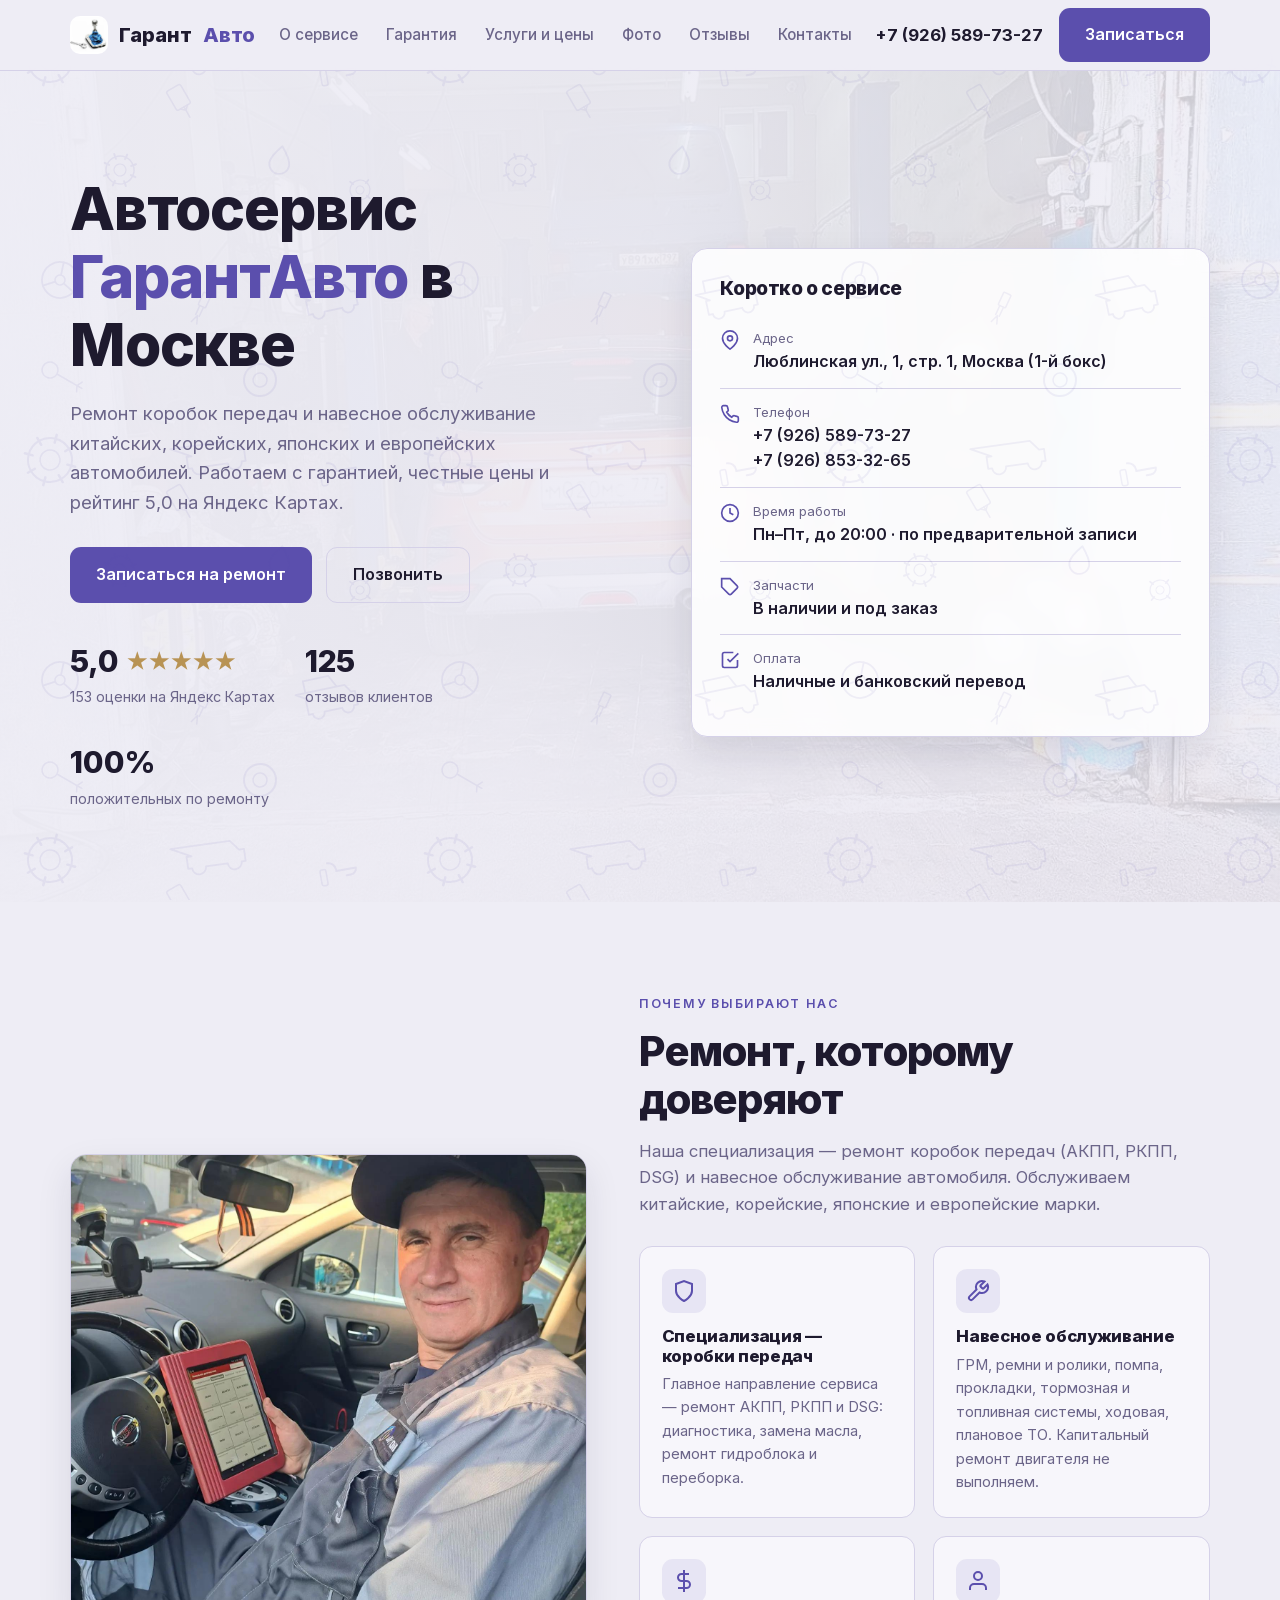
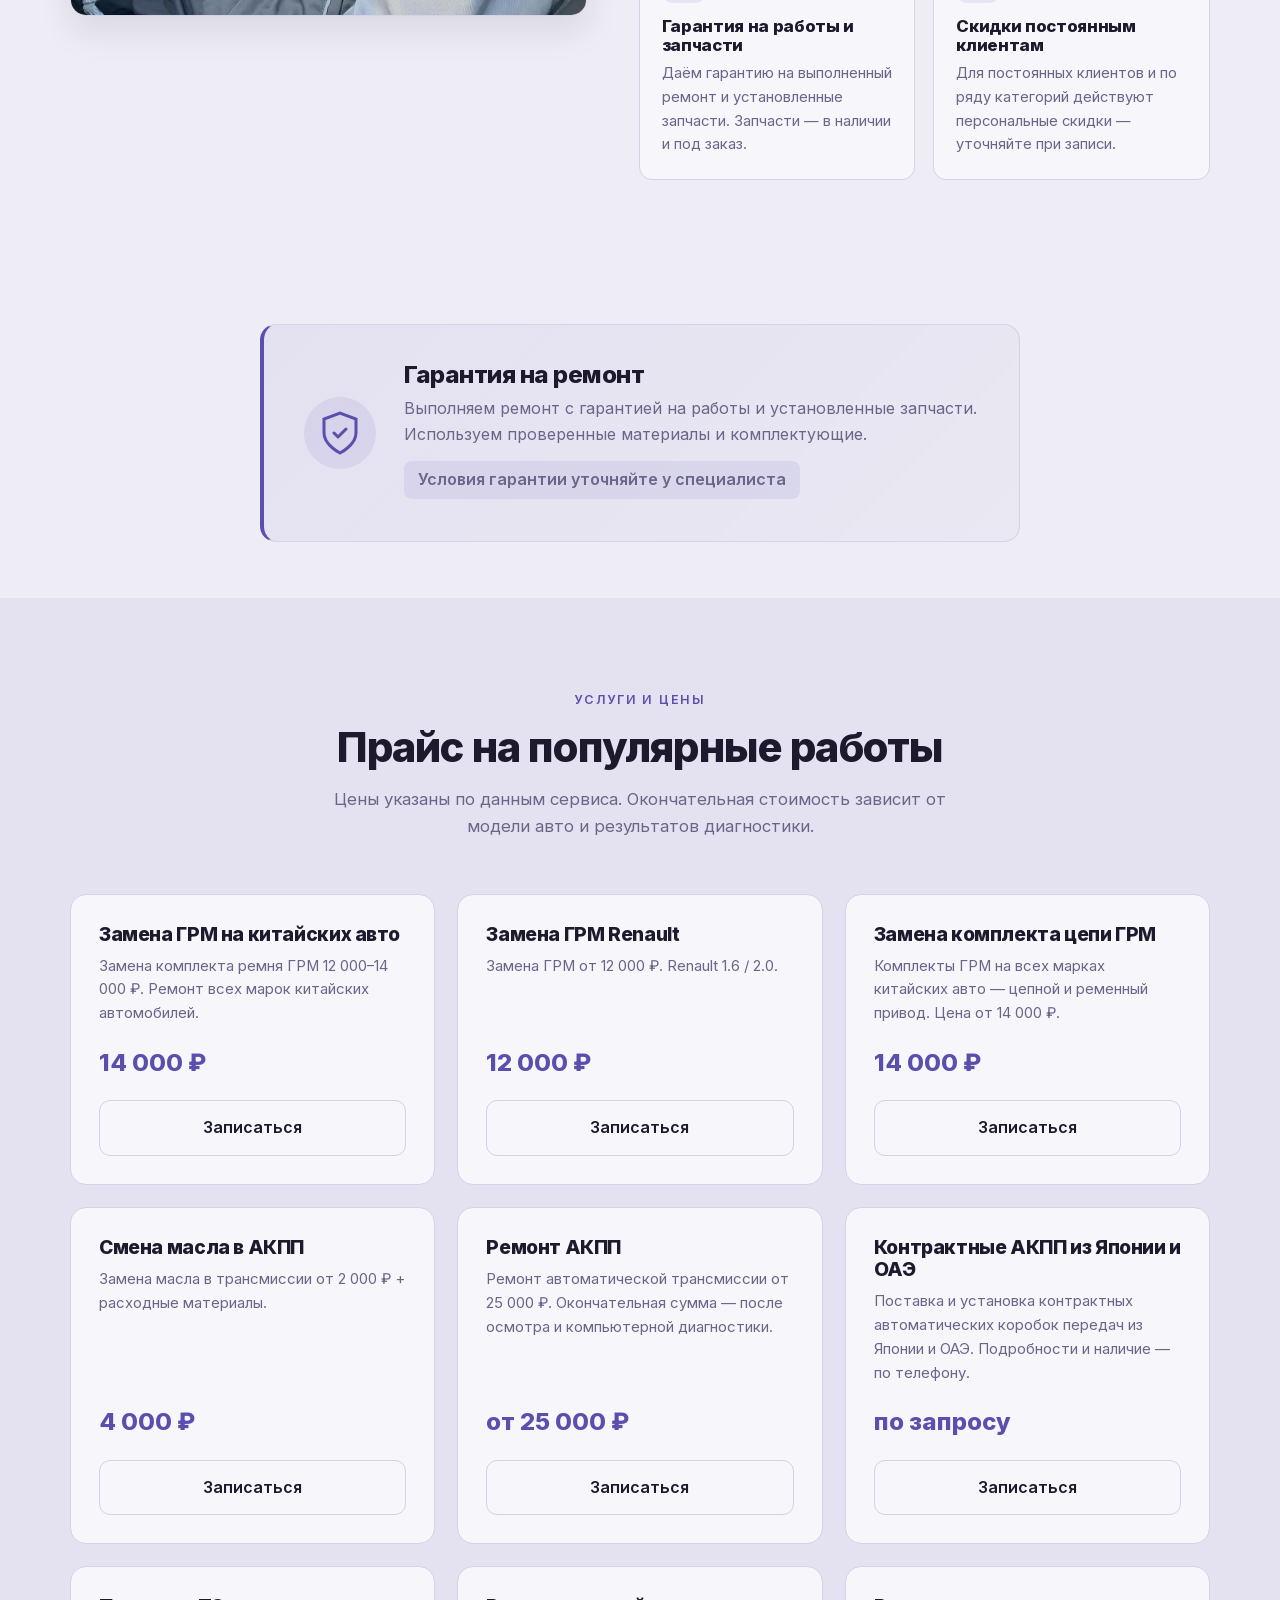
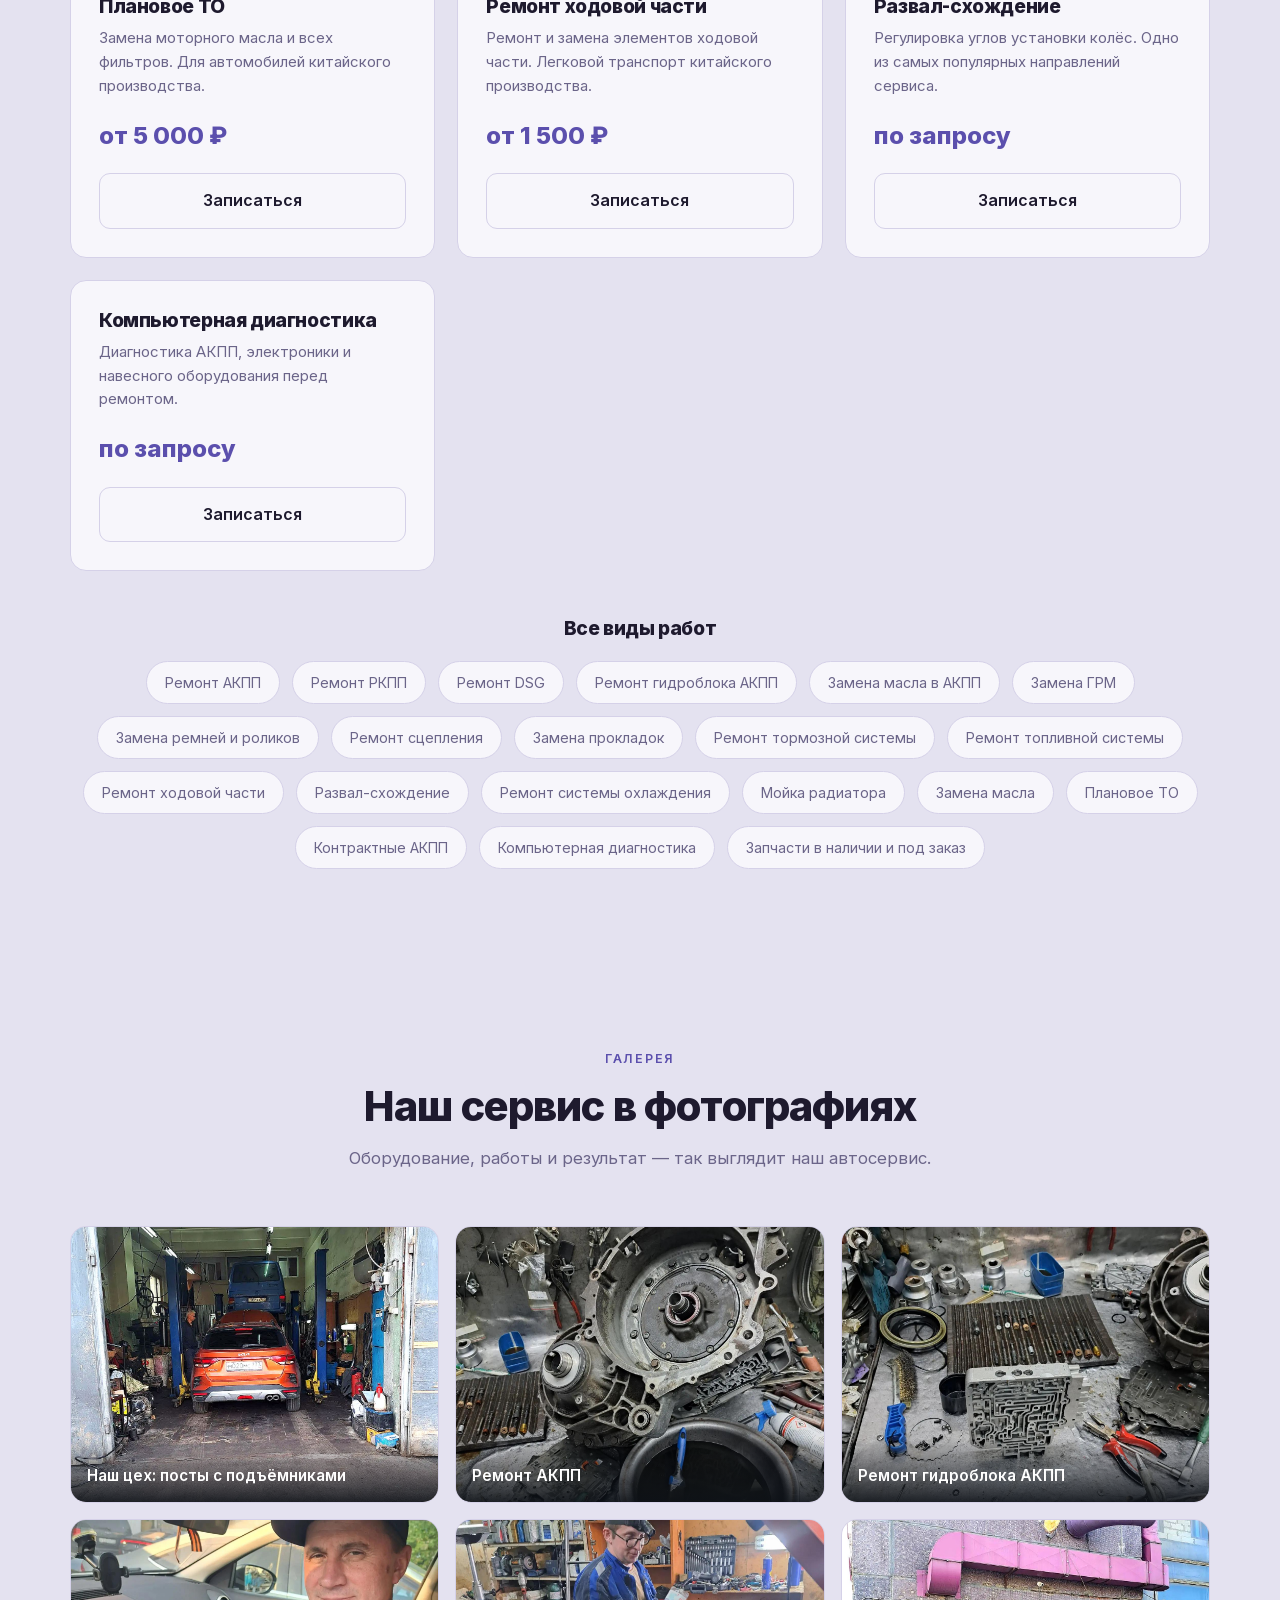
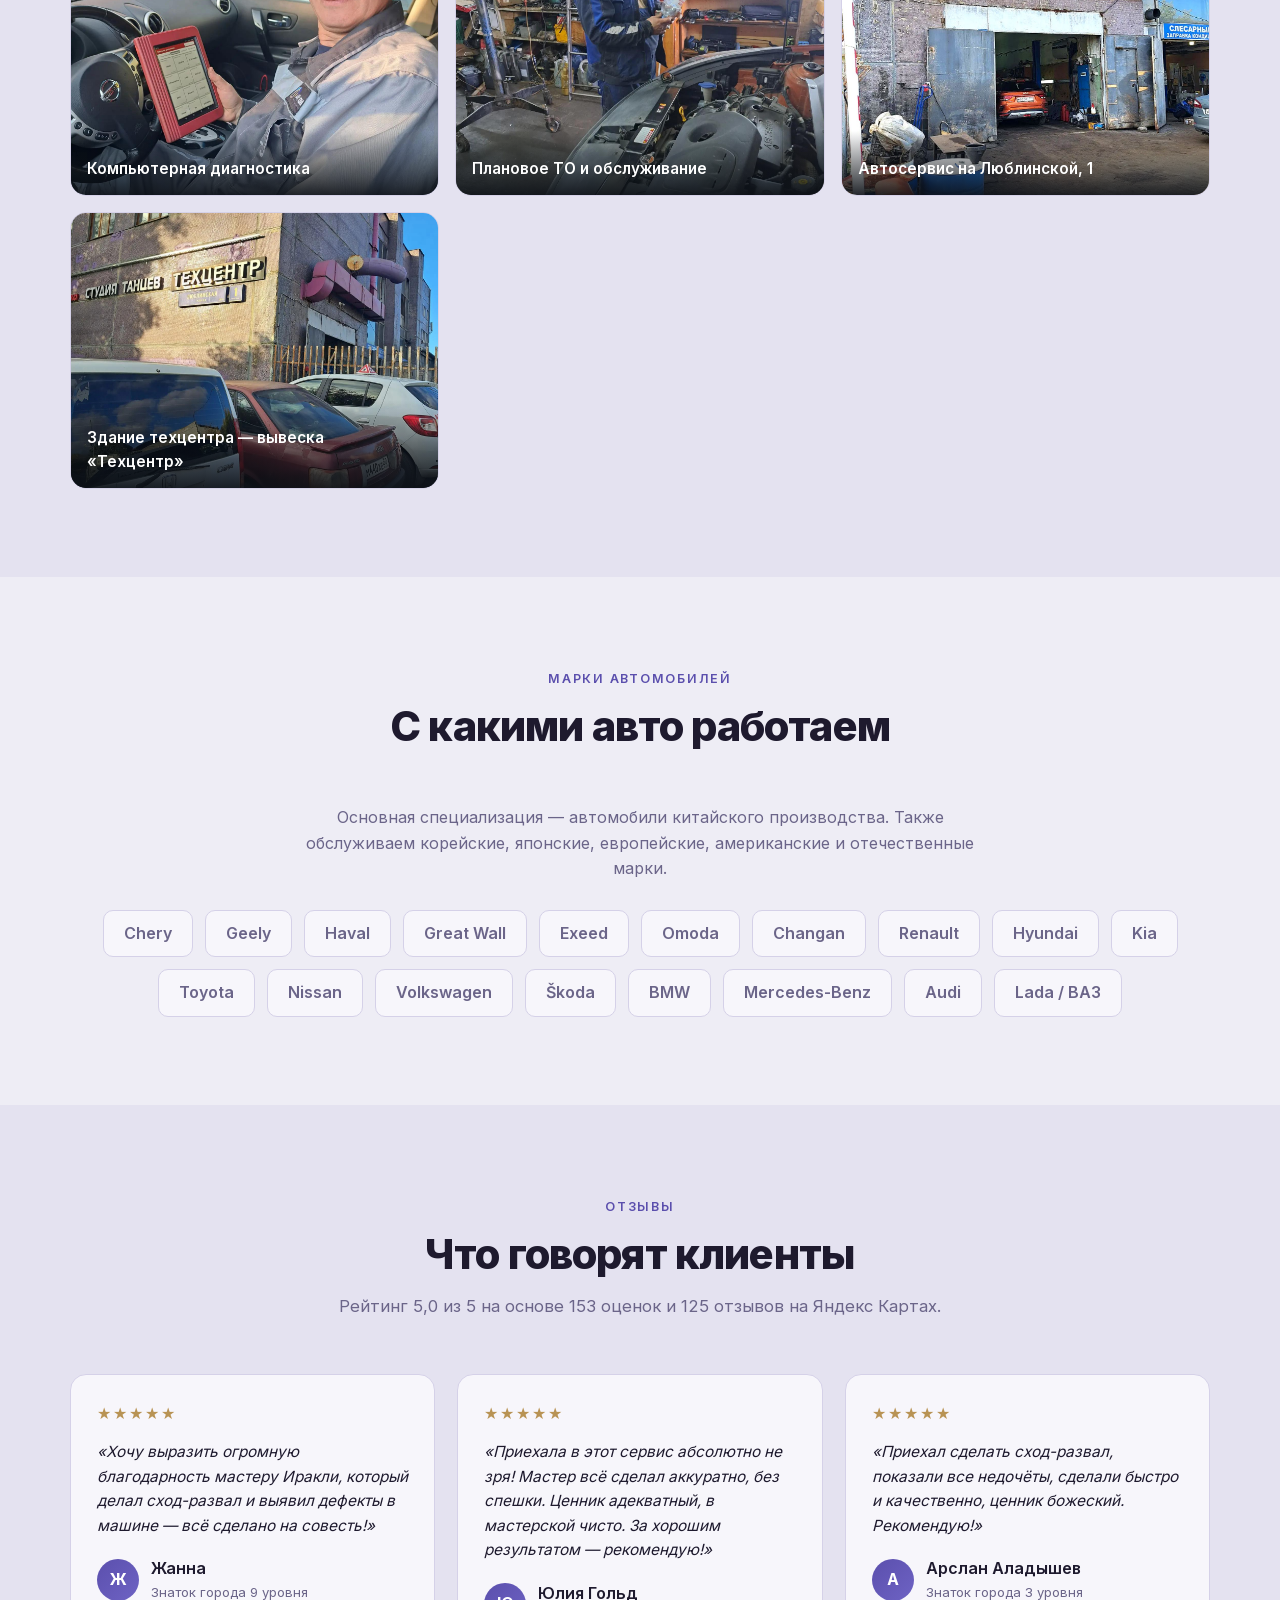
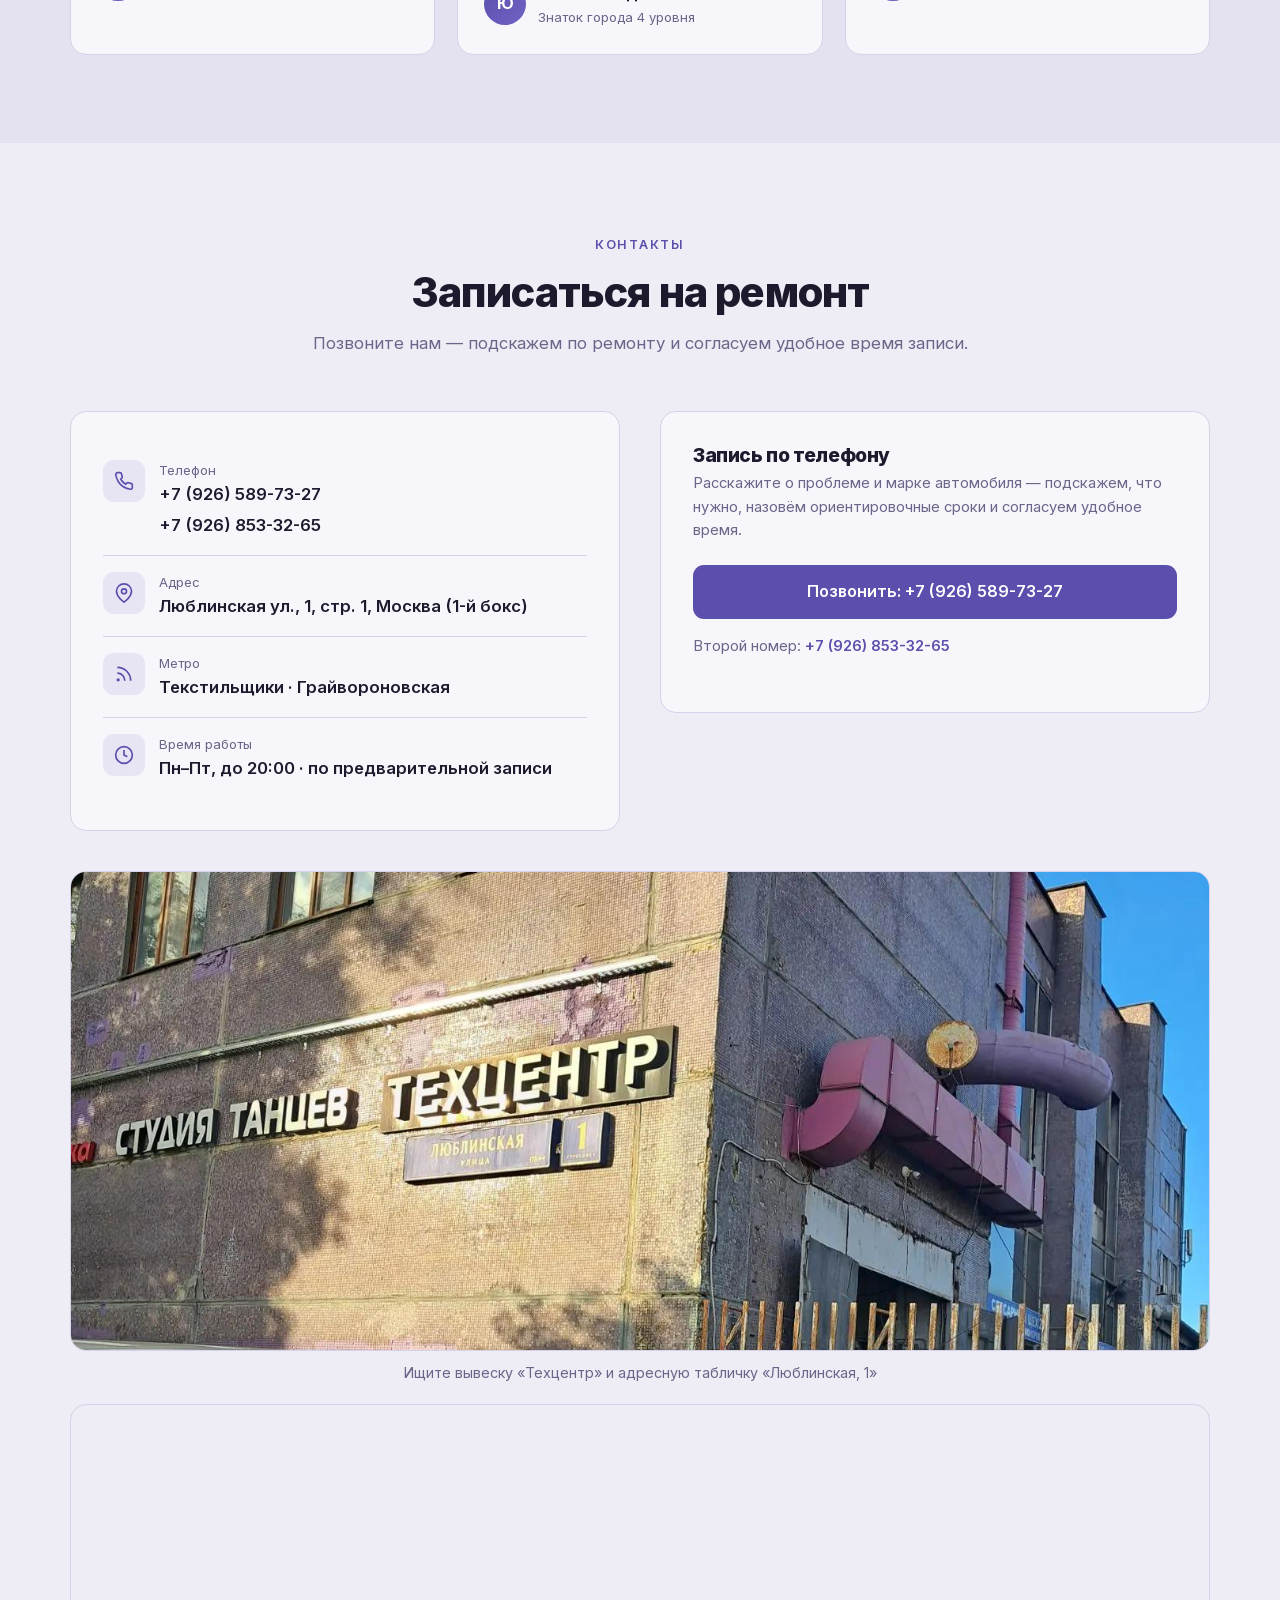
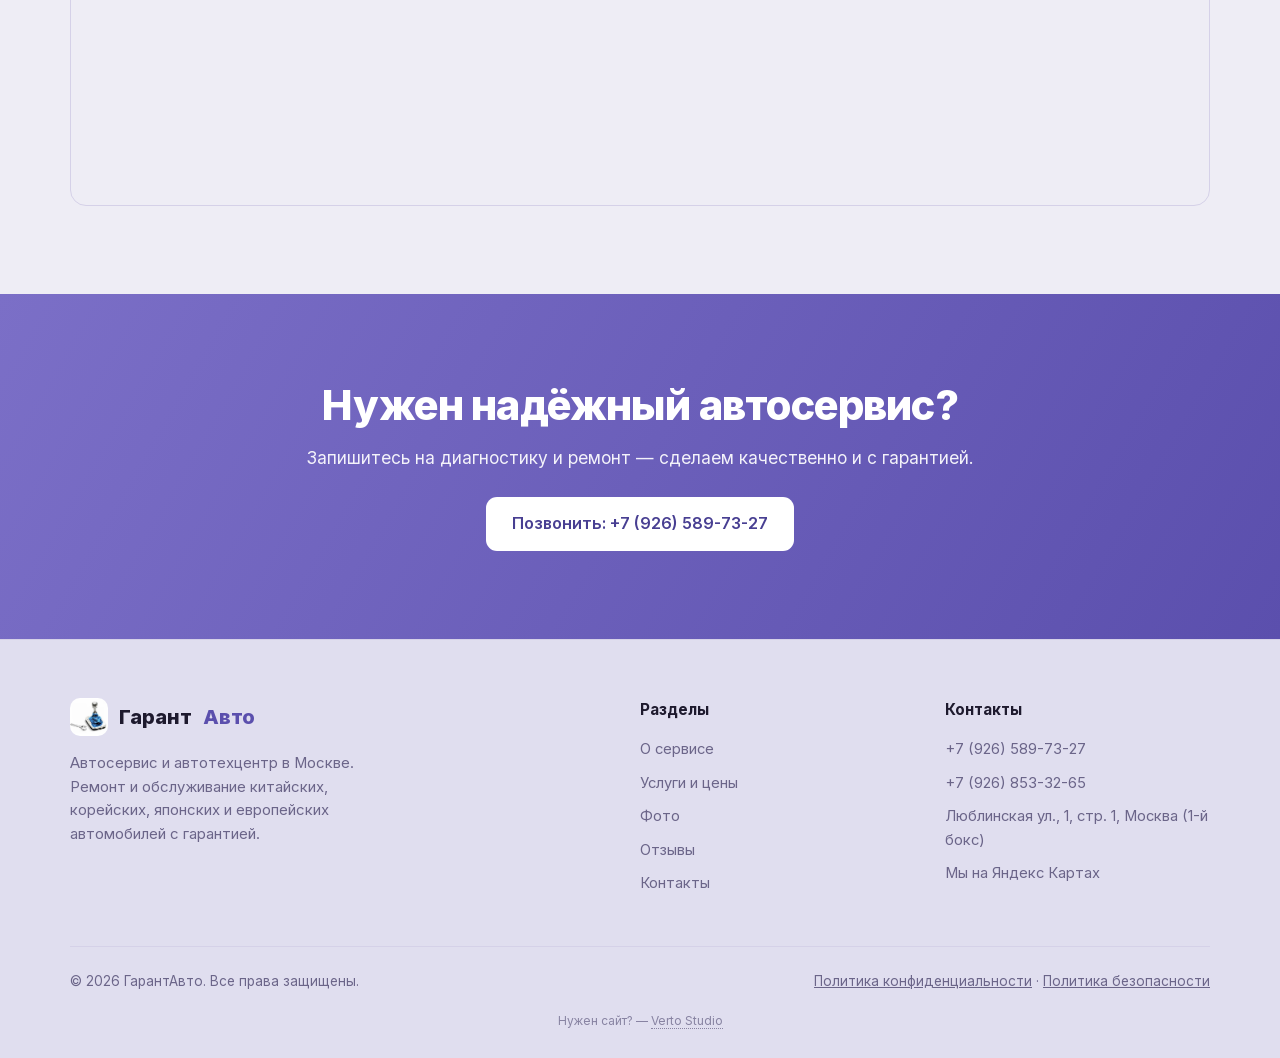
==== commit de740ce1: "Зафиксировать фоновый паттерн при скролле (как в Max мессенджере) Заменить body::after на реальный D" ====
--- a/index.html
+++ b/index.html
@@ -16,6 +16,7 @@
   <link rel="stylesheet" href="css/style.css" />
 </head>
 <body>
+  <div class="bg-pattern" aria-hidden="true"></div>
   <!-- Header -->
   <header class="header">
     <div class="container nav">
--- a/css/style.css
+++ b/css/style.css
@@ -49,7 +49,7 @@
 .btn-primary:hover { background: var(--accent-hov); transform: translateY(-2px); box-shadow: var(--shadow); }
 .btn-ghost { background: transparent; color: var(--text); border: 1px solid var(--line); }
 .btn-ghost:hover { border-color: var(--accent); color: var(--accent); }
-.btn-block { width: 100%; }
+.btn-block { width: 100%; max-width: 100%; box-sizing: border-box; }
 
 /* Header */
 .header {
@@ -264,34 +264,17 @@
   color: var(--accent); font-weight: 600; font-size: 0.88rem;
 }
 
-/* Automotive-themed SVG decorations */
-.hero::before,
-.services::before,
-.cta-band::before {
-  content: "";
-  position: absolute; inset: 0; z-index: 0;
+/* Automotive-themed background pattern (scattered icons, Max-style — fixed) */
+.bg-pattern {
+  position: fixed; inset: 0;
+  z-index: 90; /* above content, below header (100) */
   pointer-events: none;
-  opacity: 0.035;
+  opacity: 0.08;
   background-repeat: repeat;
-  background-size: 260px 260px;
-  background-image: url("data:image/svg+xml,%3Csvg xmlns='http://www.w3.org/2000/svg' width='260' height='260' fill='none'%3E%3C!-- gear --%3E%3Ccircle cx='130' cy='130' r='38' stroke='%235b4fad' stroke-width='3'/%3E%3Ccircle cx='130' cy='130' r='20' stroke='%235b4fad' stroke-width='2'/%3E%3Cpath d='M130 88v-8M130 180v-8M172 130h8M80 130h8M159.7 100.3l5.7-5.7M94.6 165.4l5.7-5.7M159.7 159.7l5.7 5.7M94.6 94.6l5.7 5.7' stroke='%235b4fad' stroke-width='3' stroke-linecap='round'/%3E%3C!-- wrench --%3E%3Cpath d='M42 218a8 8 0 0 1 0-11.3l14-14a12 12 0 0 1 15.6-1.2l8-8-4.2-4.2 2.8-2.8 14.2 14.2-2.8 2.8-4.2-4.2-8 8a12 12 0 0 1-1.2 15.6l-14 14A8 8 0 0 1 42 218z' stroke='%235b4fad' stroke-width='2'/%3E%3C!-- car silhouette --%3E%3Cpath d='M170 48h52l12 16h8v18h-6a10 10 0 1 1-20 0h-28a10 10 0 1 1-20 0h-6V64h8z' stroke='%235b4fad' stroke-width='2' stroke-linejoin='round'/%3E%3C/svg%3E");
-}
-.services { position: relative; overflow: hidden; }
-.services .container { position: relative; z-index: 1; }
-.cta-band { position: relative; overflow: hidden; }
-.cta-band .container { position: relative; z-index: 1; }
-.cta-band::before { opacity: 0.06; filter: invert(1); }
-
-/* Section divider decorative dots */
-.section-head::after {
-  content: "⚙";
-  display: block;
-  margin-top: 18px;
-  font-size: 1.1rem;
-  color: var(--accent);
-  opacity: 0.25;
-  letter-spacing: 12px;
-}
+  background-size: 400px 400px;
+  background-image: url("data:image/svg+xml,%3Csvg xmlns='http://www.w3.org/2000/svg' width='400' height='400' fill='none' stroke='%235b4fad' stroke-linecap='round' stroke-linejoin='round'%3E%3Cg transform='translate(50,60) rotate(15)'%3E%3Ccircle cx='0' cy='0' r='22' stroke-width='2'/%3E%3Ccircle cx='0' cy='0' r='10' stroke-width='1.5'/%3E%3Cpath d='M0-26v8M0 18v8M-26 0h8M18 0h8M-18-18l5.6 5.6M12.4 12.4l5.6 5.6M18-18l-5.6 5.6M-12.4 12.4l-5.6 5.6' stroke-width='2.5'/%3E%3C/g%3E%3Cg transform='translate(200,45) rotate(-8)'%3E%3Cpath d='M-30 0h60l8 10h5v12h-4a7 7 0 1 1-14 0h-22a7 7 0 1 1-14 0h-4V10h5z' stroke-width='1.8'/%3E%3C/g%3E%3Cg transform='translate(330,80) rotate(35)'%3E%3Cpath d='M-12-12a8 8 0 0 1 11 0l1 1 14-14M14-25a6 6 0 0 1 0 8.5l-3 3' stroke-width='2'/%3E%3Crect x='-14' y='-2' width='6' height='16' rx='2' transform='rotate(-45 -14 -2)' stroke-width='1.5'/%3E%3C/g%3E%3Cg transform='translate(120,170) rotate(-20)'%3E%3Ccircle cx='0' cy='0' r='14' stroke-width='1.5'/%3E%3Ccircle cx='0' cy='0' r='6' stroke-width='1.2'/%3E%3Cpath d='M0-17v5M0 12v5M-17 0h5M12 0h5M-12-12l3.5 3.5M8.5 8.5l3.5 3.5M12-12l-3.5 3.5M-8.5 8.5l-3.5 3.5' stroke-width='2'/%3E%3C/g%3E%3Cg transform='translate(280,160) rotate(10)'%3E%3Cpath d='M0-14c0 0-10 12-10 18a10 10 0 0 0 20 0c0-6-10-18-10-18z' stroke-width='1.8'/%3E%3C/g%3E%3Cg transform='translate(60,280) rotate(12)'%3E%3Ccircle cx='0' cy='0' r='18' stroke-width='1.8'/%3E%3Ccircle cx='0' cy='0' r='5' stroke-width='1.5'/%3E%3Cpath d='M0-5v-13M4.3 2.5l11.3 6.5M-4.3 2.5l-11.3 6.5' stroke-width='1.8'/%3E%3C/g%3E%3Cg transform='translate(320,290) rotate(-12)'%3E%3Cpath d='M-25 0h50l5 8h4v14h-4a6 6 0 1 1-12 0h-18a6 6 0 1 1-12 0h-4V8h4zM-15 0v-12h26l6 12' stroke-width='1.8'/%3E%3C/g%3E%3Cg transform='translate(200,310) rotate(25)'%3E%3Crect x='-4' y='-18' width='8' height='14' rx='1' stroke-width='1.5'/%3E%3Cpath d='M-2-4v10M2-4v10M0 6l-3 8M0 6l3 8' stroke-width='1.5'/%3E%3C/g%3E%3Cg transform='translate(180,100) rotate(-30)'%3E%3Crect x='-8' y='-14' width='16' height='22' rx='2' stroke-width='1.5'/%3E%3Cpath d='M0 8v12M-4 8l4 4 4-4' stroke-width='1.5'/%3E%3C/g%3E%3Cg transform='translate(360,190) rotate(40)'%3E%3Ccircle cx='0' cy='0' r='10' stroke-width='1.2'/%3E%3Ccircle cx='0' cy='0' r='4' stroke-width='1'/%3E%3Cpath d='M0-13v4M0 9v4M-13 0h4M9 0h4' stroke-width='1.8'/%3E%3C/g%3E%3Cg transform='translate(50,370) rotate(-15)'%3E%3Ccircle cx='0' cy='0' r='8' stroke-width='1.5'/%3E%3Cpath d='M6 6l20 20M22 22l6-2M22 22l-2 6' stroke-width='1.5'/%3E%3C/g%3E%3Cg transform='translate(260,380) rotate(5)'%3E%3Ccircle cx='0' cy='0' r='16' stroke-width='2'/%3E%3Ccircle cx='0' cy='0' r='7' stroke-width='1.5'/%3E%3C/g%3E%3C/svg%3E");
+}
+.services { overflow: hidden; }
 
 /* Responsive */
 @media (max-width: 980px) {
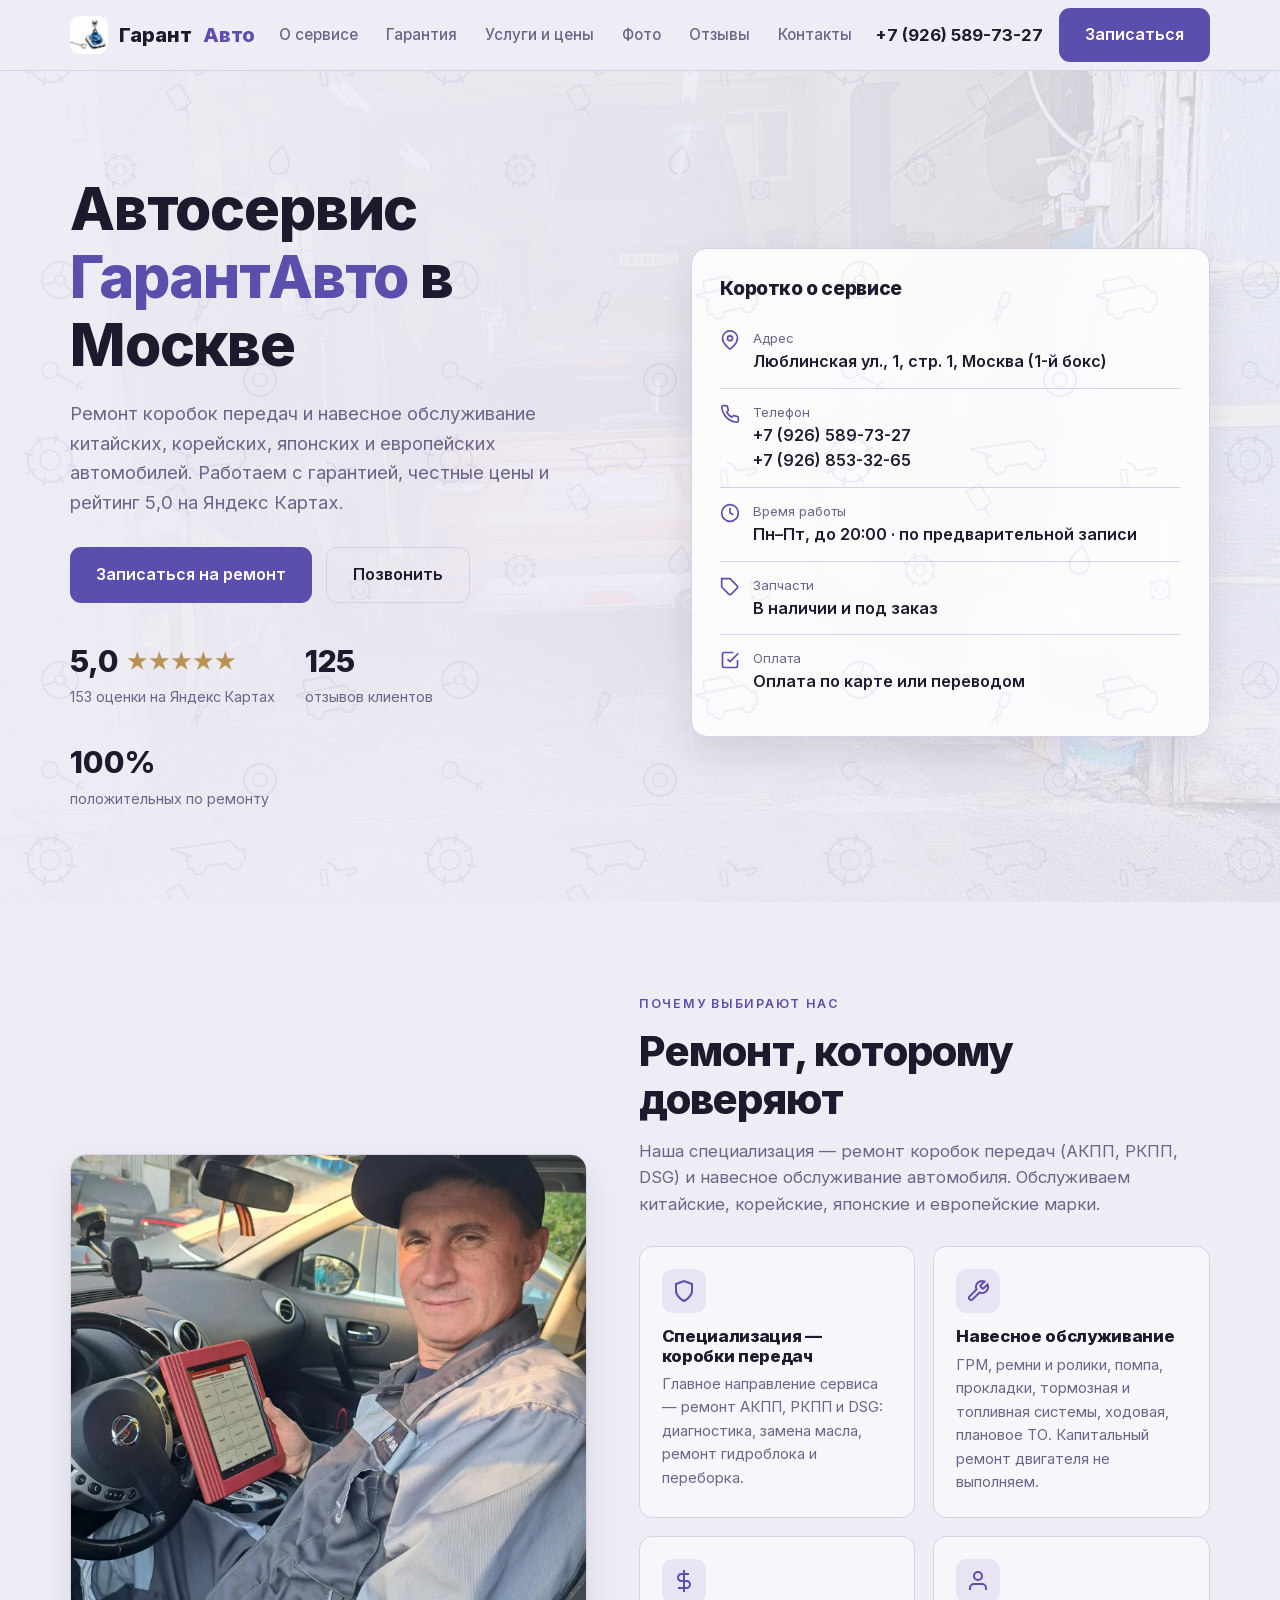
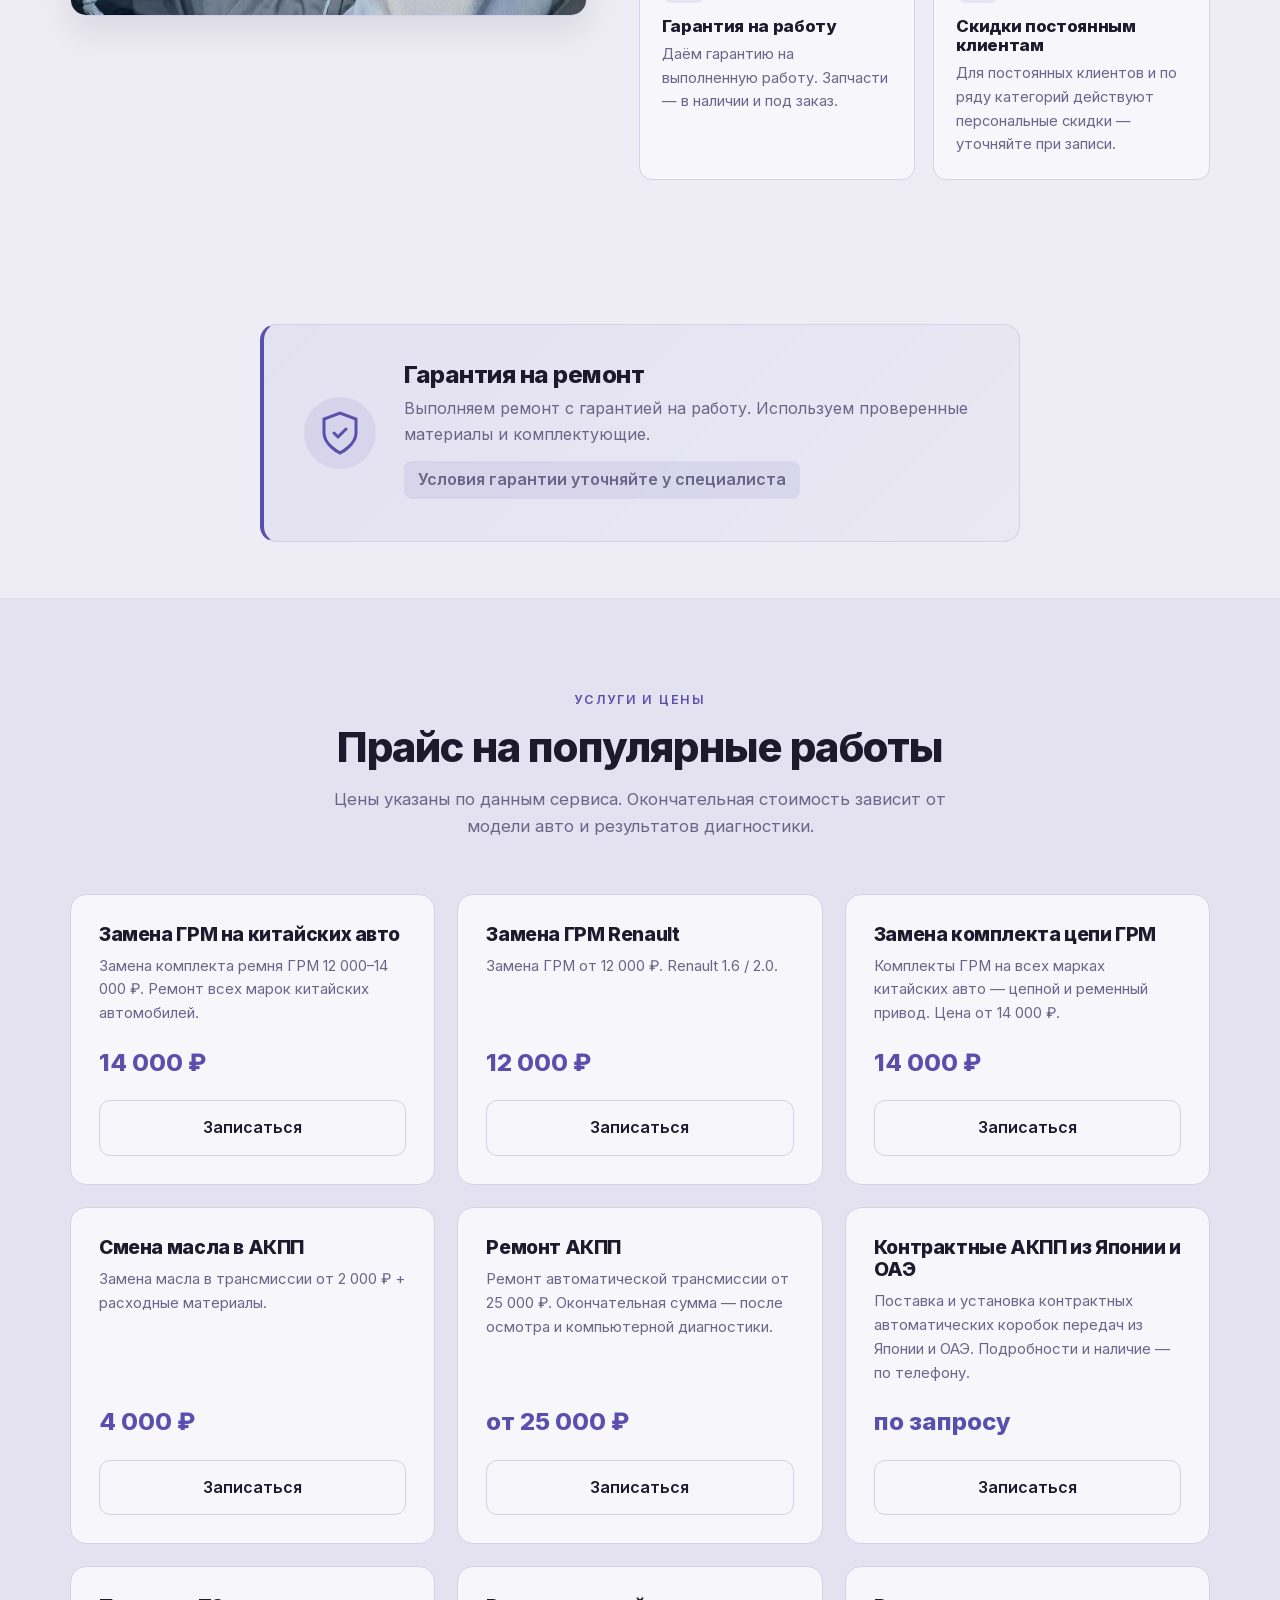
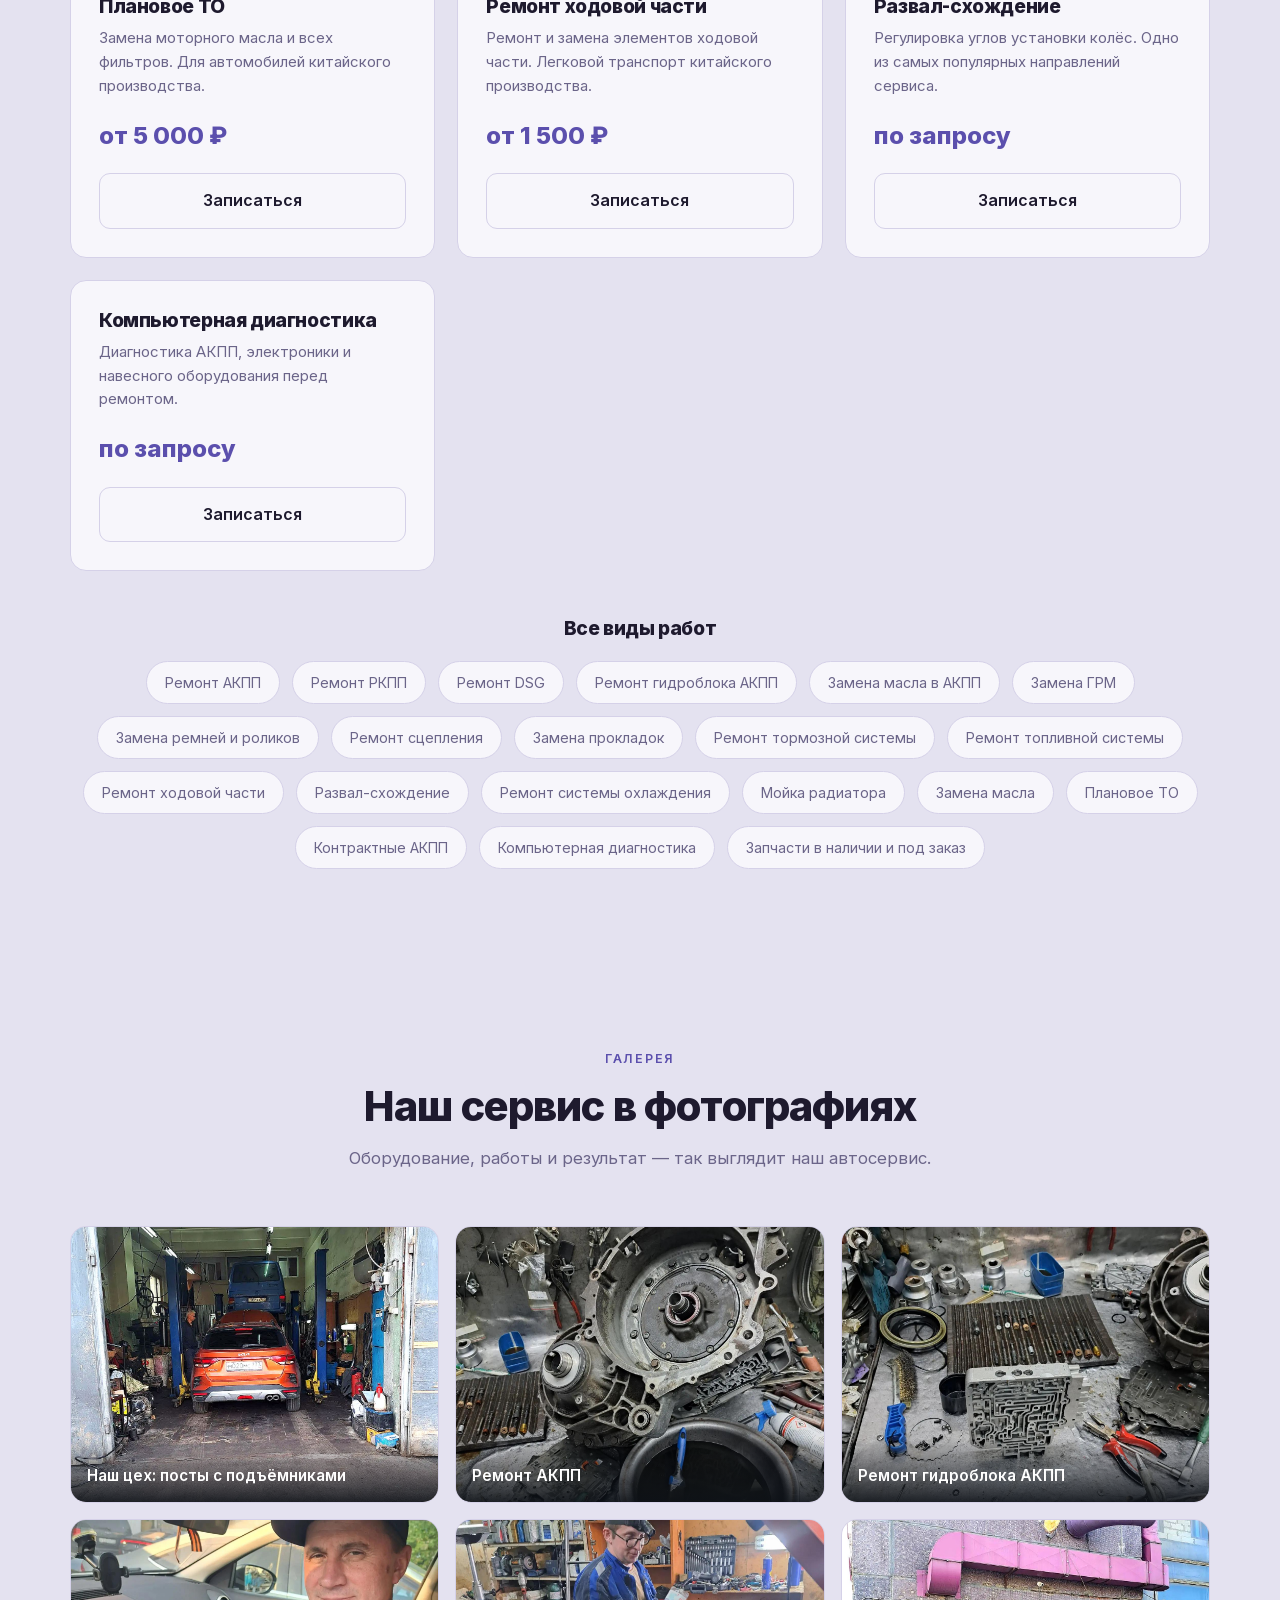
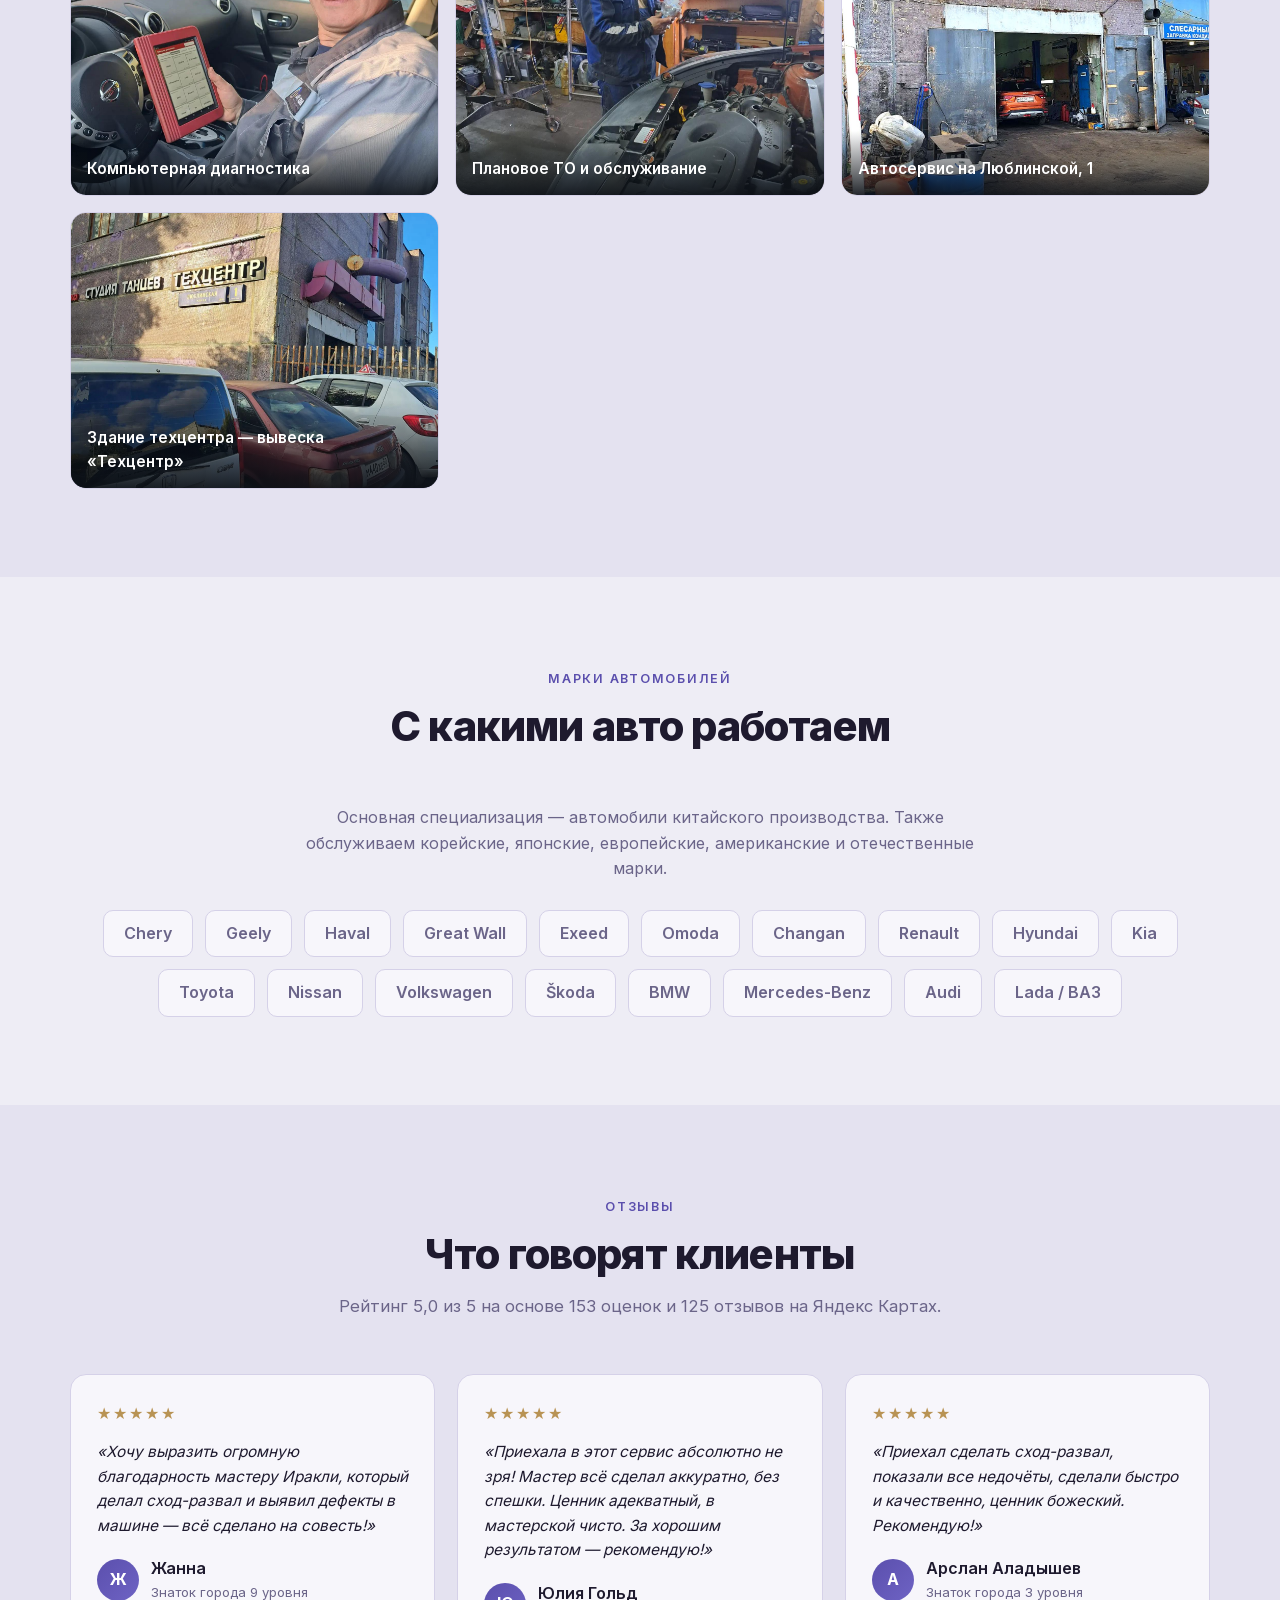
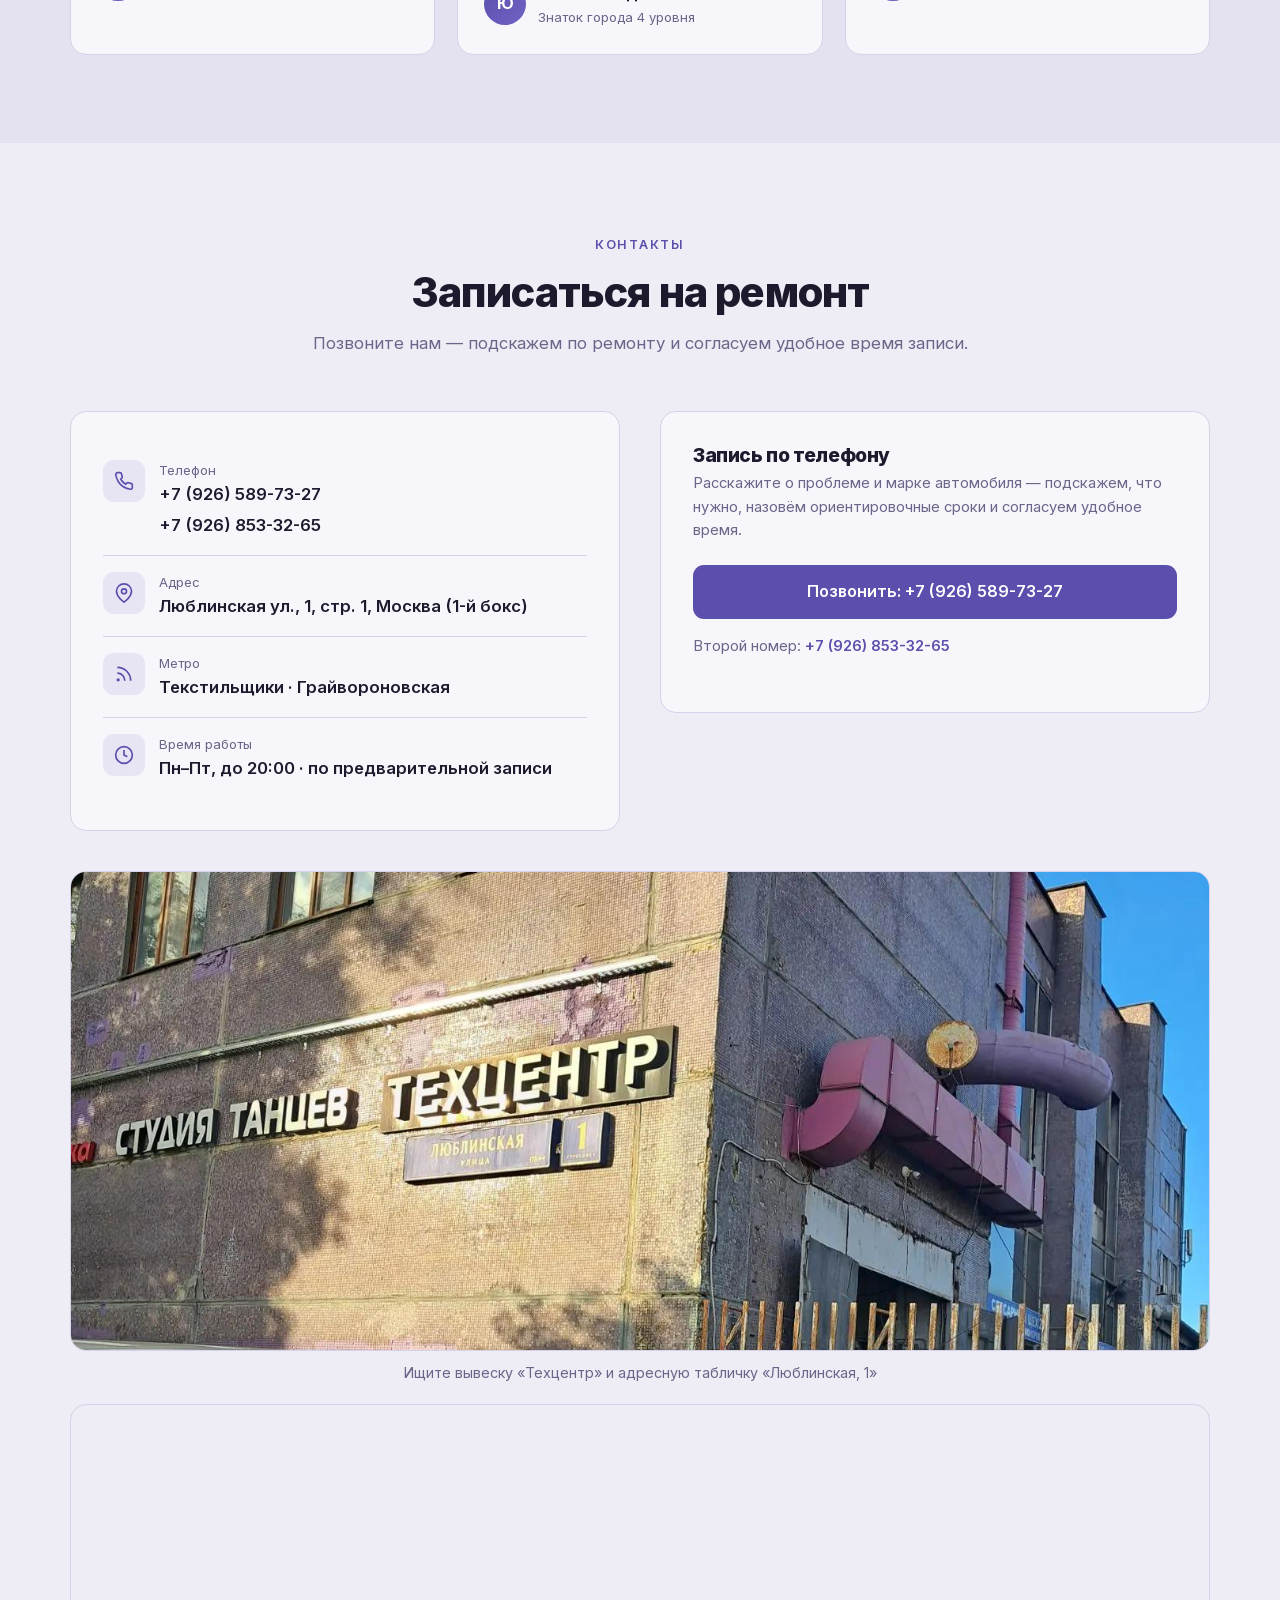
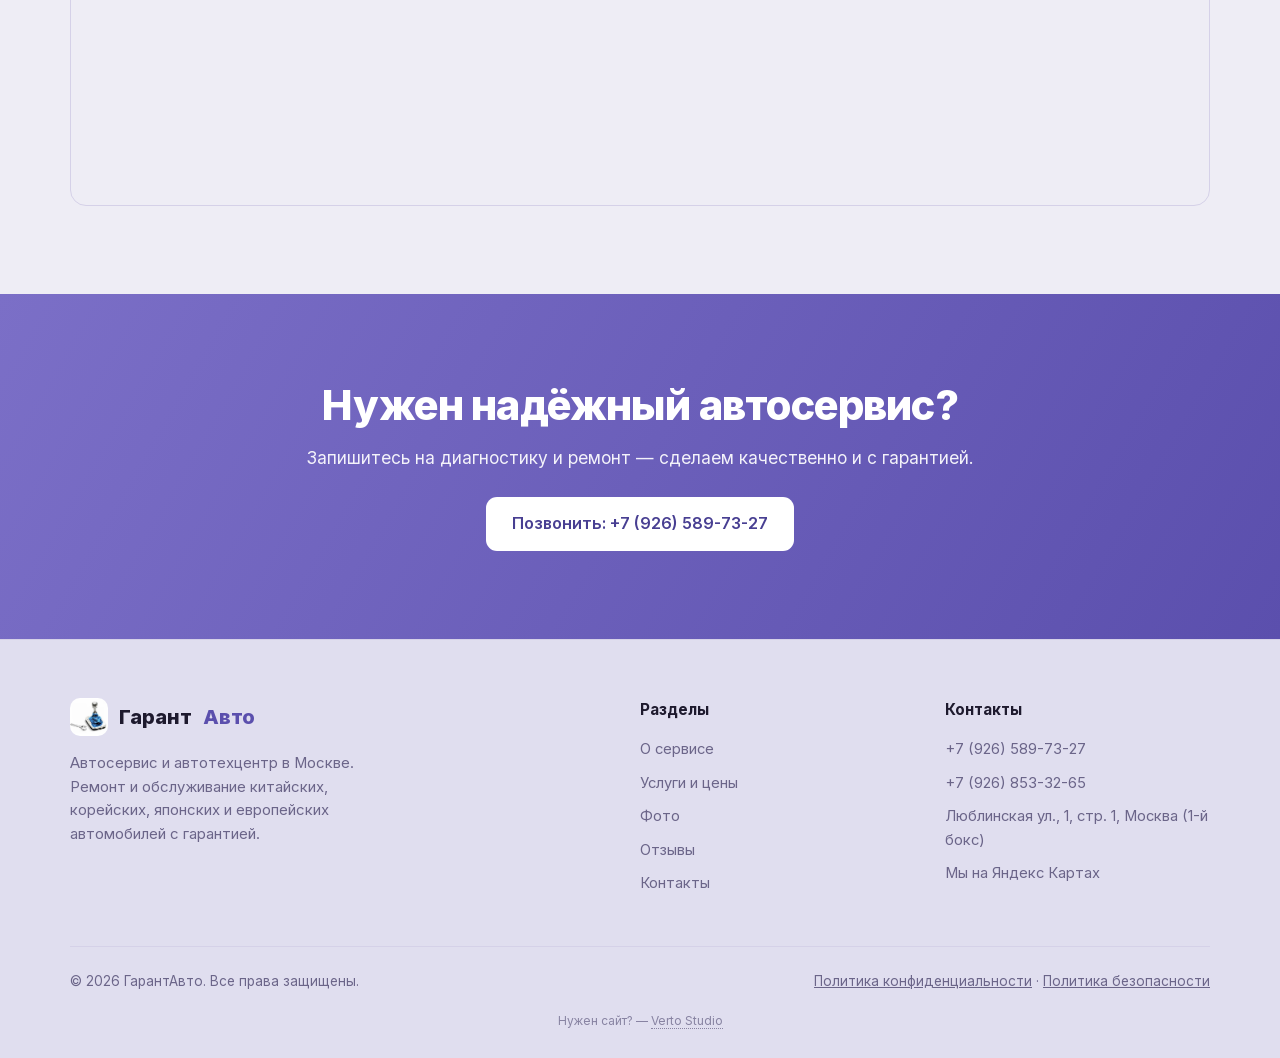
==== commit 17caf636: "Гарантия только на работу, не на запчасти Клиент уточнил: гарантия распространяется только на выполн" ====
--- a/index.html
+++ b/index.html
@@ -109,7 +109,7 @@
         </div>
         <div class="guarantee-content">
           <h2>Гарантия на ремонт</h2>
-          <p>Выполняем ремонт с гарантией на работы и установленные запчасти. Используем проверенные материалы и комплектующие.</p>
+          <p>Выполняем ремонт с гарантией на работу. Используем проверенные материалы и комплектующие.</p>
           <p class="guarantee-note">Условия гарантии уточняйте у специалиста</p>
         </div>
       </div>
